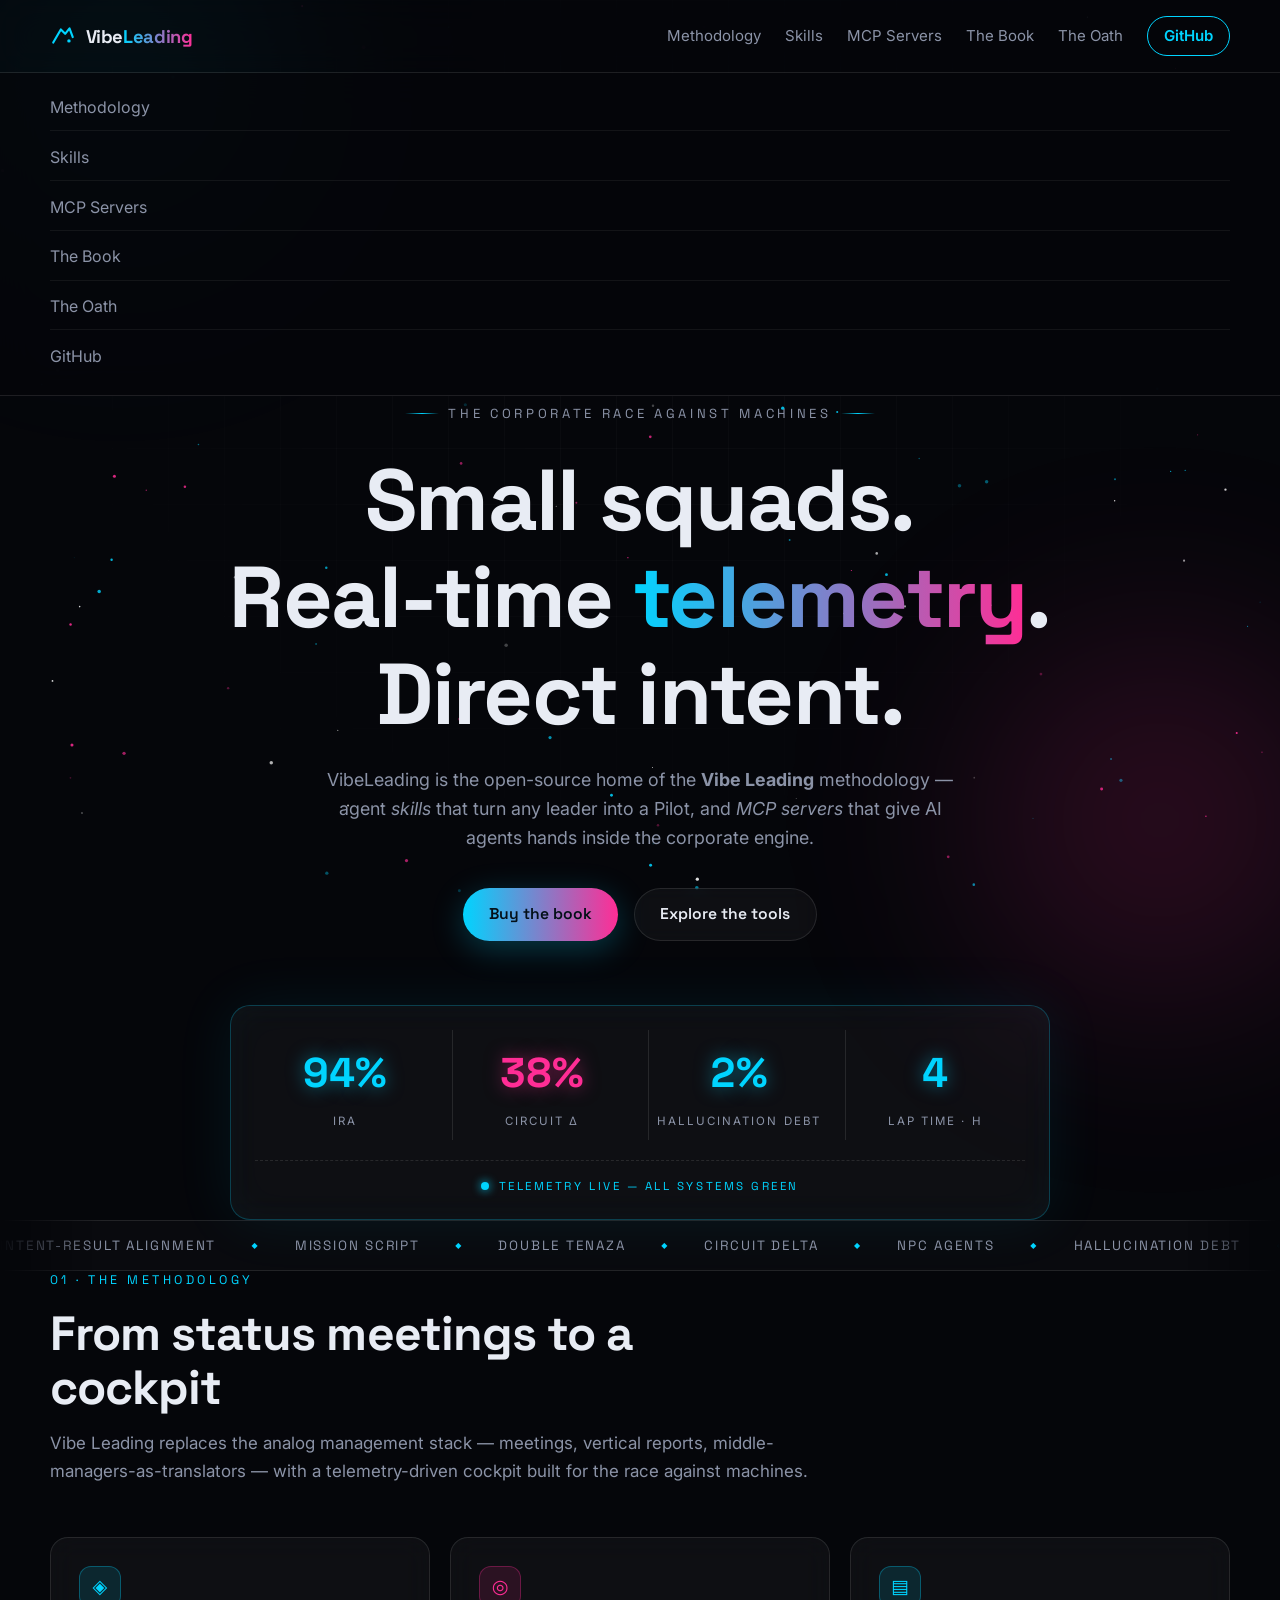
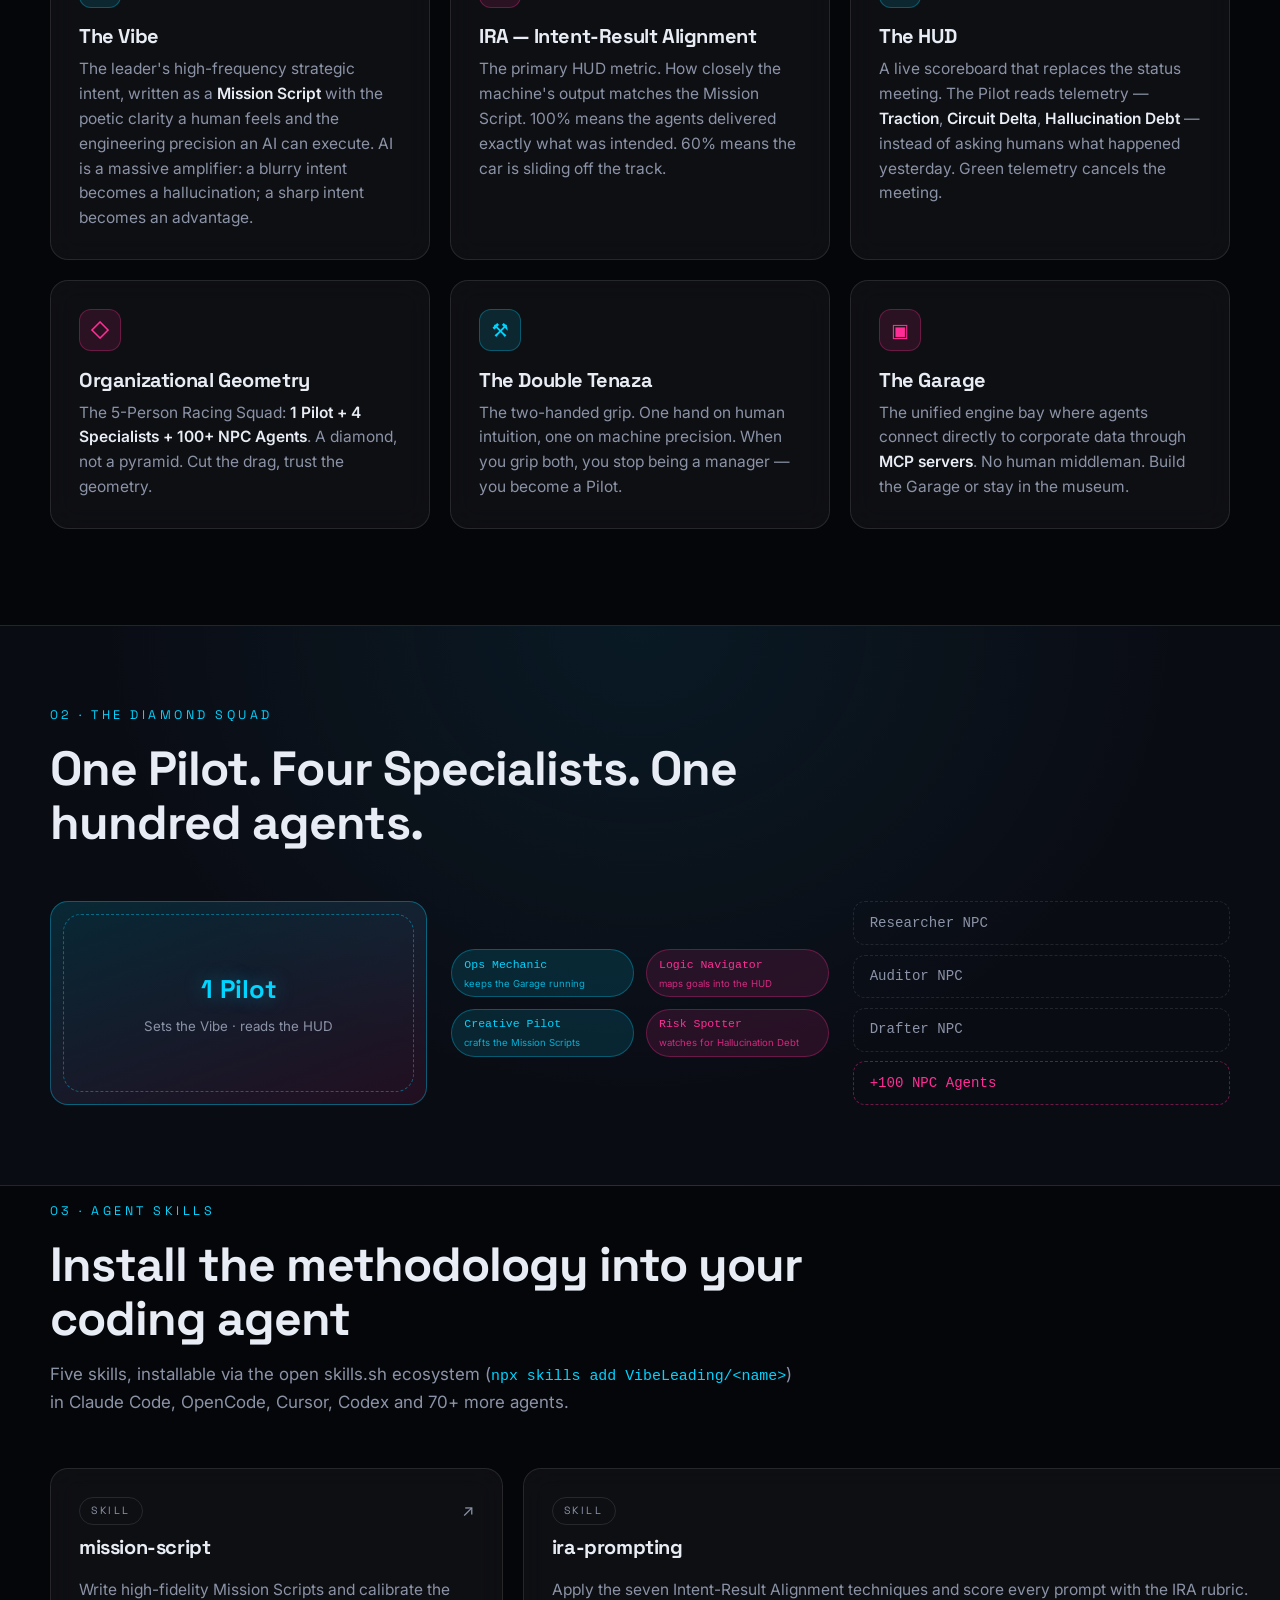
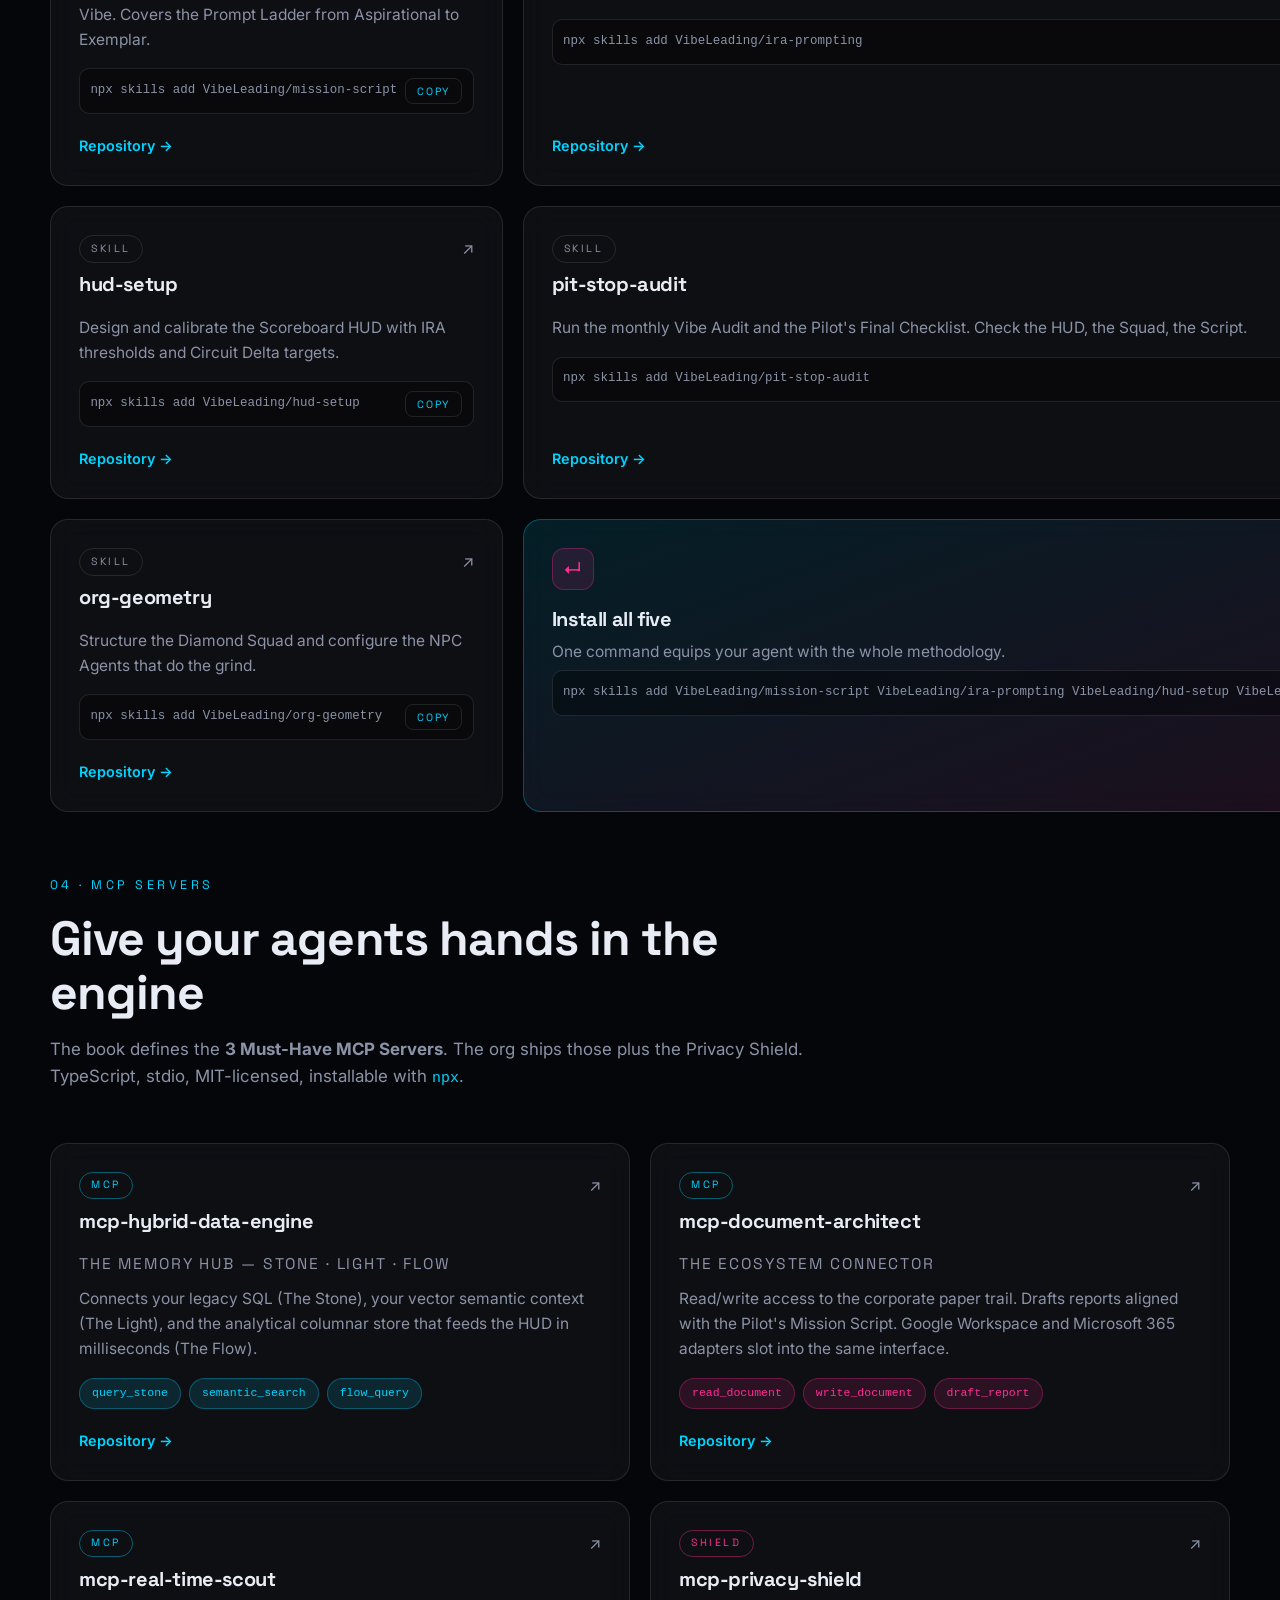
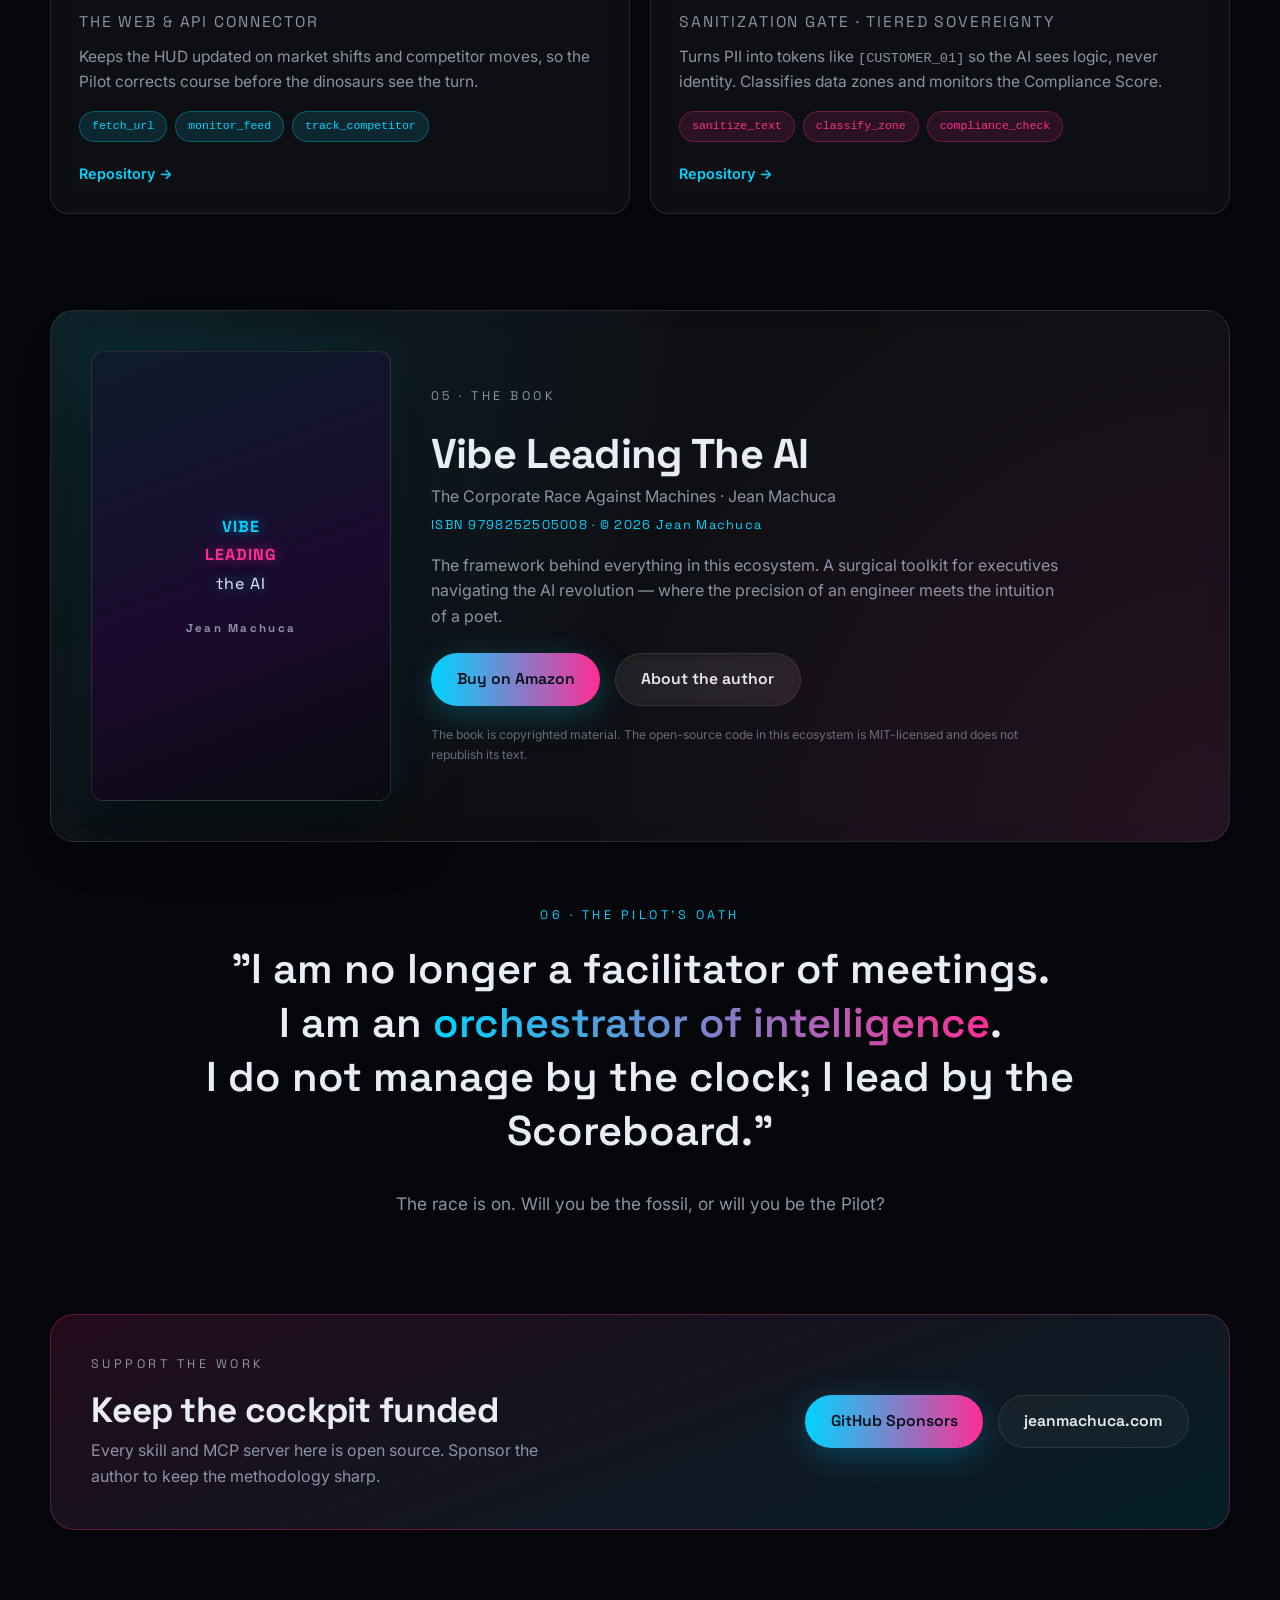
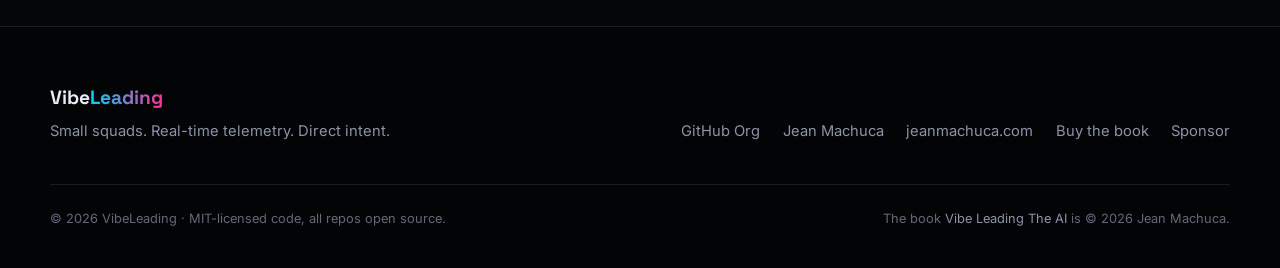
==== index.html @ ca301c3b "feat: initial vibeleading.org website with GitHub Pages deploy" ====
<!DOCTYPE html>
<html lang="en">
<head>
  <meta charset="utf-8">
  <meta name="viewport" content="width=device-width, initial-scale=1">
  <title>VibeLeading — The Corporate Race Against Machines</title>
  <meta name="description" content="VibeLeading is the open-source home of the Vibe Leading methodology: agent skills that teach a Pilot how to lead intelligence, and MCP servers that give AI agents hands in the corporate engine.">
  <meta name="keywords" content="vibe leading, VibeLeading, Intent-Result Alignment, Mission Script, AI leadership, MCP servers, agent skills, Double Tenaza, HUD telemetry">
  <meta name="author" content="Jean Machuca">
  <meta name="theme-color" content="#05060a">

  <meta property="og:type" content="website">
  <meta property="og:site_name" content="VibeLeading">
  <meta property="og:title" content="VibeLeading — The Corporate Race Against Machines">
  <meta property="og:description" content="Small squads. Real-time telemetry. Direct intent. Skills and MCP servers to lead intelligence in the AI era.">
  <meta property="og:url" content="https://vibeleading.org">
  <meta name="twitter:card" content="summary_large_image">
  <meta name="twitter:title" content="VibeLeading — The Corporate Race Against Machines">
  <meta name="twitter:description" content="Small squads. Real-time telemetry. Direct intent.">

  <link rel="icon" type="image/svg+xml" href="/favicon.svg">
  <link rel="preconnect" href="https://fonts.googleapis.com">
  <link rel="preconnect" href="https://fonts.gstatic.com" crossorigin>
  <link href="https://fonts.googleapis.com/css2?family=Space+Grotesk:wght@400;500;600;700&family=Inter:wght@400;500;600;700&display=swap" rel="stylesheet">
  <link rel="stylesheet" href="/assets/css/style.css">
</head>
<body>

  <canvas id="starfield" aria-hidden="true"></canvas>
  <div class="orb orb--cyan" aria-hidden="true"></div>
  <div class="orb orb--pink" aria-hidden="true"></div>
  <div class="grid-overlay" aria-hidden="true"></div>

  <header class="nav">
    <a class="nav__brand" href="#top" aria-label="VibeLeading home">
      <svg class="nav__logo" viewBox="0 0 24 24" fill="none" xmlns="http://www.w3.org/2000/svg" aria-hidden="true">
        <path d="M3 18 L10 6 L14 10 L18 5 L21 13" stroke="currentColor" stroke-width="2" stroke-linecap="round" stroke-linejoin="round"/>
        <circle cx="17.5" cy="16.5" r="1.6" fill="currentColor"/>
      </svg>
      <span>Vibe<span class="text-grad">Leading</span></span>
    </a>
    <nav class="nav__links" aria-label="Primary">
      <a href="#method">Methodology</a>
      <a href="#skills">Skills</a>
      <a href="#mcp">MCP Servers</a>
      <a href="#book">The Book</a>
      <a href="#oath">The Oath</a>
      <a class="nav__cta" href="https://github.com/VibeLeading" target="_blank" rel="noopener">GitHub</a>
    </nav>
    <button class="nav__toggle" aria-label="Toggle menu" aria-expanded="false" aria-controls="mobile-menu">
      <span></span><span></span><span></span>
    </button>
  </header>

  <div class="nav__mobile" id="mobile-menu" hidden>
    <a href="#method">Methodology</a>
    <a href="#skills">Skills</a>
    <a href="#mcp">MCP Servers</a>
    <a href="#book">The Book</a>
    <a href="#oath">The Oath</a>
    <a href="https://github.com/VibeLeading" target="_blank" rel="noopener">GitHub</a>
  </div>

  <main id="top">

    <!-- HERO -->
    <section class="hero">
      <p class="hero__eyebrow reveal">The Corporate Race Against Machines</p>
      <h1 class="hero__title reveal">
        Small squads.<br>
        Real-time <span class="text-grad">telemetry</span>.<br>
        Direct intent.
      </h1>
      <p class="hero__sub reveal">
        VibeLeading is the open-source home of the <strong>Vibe Leading</strong> methodology —
        agent <em>skills</em> that turn any leader into a Pilot, and <em>MCP servers</em> that give
        AI agents hands inside the corporate engine.
      </p>
      <div class="hero__actions reveal">
        <a class="btn btn--primary" href="#book">Buy the book</a>
        <a class="btn btn--ghost" href="#skills">Explore the tools</a>
      </div>

      <div class="hud">
        <div class="hud__readout" aria-label="Live telemetry">
          <div class="hud__cell">
            <span class="hud__value" id="hud-ira" data-count="94" data-suffix="%">0%</span>
            <span class="hud__label">IRA</span>
          </div>
          <div class="hud__cell">
            <span class="hud__value" id="hud-delta" data-count="38" data-suffix="%">0%</span>
            <span class="hud__label">Circuit Δ</span>
          </div>
          <div class="hud__cell">
            <span class="hud__value" id="hud-debt" data-count="2" data-suffix="%">0%</span>
            <span class="hud__label">Hallucination debt</span>
          </div>
          <div class="hud__cell">
            <span class="hud__value" id="hud-lap" data-count="4">0</span>
            <span class="hud__label">Lap time · h</span>
          </div>
        </div>
        <div class="hud__tick" aria-hidden="true">
          <span class="hud__dot"></span>
          <span>TELEMETRY LIVE — ALL SYSTEMS GREEN</span>
        </div>
      </div>
    </section>

    <!-- TICKER -->
    <div class="ticker" aria-hidden="true">
      <div class="ticker__track">
        <span>Intent-Result Alignment</span><i>◆</i>
        <span>Mission Script</span><i>◆</i>
        <span>Double Tenaza</span><i>◆</i>
        <span>Circuit Delta</span><i>◆</i>
        <span>NPC Agents</span><i>◆</i>
        <span>Hallucination Debt</span><i>◆</i>
        <span>The Garage</span><i>◆</i>
        <span>Organizational Geometry</span><i>◆</i>
        <span>Pipeline Mode / Stealth Mode</span><i>◆</i>
        <span>Intent-Result Alignment</span><i>◆</i>
        <span>Mission Script</span><i>◆</i>
        <span>Double Tenaza</span><i>◆</i>
        <span>Circuit Delta</span><i>◆</i>
        <span>NPC Agents</span><i>◆</i>
        <span>Hallucination Debt</span><i>◆</i>
        <span>The Garage</span><i>◆</i>
        <span>Organizational Geometry</span><i>◆</i>
        <span>Pipeline Mode / Stealth Mode</span><i>◆</i>
      </div>
    </div>

    <!-- METHODOLOGY -->
    <section class="section" id="method">
      <div class="section__head reveal">
        <p class="section__kicker">01 · The Methodology</p>
        <h2>From status meetings to a cockpit</h2>
        <p class="section__lede">
          Vibe Leading replaces the analog management stack — meetings, vertical reports,
          middle-managers-as-translators — with a telemetry-driven cockpit built for the
          race against machines.
        </p>
      </div>

      <div class="grid grid--3">
        <article class="card reveal">
          <span class="card__glyph">◈</span>
          <h3>The Vibe</h3>
          <p>The leader's high-frequency strategic intent, written as a <strong>Mission Script</strong> with the poetic clarity a human feels and the engineering precision an AI can execute. AI is a massive amplifier: a blurry intent becomes a hallucination; a sharp intent becomes an advantage.</p>
        </article>
        <article class="card reveal">
          <span class="card__glyph">◎</span>
          <h3>IRA — Intent-Result Alignment</h3>
          <p>The primary HUD metric. How closely the machine's output matches the Mission Script. 100% means the agents delivered exactly what was intended. 60% means the car is sliding off the track.</p>
        </article>
        <article class="card reveal">
          <span class="card__glyph">▤</span>
          <h3>The HUD</h3>
          <p>A live scoreboard that replaces the status meeting. The Pilot reads telemetry — <strong>Traction</strong>, <strong>Circuit Delta</strong>, <strong>Hallucination Debt</strong> — instead of asking humans what happened yesterday. Green telemetry cancels the meeting.</p>
        </article>
        <article class="card reveal">
          <span class="card__glyph">◇</span>
          <h3>Organizational Geometry</h3>
          <p>The 5-Person Racing Squad: <strong>1 Pilot + 4 Specialists + 100+ NPC Agents</strong>. A diamond, not a pyramid. Cut the drag, trust the geometry.</p>
        </article>
        <article class="card reveal">
          <span class="card__glyph">⚒</span>
          <h3>The Double Tenaza</h3>
          <p>The two-handed grip. One hand on human intuition, one on machine precision. When you grip both, you stop being a manager — you become a Pilot.</p>
        </article>
        <article class="card reveal">
          <span class="card__glyph">▣</span>
          <h3>The Garage</h3>
          <p>The unified engine bay where agents connect directly to corporate data through <strong>MCP servers</strong>. No human middleman. Build the Garage or stay in the museum.</p>
        </article>
      </div>
    </section>

    <!-- SQUAD BAND -->
    <section class="squad">
      <div class="squad__inner">
        <div class="section__head reveal">
          <p class="section__kicker">02 · The Diamond Squad</p>
          <h2>One Pilot. Four Specialists. One hundred agents.</h2>
        </div>
        <div class="squad__layout reveal">
          <div class="squad__pilot">
            <span class="squad__ring"></span>
            <strong>1 Pilot</strong>
            <small>Sets the Vibe · reads the HUD</small>
          </div>
          <div class="squad__specs">
            <div class="chip chip--cyan">Ops Mechanic <small>keeps the Garage running</small></div>
            <div class="chip chip--pink">Logic Navigator <small>maps goals into the HUD</small></div>
            <div class="chip chip--cyan">Creative Pilot <small>crafts the Mission Scripts</small></div>
            <div class="chip chip--pink">Risk Spotter <small>watches for Hallucination Debt</small></div>
          </div>
          <div class="squad__npcs">
            <span class="squad__npc">Researcher NPC</span>
            <span class="squad__npc">Auditor NPC</span>
            <span class="squad__npc">Drafter NPC</span>
            <span class="squad__npc">+100 NPC Agents</span>
          </div>
        </div>
      </div>
    </section>

    <!-- SKILLS -->
    <section class="section" id="skills">
      <div class="section__head reveal">
        <p class="section__kicker">03 · Agent Skills</p>
        <h2>Install the methodology into your coding agent</h2>
        <p class="section__lede">
          Five skills, installable via the open skills.sh ecosystem
          (<code>npx skills add VibeLeading/&lt;name&gt;</code>) in Claude Code, OpenCode,
          Cursor, Codex and 70+ more agents.
        </p>
      </div>

      <div class="grid grid--2">
        <article class="card card--tool reveal">
          <div class="card__top">
            <span class="tag">SKILL</span>
            <span class="card__arrow">↗</span>
          </div>
          <h3>mission-script</h3>
          <p>Write high-fidelity Mission Scripts and calibrate the Vibe. Covers the Prompt Ladder from Aspirational to Exemplar.</p>
          <div class="copy">
            <code>npx skills add VibeLeading/mission-script</code>
            <button class="copy__btn" data-copy="npx skills add VibeLeading/mission-script" aria-label="Copy install command">COPY</button>
          </div>
          <a class="card__link" href="https://github.com/VibeLeading/mission-script" target="_blank" rel="noopener">Repository →</a>
        </article>

        <article class="card card--tool reveal">
          <div class="card__top">
            <span class="tag">SKILL</span>
            <span class="card__arrow">↗</span>
          </div>
          <h3>ira-prompting</h3>
          <p>Apply the seven Intent-Result Alignment techniques and score every prompt with the IRA rubric.</p>
          <div class="copy">
            <code>npx skills add VibeLeading/ira-prompting</code>
            <button class="copy__btn" data-copy="npx skills add VibeLeading/ira-prompting" aria-label="Copy install command">COPY</button>
          </div>
          <a class="card__link" href="https://github.com/VibeLeading/ira-prompting" target="_blank" rel="noopener">Repository →</a>
        </article>

        <article class="card card--tool reveal">
          <div class="card__top">
            <span class="tag">SKILL</span>
            <span class="card__arrow">↗</span>
          </div>
          <h3>hud-setup</h3>
          <p>Design and calibrate the Scoreboard HUD with IRA thresholds and Circuit Delta targets.</p>
          <div class="copy">
            <code>npx skills add VibeLeading/hud-setup</code>
            <button class="copy__btn" data-copy="npx skills add VibeLeading/hud-setup" aria-label="Copy install command">COPY</button>
          </div>
          <a class="card__link" href="https://github.com/VibeLeading/hud-setup" target="_blank" rel="noopener">Repository →</a>
        </article>

        <article class="card card--tool reveal">
          <div class="card__top">
            <span class="tag">SKILL</span>
            <span class="card__arrow">↗</span>
          </div>
          <h3>pit-stop-audit</h3>
          <p>Run the monthly Vibe Audit and the Pilot's Final Checklist. Check the HUD, the Squad, the Script.</p>
          <div class="copy">
            <code>npx skills add VibeLeading/pit-stop-audit</code>
            <button class="copy__btn" data-copy="npx skills add VibeLeading/pit-stop-audit" aria-label="Copy install command">COPY</button>
          </div>
          <a class="card__link" href="https://github.com/VibeLeading/pit-stop-audit" target="_blank" rel="noopener">Repository →</a>
        </article>

        <article class="card card--tool reveal">
          <div class="card__top">
            <span class="tag">SKILL</span>
            <span class="card__arrow">↗</span>
          </div>
          <h3>org-geometry</h3>
          <p>Structure the Diamond Squad and configure the NPC Agents that do the grind.</p>
          <div class="copy">
            <code>npx skills add VibeLeading/org-geometry</code>
            <button class="copy__btn" data-copy="npx skills add VibeLeading/org-geometry" aria-label="Copy install command">COPY</button>
          </div>
          <a class="card__link" href="https://github.com/VibeLeading/org-geometry" target="_blank" rel="noopener">Repository →</a>
        </article>

        <article class="card card--install reveal">
          <span class="card__glyph">↵</span>
          <h3>Install all five</h3>
          <p>One command equips your agent with the whole methodology.</p>
          <div class="copy">
            <code>npx skills add VibeLeading/mission-script VibeLeading/ira-prompting VibeLeading/hud-setup VibeLeading/pit-stop-audit VibeLeading/org-geometry</code>
            <button class="copy__btn" data-copy="npx skills add VibeLeading/mission-script VibeLeading/ira-prompting VibeLeading/hud-setup VibeLeading/pit-stop-audit VibeLeading/org-geometry" aria-label="Copy install all command">COPY</button>
          </div>
        </article>
      </div>
    </section>

    <!-- MCP SERVERS -->
    <section class="section" id="mcp">
      <div class="section__head reveal">
        <p class="section__kicker">04 · MCP Servers</p>
        <h2>Give your agents hands in the engine</h2>
        <p class="section__lede">
          The book defines the <strong>3 Must-Have MCP Servers</strong>. The org ships those
          plus the Privacy Shield. TypeScript, stdio, MIT-licensed, installable with
          <code>npx</code>.
        </p>
      </div>

      <div class="grid grid--2">
        <article class="card card--tool reveal">
          <div class="card__top"><span class="tag tag--cyan">MCP</span><span class="card__arrow">↗</span></div>
          <h3>mcp-hybrid-data-engine</h3>
          <p class="card__role">The Memory Hub — Stone · Light · Flow</p>
          <p>Connects your legacy SQL (The Stone), your vector semantic context (The Light), and the analytical columnar store that feeds the HUD in milliseconds (The Flow).</p>
          <div class="chip-row">
            <span class="chip chip--cyan">query_stone</span>
            <span class="chip chip--cyan">semantic_search</span>
            <span class="chip chip--cyan">flow_query</span>
          </div>
          <a class="card__link" href="https://github.com/VibeLeading/mcp-hybrid-data-engine" target="_blank" rel="noopener">Repository →</a>
        </article>

        <article class="card card--tool reveal">
          <div class="card__top"><span class="tag tag--cyan">MCP</span><span class="card__arrow">↗</span></div>
          <h3>mcp-document-architect</h3>
          <p class="card__role">The Ecosystem Connector</p>
          <p>Read/write access to the corporate paper trail. Drafts reports aligned with the Pilot's Mission Script. Google Workspace and Microsoft 365 adapters slot into the same interface.</p>
          <div class="chip-row">
            <span class="chip chip--pink">read_document</span>
            <span class="chip chip--pink">write_document</span>
            <span class="chip chip--pink">draft_report</span>
          </div>
          <a class="card__link" href="https://github.com/VibeLeading/mcp-document-architect" target="_blank" rel="noopener">Repository →</a>
        </article>

        <article class="card card--tool reveal">
          <div class="card__top"><span class="tag tag--cyan">MCP</span><span class="card__arrow">↗</span></div>
          <h3>mcp-real-time-scout</h3>
          <p class="card__role">The Web &amp; API Connector</p>
          <p>Keeps the HUD updated on market shifts and competitor moves, so the Pilot corrects course before the dinosaurs see the turn.</p>
          <div class="chip-row">
            <span class="chip chip--cyan">fetch_url</span>
            <span class="chip chip--cyan">monitor_feed</span>
            <span class="chip chip--cyan">track_competitor</span>
          </div>
          <a class="card__link" href="https://github.com/VibeLeading/mcp-real-time-scout" target="_blank" rel="noopener">Repository →</a>
        </article>

        <article class="card card--tool reveal">
          <div class="card__top"><span class="tag tag--pink">SHIELD</span><span class="card__arrow">↗</span></div>
          <h3>mcp-privacy-shield</h3>
          <p class="card__role">Sanitization Gate · Tiered Sovereignty</p>
          <p>Turns PII into tokens like <code>[CUSTOMER_01]</code> so the AI sees logic, never identity. Classifies data zones and monitors the Compliance Score.</p>
          <div class="chip-row">
            <span class="chip chip--pink">sanitize_text</span>
            <span class="chip chip--pink">classify_zone</span>
            <span class="chip chip--pink">compliance_check</span>
          </div>
          <a class="card__link" href="https://github.com/VibeLeading/mcp-privacy-shield" target="_blank" rel="noopener">Repository →</a>
        </article>
      </div>
    </section>

    <!-- BOOK -->
    <section class="section section--book" id="book">
      <div class="book reveal">
        <div class="book__cover" aria-hidden="true">
          <span>VIBE</span>
          <span>LEADING</span>
          <span class="book__cover-sub">the AI</span>
          <small>Jean Machuca</small>
        </div>
        <div class="book__body">
          <p class="section__kicker">05 · The Book</p>
          <h2>Vibe Leading The AI</h2>
          <p class="book__byline">The Corporate Race Against Machines · Jean Machuca</p>
          <p class="book__isbn">ISBN 9798252505008 · © 2026 Jean Machuca</p>
          <p>
            The framework behind everything in this ecosystem. A surgical toolkit for
            executives navigating the AI revolution — where the precision of an engineer
            meets the intuition of a poet.
          </p>
          <div class="book__actions">
            <a class="btn btn--primary" href="https://a.co/d/04L5YatK" target="_blank" rel="noopener">Buy on Amazon</a>
            <a class="btn btn--ghost" href="https://jeanmachuca.com" target="_blank" rel="noopener">About the author</a>
          </div>
          <p class="book__fine print">The book is copyrighted material. The open-source code in this ecosystem is MIT-licensed and does not republish its text.</p>
        </div>
      </div>
    </section>

    <!-- OATH -->
    <section class="section section--oath" id="oath">
      <div class="oath reveal">
        <p class="section__kicker">06 · The Pilot's Oath</p>
        <blockquote>
          "I am no longer a facilitator of meetings.<br>
          I am an <span class="text-grad">orchestrator of intelligence</span>.<br>
          I do not manage by the clock; I lead by the Scoreboard."
        </blockquote>
        <p class="oath__cta">The race is on. Will you be the fossil, or will you be the Pilot?</p>
      </div>
    </section>

    <!-- SUPPORT -->
    <section class="section section--support">
      <div class="support reveal">
        <div>
          <p class="section__kicker">Support the work</p>
          <h2>Keep the cockpit funded</h2>
          <p>Every skill and MCP server here is open source. Sponsor the author to keep the methodology sharp.</p>
        </div>
        <div class="support__actions">
          <a class="btn btn--primary" href="https://github.com/sponsors/jeanmachuca" target="_blank" rel="noopener">GitHub Sponsors</a>
          <a class="btn btn--ghost" href="https://jeanmachuca.com" target="_blank" rel="noopener">jeanmachuca.com</a>
        </div>
      </div>
    </section>

  </main>

  <footer class="footer">
    <div class="footer__grid">
      <div>
        <span class="footer__brand">Vibe<span class="text-grad">Leading</span></span>
        <p class="footer__tagline">Small squads. Real-time telemetry. Direct intent.</p>
      </div>
      <nav aria-label="Footer">
        <a href="https://github.com/VibeLeading" target="_blank" rel="noopener">GitHub Org</a>
        <a href="https://github.com/jeanmachuca" target="_blank" rel="noopener">Jean Machuca</a>
        <a href="https://jeanmachuca.com" target="_blank" rel="noopener">jeanmachuca.com</a>
        <a href="https://a.co/d/04L5YatK" target="_blank" rel="noopener">Buy the book</a>
        <a href="https://github.com/sponsors/jeanmachuca" target="_blank" rel="noopener">Sponsor</a>
      </nav>
    </div>
    <div class="footer__bar">
      <span>© <span id="year">2026</span> VibeLeading · MIT-licensed code, all repos open source.</span>
      <span>The book <em>Vibe Leading The AI</em> is © 2026 Jean Machuca.</span>
    </div>
  </footer>

  <script src="/assets/js/app.js"></script>
</body>
</html>
---- assets/css/style.css ----
/* =========================================================================
   VibeLeading — vibeleading.org
   Design language: dark cockpit · glassmorphism · neon cyan/pink
   ========================================================================= */

:root {
  --bg: #05060a;
  --bg-soft: #0a0c14;
  --panel: rgba(255, 255, 255, 0.04);
  --panel-strong: rgba(255, 255, 255, 0.06);
  --stroke: rgba(255, 255, 255, 0.10);
  --text: #e8ecf4;
  --muted: #8b93a7;
  --cyan: #00d4ff;
  --pink: #ff2d95;
  --cyan-soft: rgba(0, 212, 255, 0.12);
  --pink-soft: rgba(255, 45, 149, 0.12);
  --radius: 18px;
  --font-display: "Space Grotesk", system-ui, sans-serif;
  --font-body: "Inter", system-ui, sans-serif;
  --max: 1180px;
}

* { box-sizing: border-box; margin: 0; padding: 0; }

html { scroll-behavior: smooth; }

body {
  font-family: var(--font-body);
  background: var(--bg);
  color: var(--text);
  line-height: 1.6;
  overflow-x: hidden;
  -webkit-font-smoothing: antialiased;
}

h1, h2, h3, h4 { font-family: var(--font-display); line-height: 1.12; letter-spacing: -0.02em; }

a { color: inherit; text-decoration: none; }
code { font-family: ui-monospace, "JetBrains Mono", SFMono-Regular, Menlo, monospace; font-size: 0.88em; }
img, svg, canvas { display: block; max-width: 100%; }

::selection { background: var(--cyan); color: #03151b; }

.text-grad {
  background: linear-gradient(90deg, var(--cyan), var(--pink));
  -webkit-background-clip: text;
  background-clip: text;
  color: transparent;
}

/* ---------- Background layers ---------- */

#starfield {
  position: fixed;
  inset: 0;
  z-index: 0;
  pointer-events: none;
}

.orb {
  position: fixed;
  border-radius: 50%;
  filter: blur(90px);
  opacity: 0.5;
  z-index: 0;
  pointer-events: none;
  will-change: transform;
}
.orb--cyan {
  width: 520px; height: 520px;
  background: radial-gradient(circle, rgba(0, 212, 255, 0.5), transparent 70%);
  top: -180px; left: -140px;
}
.orb--pink {
  width: 560px; height: 560px;
  background: radial-gradient(circle, rgba(255, 45, 149, 0.42), transparent 70%);
  bottom: -200px; right: -160px;
}

.grid-overlay {
  position: fixed;
  inset: 0;
  z-index: 0;
  pointer-events: none;
  background-image:
    linear-gradient(rgba(255,255,255,0.035) 1px, transparent 1px),
    linear-gradient(90deg, rgba(255,255,255,0.035) 1px, transparent 1px);
  background-size: 56px 56px;
  -webkit-mask-image: radial-gradient(ellipse at 50% 20%, #000 0%, transparent 75%);
  mask-image: radial-gradient(ellipse at 50% 20%, #000 0%, transparent 75%);
}

main, header.nav, .ticker, .footer { position: relative; z-index: 1; }

/* ---------- Navigation ---------- */

.nav {
  position: sticky;
  top: 0;
  z-index: 50;
  display: flex;
  align-items: center;
  justify-content: space-between;
  gap: 1rem;
  padding: 1rem max(1.25rem, calc((100vw - var(--max)) / 2));
  background: rgba(5, 6, 10, 0.72);
  -webkit-backdrop-filter: blur(18px);
  backdrop-filter: blur(18px);
  border-bottom: 1px solid var(--stroke);
}

.nav__brand {
  display: flex;
  align-items: center;
  gap: 0.6rem;
  font-family: var(--font-display);
  font-weight: 700;
  font-size: 1.15rem;
  letter-spacing: -0.02em;
}
.nav__logo { width: 26px; height: 26px; color: var(--cyan); }

.nav__links { display: flex; align-items: center; gap: 1.5rem; font-size: 0.94rem; }
.nav__links a:not(.nav__cta) { color: var(--muted); transition: color 0.2s ease; }
.nav__links a:not(.nav__cta):hover { color: var(--text); }

.nav__cta {
  padding: 0.45rem 1rem;
  border: 1px solid var(--cyan);
  border-radius: 999px;
  color: var(--cyan) !important;
  font-weight: 600;
  transition: background 0.2s ease, color 0.2s ease, box-shadow 0.2s ease;
}
.nav__cta:hover {
  background: var(--cyan);
  color: #03151b !important;
  box-shadow: 0 0 24px rgba(0, 212, 255, 0.4);
}

.nav__toggle { display: none; background: none; border: 0; cursor: pointer; padding: 0.4rem; }
.nav__toggle span { display: block; width: 22px; height: 2px; background: var(--text); margin: 5px 0; transition: 0.2s; }
.nav__toggle[aria-expanded="true"] span:nth-child(1) { transform: translateY(7px) rotate(45deg); }
.nav__toggle[aria-expanded="true"] span:nth-child(2) { opacity: 0; }
.nav__toggle[aria-expanded="true"] span:nth-child(3) { transform: translateY(-7px) rotate(-45deg); }

.nav__mobile {
  position: sticky;
  top: 61px;
  z-index: 49;
  display: flex;
  flex-direction: column;
  gap: 0.25rem;
  padding: 0.75rem max(1.25rem, calc((100vw - var(--max)) / 2)) 1rem;
  background: rgba(5, 6, 10, 0.92);
  -webkit-backdrop-filter: blur(18px);
  backdrop-filter: blur(18px);
  border-bottom: 1px solid var(--stroke);
}
.nav__mobile a { padding: 0.6rem 0; color: var(--muted); border-bottom: 1px solid rgba(255,255,255,0.06); }
.nav__mobile a:last-child { border-bottom: 0; }

/* ---------- Hero ---------- */

.hero {
  max-width: var(--max);
  margin: 0 auto;
  padding: 9rem max(1.25rem, 0) 5rem;
  text-align: center;
}

.hero__eyebrow {
  display: inline-flex;
  align-items: center;
  gap: 0.6rem;
  font-family: var(--font-display);
  font-size: 0.82rem;
  letter-spacing: 0.28em;
  text-transform: uppercase;
  color: var(--muted);
  margin-bottom: 1.75rem;
}
.hero__eyebrow::before, .hero__eyebrow::after {
  content: "";
  width: 34px; height: 1px;
  background: linear-gradient(90deg, transparent, var(--cyan), transparent);
}

.hero__title {
  font-size: clamp(2.6rem, 7vw, 5.4rem);
  font-weight: 700;
  margin-bottom: 1.5rem;
}

.hero__sub {
  max-width: 640px;
  margin: 0 auto 2.25rem;
  color: var(--muted);
  font-size: 1.12rem;
}

.hero__actions { display: flex; justify-content: center; gap: 1rem; flex-wrap: wrap; margin-bottom: 4rem; }

/* ---------- Buttons ---------- */

.btn {
  display: inline-flex;
  align-items: center;
  justify-content: center;
  gap: 0.5rem;
  padding: 0.8rem 1.6rem;
  border-radius: 999px;
  font-family: var(--font-display);
  font-weight: 600;
  font-size: 0.98rem;
  transition: transform 0.15s ease, box-shadow 0.25s ease, background 0.25s ease;
}
.btn--primary {
  background: linear-gradient(90deg, var(--cyan), var(--pink));
  color: #041018;
  box-shadow: 0 8px 32px rgba(0, 212, 255, 0.25);
}
.btn--primary:hover { transform: translateY(-2px); box-shadow: 0 12px 44px rgba(255, 45, 149, 0.35); }
.btn--ghost {
  border: 1px solid var(--stroke);
  background: var(--panel);
  -webkit-backdrop-filter: blur(8px);
  backdrop-filter: blur(8px);
}
.btn--ghost:hover { border-color: var(--cyan); box-shadow: 0 0 24px rgba(0, 212, 255, 0.2); transform: translateY(-2px); }

/* ---------- HUD ---------- */

.hud {
  max-width: 820px;
  margin: 0 auto;
  padding: 1.5rem;
  border: 1px solid rgba(0, 212, 255, 0.25);
  border-radius: 20px;
  background: var(--panel);
  -webkit-backdrop-filter: blur(14px);
  backdrop-filter: blur(14px);
  box-shadow: 0 0 60px rgba(0, 212, 255, 0.08), inset 0 0 40px rgba(0, 212, 255, 0.03);
}

.hud__readout {
  display: grid;
  grid-template-columns: repeat(4, 1fr);
  gap: 1rem;
  text-align: center;
}

.hud__cell { padding: 0.6rem 0.2rem; }
.hud__cell + .hud__cell { border-left: 1px solid var(--stroke); }

.hud__value {
  display: block;
  font-family: var(--font-display);
  font-size: clamp(1.8rem, 4vw, 2.6rem);
  font-weight: 700;
  color: var(--cyan);
  text-shadow: 0 0 18px rgba(0, 212, 255, 0.5);
  font-variant-numeric: tabular-nums;
}
.hud__cell:nth-child(2) .hud__value { color: var(--pink); text-shadow: 0 0 18px rgba(255, 45, 149, 0.5); }

.hud__label {
  display: block;
  margin-top: 0.35rem;
  font-size: 0.72rem;
  letter-spacing: 0.18em;
  text-transform: uppercase;
  color: var(--muted);
}

.hud__tick {
  display: flex;
  align-items: center;
  justify-content: center;
  gap: 0.6rem;
  margin-top: 1.25rem;
  padding-top: 1rem;
  border-top: 1px dashed var(--stroke);
  font-size: 0.72rem;
  letter-spacing: 0.22em;
  text-transform: uppercase;
  color: var(--cyan);
  font-family: var(--font-display);
}
.hud__dot {
  width: 8px; height: 8px; border-radius: 50%;
  background: var(--cyan);
  box-shadow: 0 0 10px var(--cyan);
  animation: pulse 1.6s ease-in-out infinite;
}
@keyframes pulse { 0%,100% { opacity: 1; } 50% { opacity: 0.35; } }

/* ---------- Ticker ---------- */

.ticker {
  overflow: hidden;
  border-top: 1px solid var(--stroke);
  border-bottom: 1px solid var(--stroke);
  background: rgba(255, 255, 255, 0.02);
  padding: 0.85rem 0;
  -webkit-mask-image: linear-gradient(90deg, transparent, #000 8%, #000 92%, transparent);
  mask-image: linear-gradient(90deg, transparent, #000 8%, #000 92%, transparent);
}
.ticker__track {
  display: flex;
  gap: 2.2rem;
  align-items: center;
  width: max-content;
  animation: ticker 44s linear infinite;
  white-space: nowrap;
  font-family: var(--font-display);
  font-size: 0.84rem;
  letter-spacing: 0.14em;
  text-transform: uppercase;
  color: var(--muted);
}
.ticker__track i { color: var(--cyan); font-style: normal; font-size: 0.5rem; }
@keyframes ticker { to { transform: translateX(-50%); } }

/* ---------- Sections ---------- */

.section {
  max-width: var(--max);
  margin: 0 auto;
  padding: 6.5rem max(1.25rem, 0) 1rem;
}

.section__head { max-width: 760px; margin-bottom: 3.25rem; }

.section__kicker {
  font-family: var(--font-display);
  font-size: 0.78rem;
  letter-spacing: 0.28em;
  text-transform: uppercase;
  color: var(--cyan);
  margin-bottom: 1rem;
}

.section__head h2 {
  font-size: clamp(1.9rem, 4.2vw, 3rem);
  margin-bottom: 1rem;
}

.section__lede { color: var(--muted); font-size: 1.06rem; }
.section__lede code { color: var(--cyan); }

/* ---------- Cards ---------- */

.grid { display: grid; gap: 1.25rem; margin-bottom: 4rem; }
.grid--2 { grid-template-columns: repeat(2, 1fr); }
.grid--3 { grid-template-columns: repeat(3, 1fr); margin-bottom: 3rem; }

.card {
  position: relative;
  padding: 1.75rem;
  border: 1px solid var(--stroke);
  border-radius: var(--radius);
  background: var(--panel);
  -webkit-backdrop-filter: blur(14px);
  backdrop-filter: blur(14px);
  transition: transform 0.25s ease, border-color 0.25s ease, box-shadow 0.25s ease;
}
.card:hover {
  transform: translateY(-4px);
  border-color: rgba(0, 212, 255, 0.4);
  box-shadow: 0 16px 48px rgba(0, 0, 0, 0.5), 0 0 32px rgba(0, 212, 255, 0.08);
}
.card__glyph {
  display: inline-flex;
  align-items: center;
  justify-content: center;
  width: 42px; height: 42px;
  margin-bottom: 1.1rem;
  border-radius: 12px;
  background: var(--cyan-soft);
  color: var(--cyan);
  font-size: 1.2rem;
  border: 1px solid rgba(0, 212, 255, 0.3);
}
.card:nth-child(even) .card__glyph { background: var(--pink-soft); color: var(--pink); border-color: rgba(255,45,149,0.3); }
.card h3 { font-size: 1.25rem; margin-bottom: 0.6rem; }
.card p { color: var(--muted); font-size: 0.97rem; }
.card p strong { color: var(--text); font-weight: 600; }

.card--tool { display: flex; flex-direction: column; gap: 0.65rem; }
.card__top { display: flex; justify-content: space-between; align-items: center; }
.card__arrow { color: var(--muted); transition: color 0.2s ease; }
.card--tool:hover .card__arrow { color: var(--cyan); }
.card__role { font-size: 0.82rem; letter-spacing: 0.12em; text-transform: uppercase; color: var(--cyan); font-family: var(--font-display); }
.card__link { margin-top: auto; padding-top: 0.6rem; font-size: 0.9rem; color: var(--cyan); font-weight: 600; }

.card--install {
  background: linear-gradient(160deg, var(--cyan-soft), var(--pink-soft));
  border-color: rgba(0, 212, 255, 0.3);
}

.tag {
  font-family: var(--font-display);
  font-size: 0.66rem;
  letter-spacing: 0.24em;
  text-transform: uppercase;
  padding: 0.28rem 0.7rem;
  border-radius: 999px;
  border: 1px solid var(--stroke);
  color: var(--muted);
}
.tag--cyan { color: var(--cyan); border-color: rgba(0, 212, 255, 0.4); }
.tag--pink { color: var(--pink); border-color: rgba(255, 45, 149, 0.4); }

/* ---------- Copy pill ---------- */

.copy {
  display: flex;
  align-items: center;
  gap: 0.5rem;
  margin-top: 0.35rem;
  padding: 0.55rem 0.65rem;
  border-radius: 10px;
  border: 1px solid var(--stroke);
  background: rgba(0, 0, 0, 0.35);
  overflow: hidden;
}
.copy code {
  flex: 1;
  font-size: 0.78rem;
  color: var(--muted);
  overflow: hidden;
  text-overflow: ellipsis;
  white-space: nowrap;
}
.copy__btn {
  flex-shrink: 0;
  background: none;
  border: 1px solid var(--stroke);
  color: var(--cyan);
  font-family: var(--font-display);
  font-size: 0.66rem;
  letter-spacing: 0.16em;
  padding: 0.35rem 0.7rem;
  border-radius: 8px;
  cursor: pointer;
  transition: background 0.2s ease, color 0.2s ease;
}
.copy__btn:hover { background: var(--cyan); color: #03151b; }
.copy__btn.copied { background: var(--pink); border-color: var(--pink); color: #1d0311; }

.chip-row { display: flex; flex-wrap: wrap; gap: 0.5rem; margin-top: 0.35rem; }
.chip {
  display: inline-flex;
  flex-direction: column;
  gap: 0.1rem;
  font-size: 0.72rem;
  padding: 0.32rem 0.75rem;
  border-radius: 999px;
  font-family: ui-monospace, Menlo, monospace;
}
.chip--cyan { background: var(--cyan-soft); color: var(--cyan); border: 1px solid rgba(0, 212, 255, 0.3); }
.chip--pink { background: var(--pink-soft); color: var(--pink); border: 1px solid rgba(255, 45, 149, 0.3); }
.chip small { font-family: var(--font-body); opacity: 0.8; }

/* ---------- Squad band ---------- */

.squad {
  margin: 6rem 0 1rem;
  padding: 5rem 0;
  border-block: 1px solid var(--stroke);
  background:
    radial-gradient(ellipse at 50% 0%, rgba(0, 212, 255, 0.07), transparent 60%),
    var(--bg-soft);
}

.squad__inner { max-width: var(--max); margin: 0 auto; padding: 0 max(1.25rem, 0); }

.squad__layout {
  display: grid;
  grid-template-columns: repeat(3, 1fr);
  gap: 1.5rem;
  align-items: stretch;
  margin-top: 2.5rem;
}

.squad__pilot {
  position: relative;
  display: flex;
  flex-direction: column;
  align-items: center;
  justify-content: center;
  gap: 0.4rem;
  padding: 2.5rem 1rem;
  border: 1px solid rgba(0, 212, 255, 0.35);
  border-radius: var(--radius);
  background: linear-gradient(160deg, rgba(0, 212, 255, 0.14), rgba(255, 45, 149, 0.1));
  text-align: center;
}
.squad__ring {
  position: absolute;
  inset: 12px;
  border: 1px dashed rgba(0, 212, 255, 0.4);
  border-radius: var(--radius);
  animation: spin 40s linear infinite;
}
@keyframes spin { to { transform: rotate(360deg); } }
.squad__pilot strong { font-family: var(--font-display); font-size: 1.6rem; color: var(--cyan); text-shadow: 0 0 20px rgba(0,212,255,0.4); }
.squad__pilot small { color: var(--muted); }

.squad__specs { display: grid; grid-template-columns: 1fr 1fr; gap: 0.75rem; align-content: center; }
.squad__npcs { display: flex; flex-direction: column; justify-content: center; gap: 0.6rem; }
.squad__npc {
  padding: 0.6rem 1rem;
  border: 1px dashed var(--stroke);
  border-radius: 12px;
  color: var(--muted);
  font-size: 0.88rem;
  font-family: ui-monospace, Menlo, monospace;
}
.squad__npc:last-child { color: var(--pink); border-color: rgba(255,45,149,0.4); }

/* ---------- Book ---------- */

.section--book { padding-top: 2rem; }

.book {
  display: grid;
  grid-template-columns: 300px 1fr;
  gap: 2.5rem;
  align-items: center;
  padding: 2.5rem;
  border: 1px solid var(--stroke);
  border-radius: 24px;
  background:
    radial-gradient(circle at 0% 0%, rgba(0, 212, 255, 0.1), transparent 50%),
    radial-gradient(circle at 100% 100%, rgba(255, 45, 149, 0.1), transparent 50%),
    var(--panel);
  -webkit-backdrop-filter: blur(14px);
  backdrop-filter: blur(14px);
}

.book__cover {
  display: flex;
  flex-direction: column;
  align-items: center;
  justify-content: center;
  gap: 0.2rem;
  aspect-ratio: 2 / 3;
  border-radius: 12px;
  background: linear-gradient(160deg, #0d1b2a, #1a0a2e 55%, #0a0a0f);
  border: 1px solid rgba(255,255,255,0.12);
  box-shadow: 0 24px 60px rgba(0,0,0,0.6), 0 0 40px rgba(0,212,255,0.12);
  text-align: center;
  font-family: var(--font-display);
  font-weight: 700;
  letter-spacing: 0.06em;
  color: var(--cyan);
  text-shadow: 0 0 14px rgba(0, 212, 255, 0.6);
  padding: 1rem;
}
.book__cover span:nth-child(2) { color: var(--pink); text-shadow: 0 0 14px rgba(255, 45, 149, 0.6); }
.book__cover-sub { color: var(--text); font-weight: 400; }
.book__cover small { margin-top: 1.2rem; color: var(--muted); text-shadow: none; font-size: 0.72rem; letter-spacing: 0.2em; }

.book__body { max-width: 640px; }
.book__body h2 { font-size: clamp(1.8rem, 3.5vw, 2.6rem); margin-bottom: 0.4rem; }
.book__byline { color: var(--muted); margin-bottom: 0.3rem; }
.book__isbn { font-family: var(--font-display); font-size: 0.8rem; letter-spacing: 0.1em; color: var(--cyan); margin-bottom: 1.1rem; }
.book__body p:not(.book__byline):not(.book__isbn):not(.book__fine) { color: var(--muted); margin-bottom: 1.5rem; }
.book__actions { display: flex; gap: 0.9rem; flex-wrap: wrap; margin-bottom: 1.2rem; }
.book__fine { font-size: 0.76rem; color: rgba(139, 147, 167, 0.7); }

/* ---------- Oath ---------- */

.section--oath { padding-bottom: 0; }
.oath { text-align: center; padding: 4rem 1.25rem; }
.oath blockquote {
  font-family: var(--font-display);
  font-size: clamp(1.5rem, 3.6vw, 2.6rem);
  font-weight: 600;
  line-height: 1.3;
  margin-bottom: 2rem;
}
.oath__cta { color: var(--muted); font-size: 1.08rem; }

/* ---------- Support ---------- */

.section--support { padding-top: 2rem; }
.support {
  display: flex;
  align-items: center;
  justify-content: space-between;
  gap: 2rem;
  flex-wrap: wrap;
  padding: 2.5rem;
  border: 1px solid rgba(255, 45, 149, 0.3);
  border-radius: 24px;
  background: linear-gradient(160deg, var(--pink-soft), var(--cyan-soft));
}
.support h2 { font-size: clamp(1.6rem, 3vw, 2.2rem); margin-bottom: 0.5rem; }
.support p { color: var(--muted); max-width: 460px; }
.support__actions { display: flex; gap: 0.9rem; flex-wrap: wrap; }

/* ---------- Footer ---------- */

.footer {
  margin-top: 6rem;
  padding: 3.5rem max(1.25rem, calc((100vw - var(--max)) / 2)) 2.5rem;
  border-top: 1px solid var(--stroke);
  background: rgba(0, 0, 0, 0.3);
}
.footer__grid {
  display: flex;
  justify-content: space-between;
  gap: 2rem;
  flex-wrap: wrap;
  margin-bottom: 2.5rem;
}
.footer__brand { font-family: var(--font-display); font-weight: 700; font-size: 1.2rem; }
.footer__tagline { color: var(--muted); font-size: 0.92rem; margin-top: 0.4rem; }
.footer nav { display: flex; gap: 1.4rem; flex-wrap: wrap; align-self: flex-end; }
.footer nav a { color: var(--muted); font-size: 0.92rem; transition: color 0.2s ease; }
.footer nav a:hover { color: var(--cyan); }
.footer__bar {
  display: flex;
  justify-content: space-between;
  gap: 1rem;
  flex-wrap: wrap;
  padding-top: 1.5rem;
  border-top: 1px solid var(--stroke);
  color: rgba(139, 147, 167, 0.7);
  font-size: 0.8rem;
}
.footer__bar em { font-style: normal; color: var(--muted); }

/* ---------- Reveal animations ---------- */

.reveal {
  opacity: 0;
  transform: translateY(24px);
  transition: opacity 0.7s ease, transform 0.7s ease;
}
.reveal.is-visible { opacity: 1; transform: none; }

/* ---------- Responsive ---------- */

@media (max-width: 920px) {
  .grid--3 { grid-template-columns: 1fr 1fr; }
  .squad__layout { grid-template-columns: 1fr; }
  .squad__pilot { order: 0; }
  .squad__specs { order: 2; grid-template-columns: 1fr 1fr; }
  .squad__npcs { order: 1; }
  .book { grid-template-columns: 1fr; text-align: center; }
  .book__cover { max-width: 240px; margin: 0 auto; }
  .book__actions, .book__actions .btn { justify-content: center; }
  .hud__readout { grid-template-columns: repeat(2, 1fr); }
  .hud__cell:nth-child(3) { border-left: 0; }
  .hud__cell:nth-child(n+3) { padding-top: 1rem; border-top: 1px solid var(--stroke); }
}

@media (max-width: 680px) {
  .nav__links { display: none; }
  .nav__toggle { display: block; }
  .grid--3, .grid--2 { grid-template-columns: 1fr; }
  .squad__specs { grid-template-columns: 1fr; }
  .hero { padding-top: 6rem; }
  .hud { padding: 1rem; }
}

/* ---------- Reduced motion ---------- */

@media (prefers-reduced-motion: reduce) {
  *, *::before, *::after { animation: none !important; transition: none !important; }
  .reveal { opacity: 1; transform: none; }
  html { scroll-behavior: auto; }
  .ticker__track { animation: none; flex-wrap: wrap; width: auto; }
}
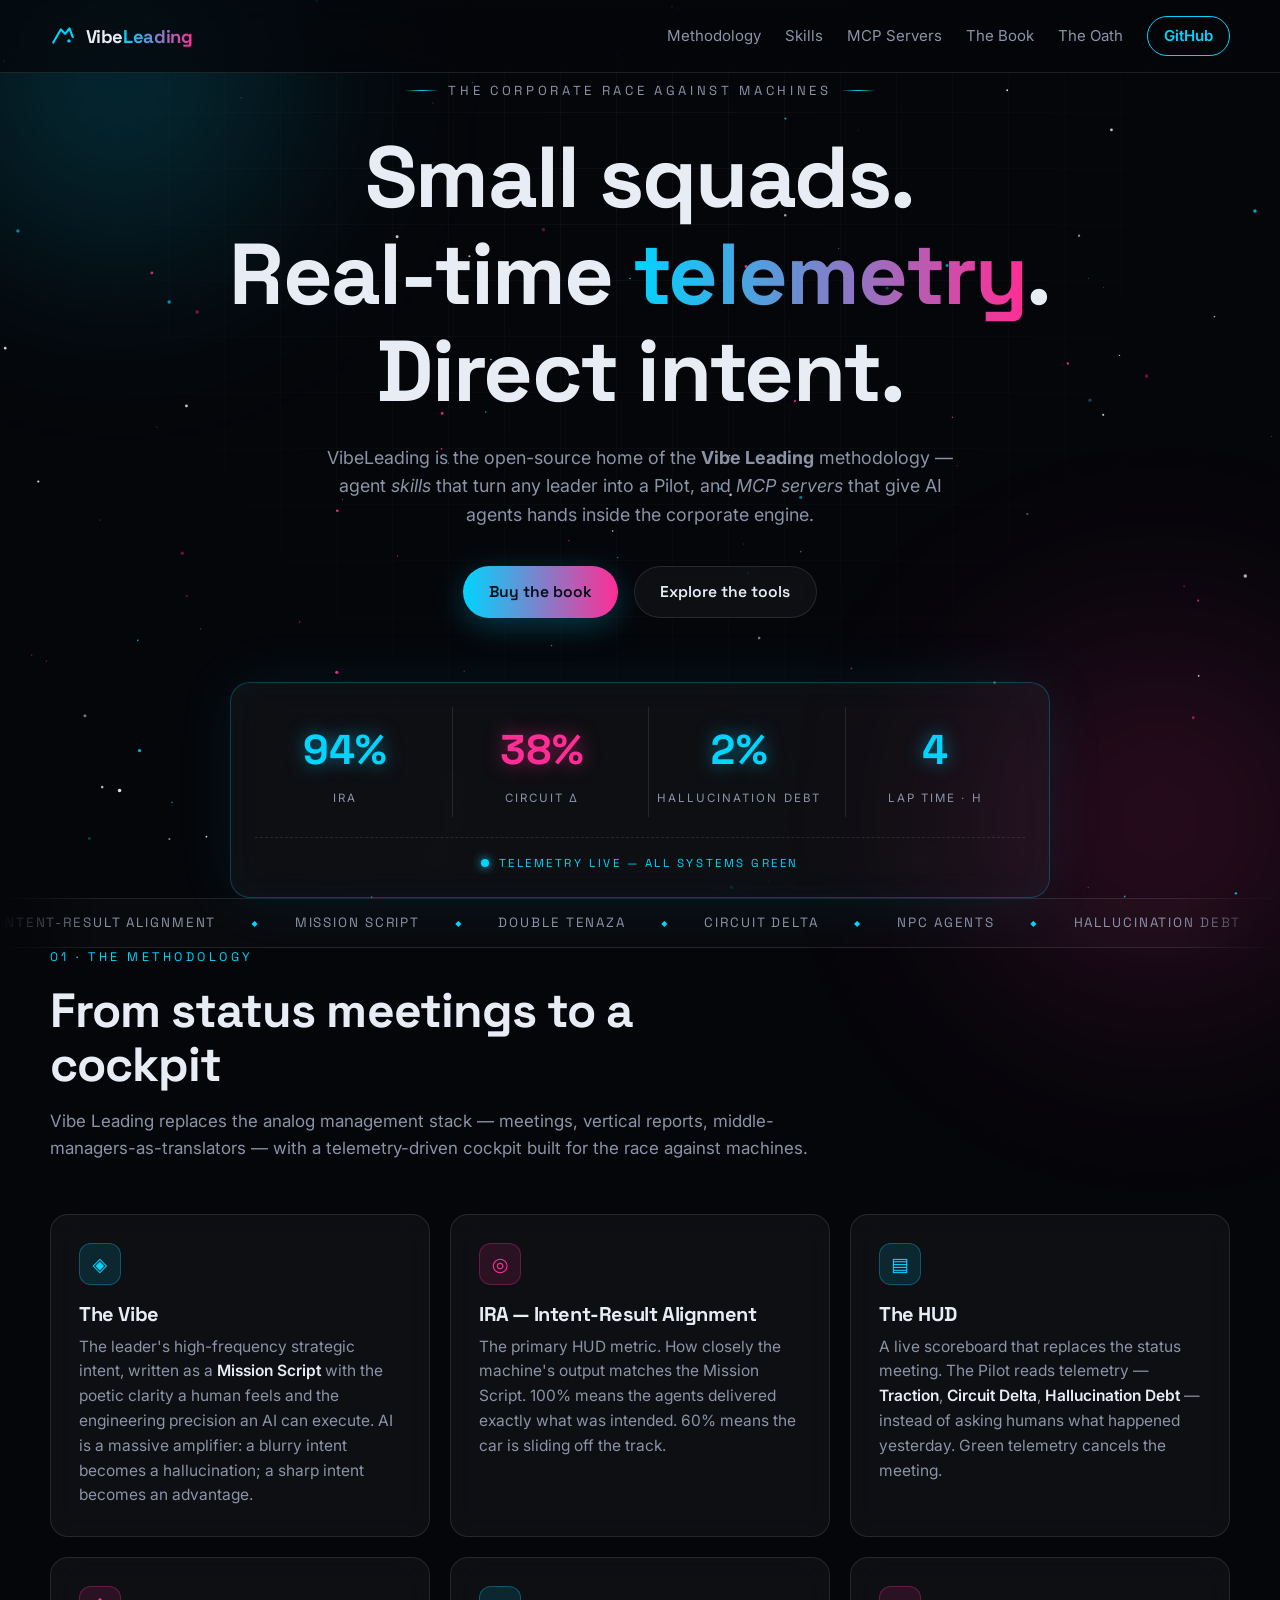
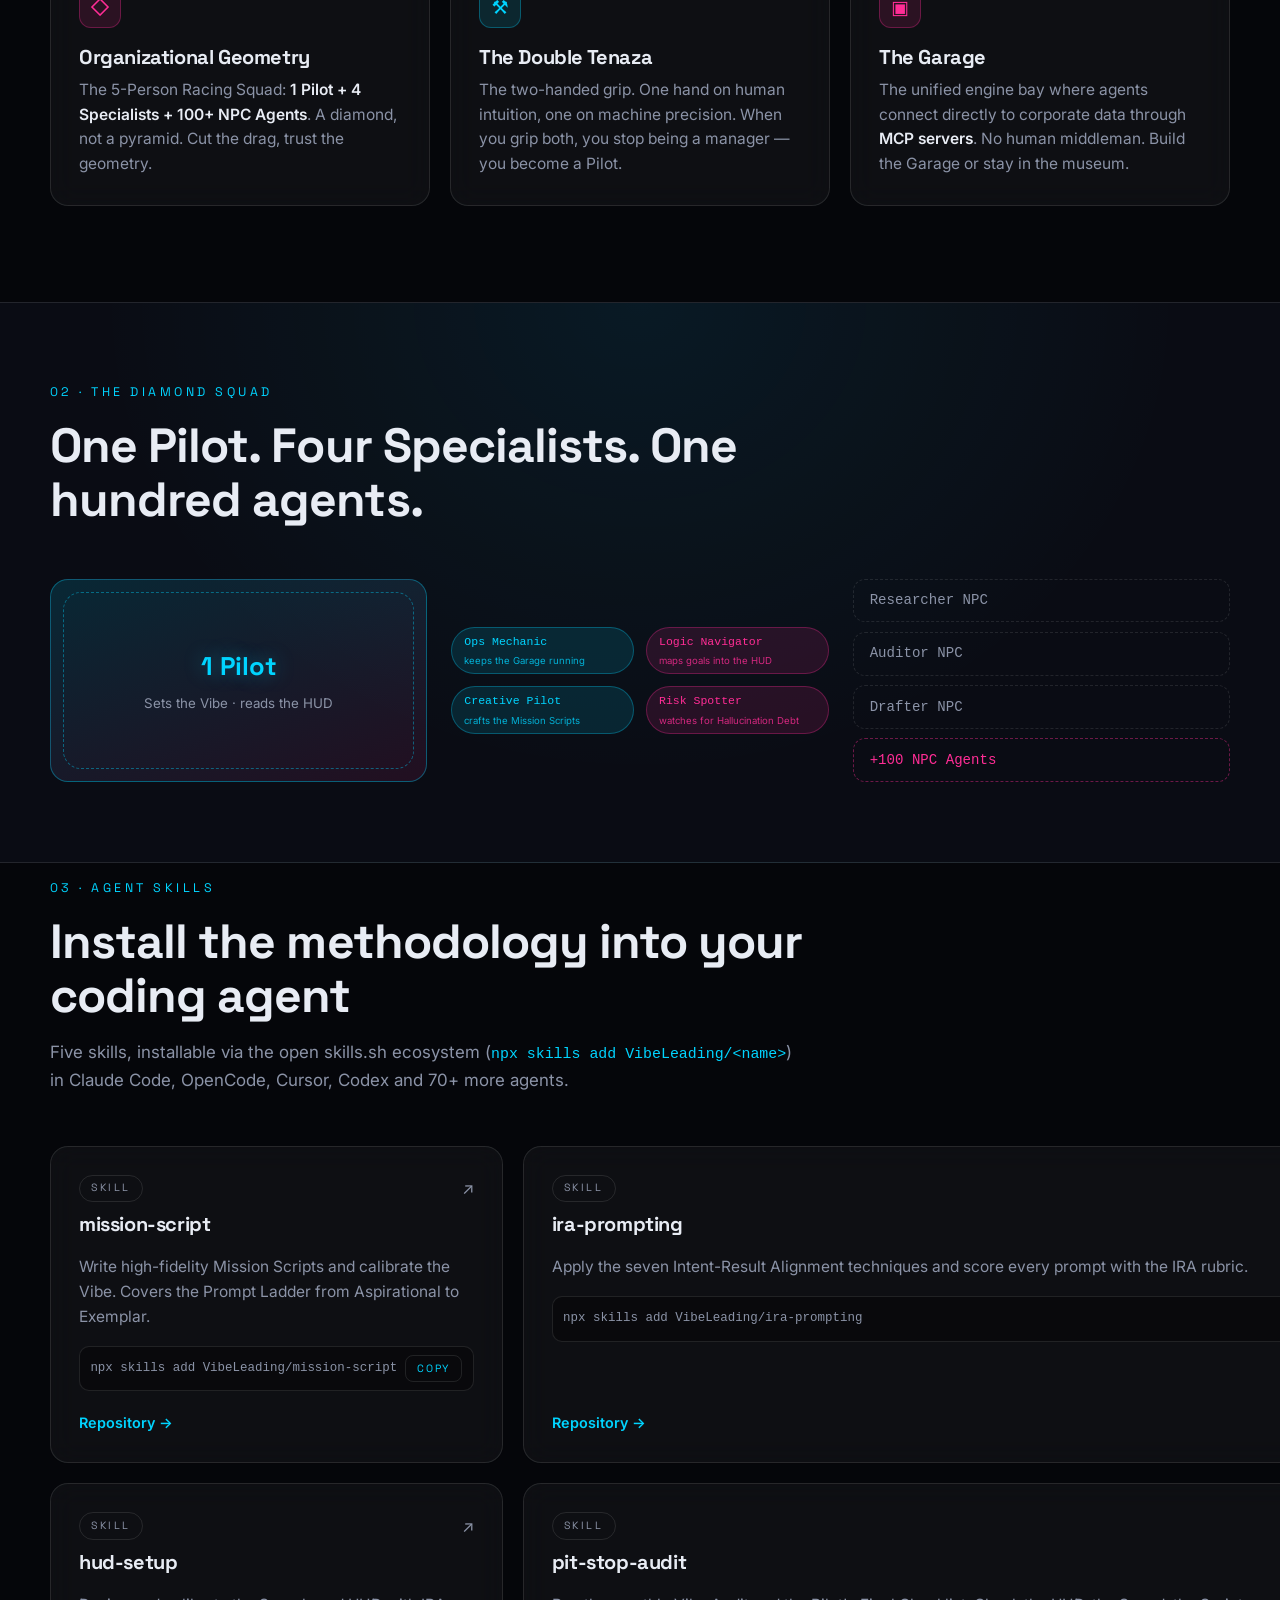
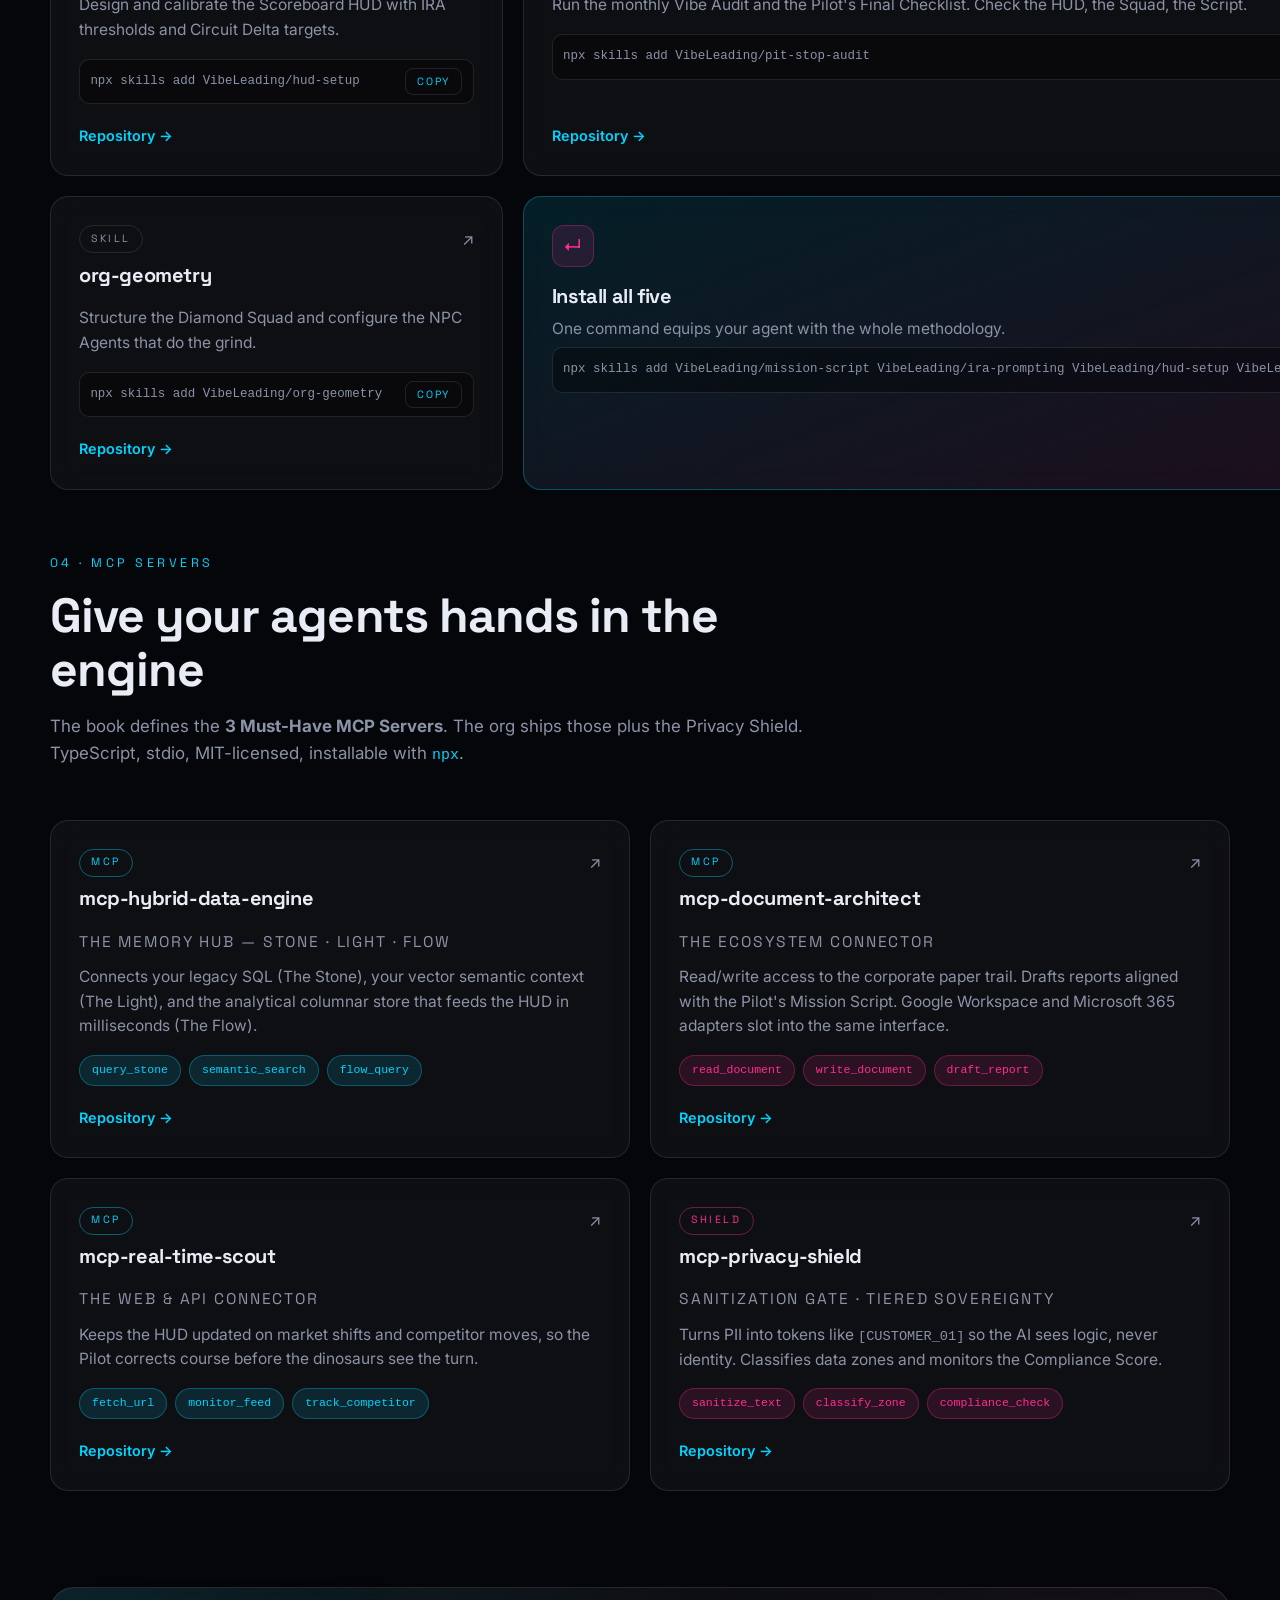
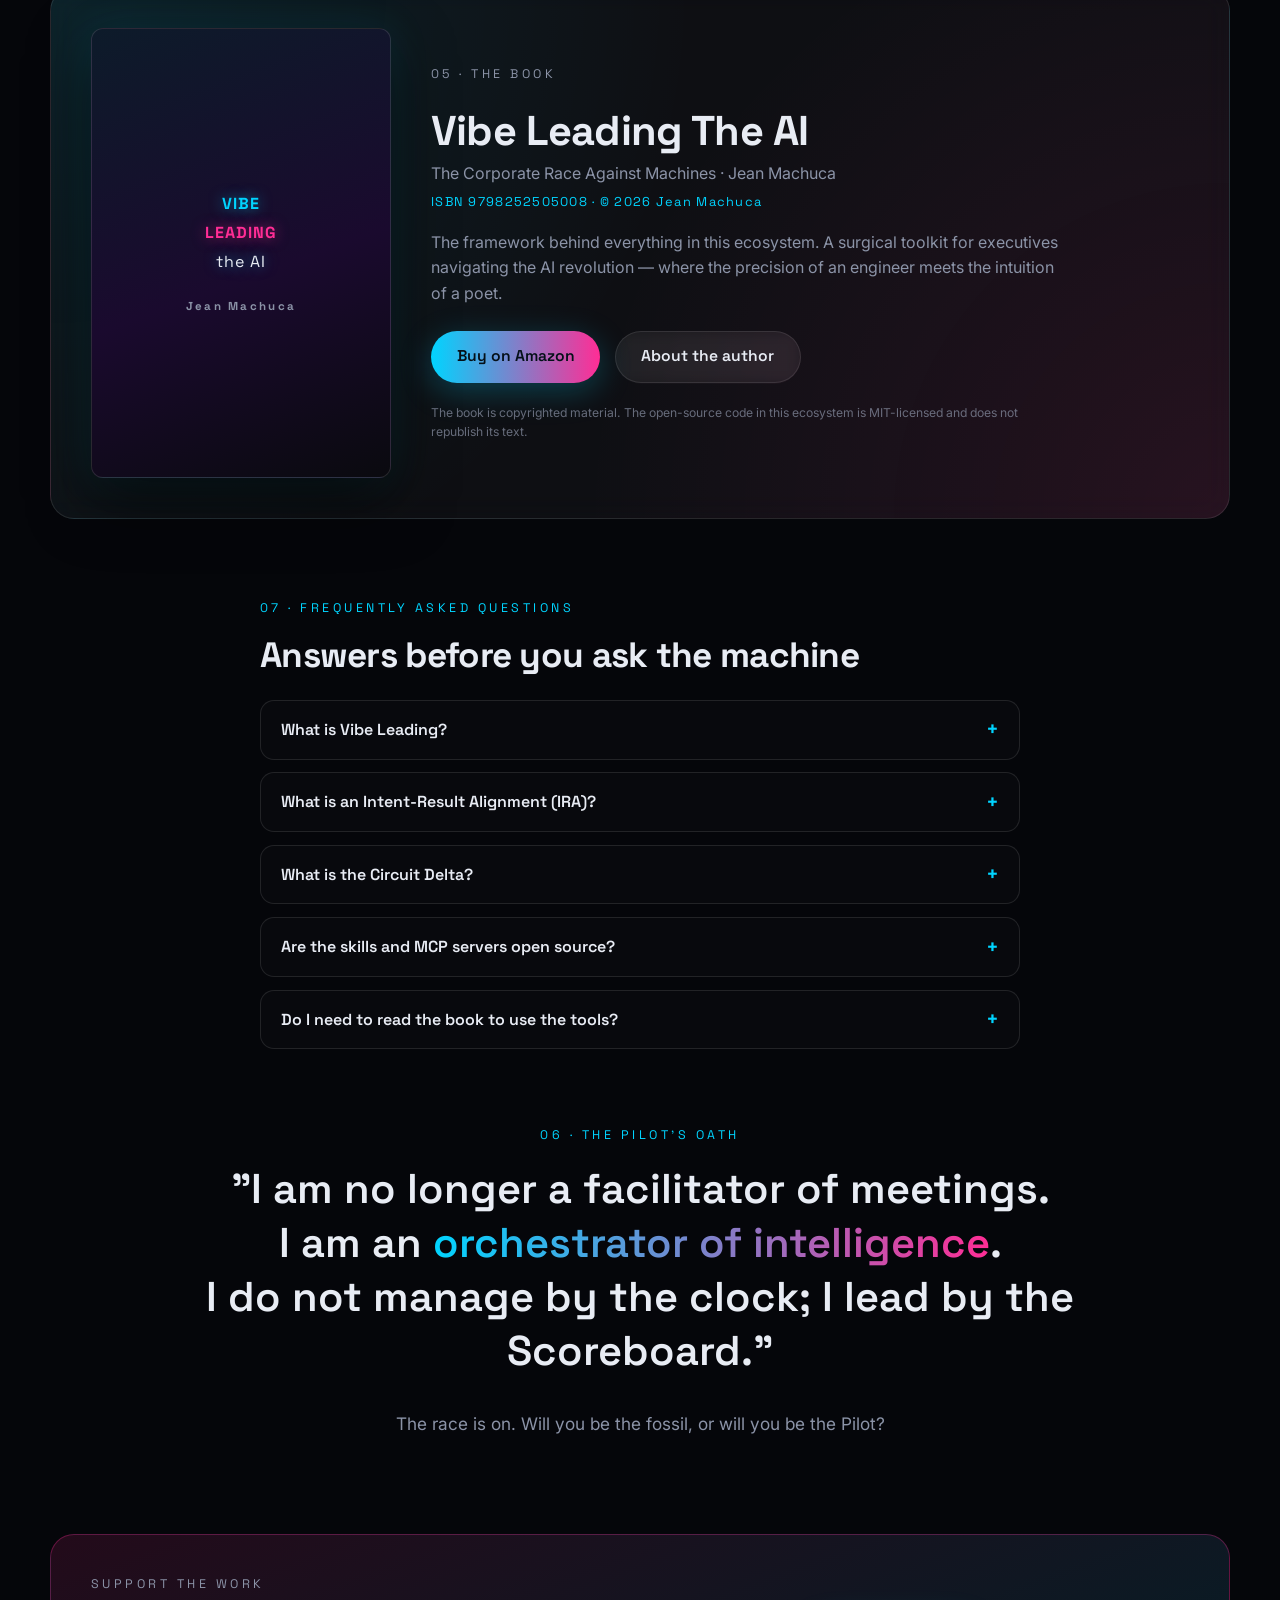
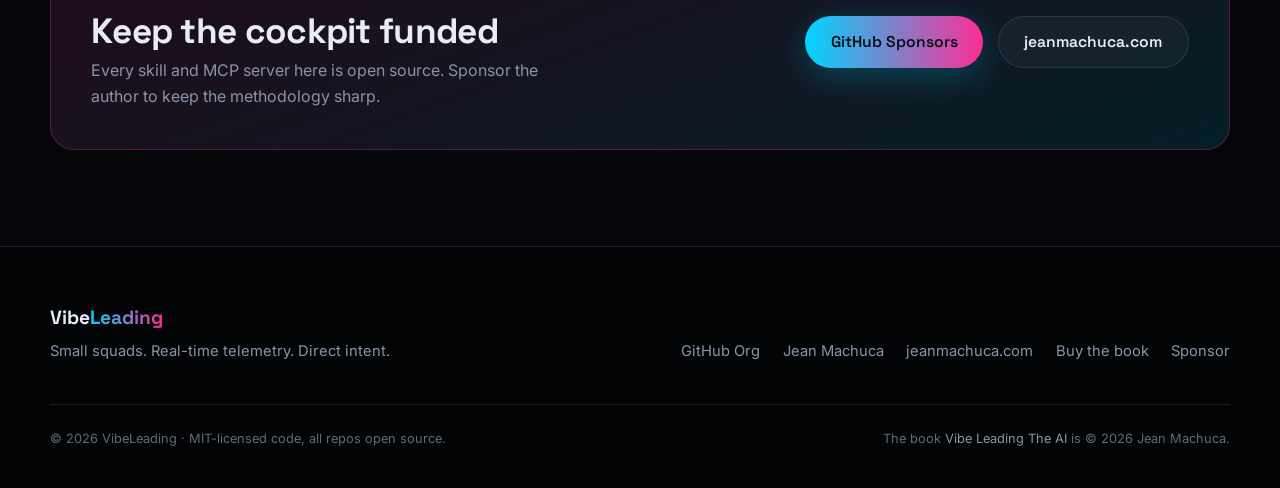
==== commit 69a37c54: "feat: SEO + GEO markup, PWA manifest/icons/service worker, FAQ section" ====
--- a/index.html
+++ b/index.html
@@ -5,24 +5,178 @@
   <meta name="viewport" content="width=device-width, initial-scale=1">
   <title>VibeLeading — The Corporate Race Against Machines</title>
   <meta name="description" content="VibeLeading is the open-source home of the Vibe Leading methodology: agent skills that teach a Pilot how to lead intelligence, and MCP servers that give AI agents hands in the corporate engine.">
-  <meta name="keywords" content="vibe leading, VibeLeading, Intent-Result Alignment, Mission Script, AI leadership, MCP servers, agent skills, Double Tenaza, HUD telemetry">
+  <meta name="keywords" content="vibe leading, VibeLeading, Intent-Result Alignment, Mission Script, AI leadership, MCP servers, agent skills, Double Tenaza, HUD telemetry, Circuit Delta, Diamond Squad, Pilot">
   <meta name="author" content="Jean Machuca">
+  <meta name="robots" content="index, follow, max-image-preview:large, max-snippet:-1, max-video-preview:-1">
+  <meta name="application-name" content="VibeLeading">
   <meta name="theme-color" content="#05060a">
+  <meta name="format-detection" content="telephone=no">
+  <link rel="canonical" href="https://vibeleading.org/">
 
   <meta property="og:type" content="website">
   <meta property="og:site_name" content="VibeLeading">
   <meta property="og:title" content="VibeLeading — The Corporate Race Against Machines">
   <meta property="og:description" content="Small squads. Real-time telemetry. Direct intent. Skills and MCP servers to lead intelligence in the AI era.">
-  <meta property="og:url" content="https://vibeleading.org">
+  <meta property="og:url" content="https://vibeleading.org/">
+  <meta property="og:image" content="https://vibeleading.org/assets/og-cover.png">
+  <meta property="og:image:width" content="1200">
+  <meta property="og:image:height" content="630">
+  <meta property="og:image:alt" content="VibeLeading mark — a cyan-to-pink swoosh on a dark cockpit background">
+  <meta property="og:locale" content="en_US">
   <meta name="twitter:card" content="summary_large_image">
   <meta name="twitter:title" content="VibeLeading — The Corporate Race Against Machines">
   <meta name="twitter:description" content="Small squads. Real-time telemetry. Direct intent.">
+  <meta name="twitter:image" content="https://vibeleading.org/assets/og-cover.png">
 
   <link rel="icon" type="image/svg+xml" href="/favicon.svg">
+  <link rel="apple-touch-icon" sizes="180x180" href="/assets/icons/apple-touch-icon.png">
+  <link rel="manifest" href="/manifest.webmanifest">
+
+  <meta name="mobile-web-app-capable" content="yes">
+  <meta name="apple-mobile-web-app-capable" content="yes">
+  <meta name="apple-mobile-web-app-title" content="VibeLeading">
+  <meta name="apple-mobile-web-app-status-bar-style" content="black-translucent">
+
   <link rel="preconnect" href="https://fonts.googleapis.com">
   <link rel="preconnect" href="https://fonts.gstatic.com" crossorigin>
   <link href="https://fonts.googleapis.com/css2?family=Space+Grotesk:wght@400;500;600;700&family=Inter:wght@400;500;600;700&display=swap" rel="stylesheet">
   <link rel="stylesheet" href="/assets/css/style.css">
+
+  <script type="application/ld+json">
+  {
+    "@context": "https://schema.org",
+    "@graph": [
+      {
+        "@type": "Organization",
+        "@id": "https://vibeleading.org/#org",
+        "name": "VibeLeading",
+        "url": "https://vibeleading.org/",
+        "logo": "https://vibeleading.org/favicon.svg",
+        "description": "Open-source skills and MCP servers for the Vibe Leading methodology: leading AI agents with real-time telemetry and direct intent.",
+        "founder": { "@type": "Person", "name": "Jean Machuca", "url": "https://jeanmachuca.com" },
+        "sameAs": [
+          "https://github.com/VibeLeading",
+          "https://github.com/jeanmachuca",
+          "https://jeanmachuca.com",
+          "https://github.com/sponsors/jeanmachuca"
+        ]
+      },
+      {
+        "@type": "WebSite",
+        "@id": "https://vibeleading.org/#website",
+        "url": "https://vibeleading.org/",
+        "name": "VibeLeading",
+        "description": "The open-source home of the Vibe Leading methodology.",
+        "publisher": { "@id": "https://vibeleading.org/#org" },
+        "inLanguage": "en"
+      },
+      {
+        "@type": "WebPage",
+        "@id": "https://vibeleading.org/#webpage",
+        "url": "https://vibeleading.org/",
+        "name": "VibeLeading — The Corporate Race Against Machines",
+        "isPartOf": { "@id": "https://vibeleading.org/#website" },
+        "about": { "@id": "https://vibeleading.org/#org" },
+        "primaryImageOfPage": "https://vibeleading.org/assets/og-cover.png",
+        "inLanguage": "en"
+      },
+      {
+        "@type": "Person",
+        "@id": "https://vibeleading.org/#jean",
+        "name": "Jean Machuca",
+        "url": "https://jeanmachuca.com",
+        "sameAs": [
+          "https://github.com/jeanmachuca",
+          "https://github.com/sponsors/jeanmachuca",
+          "https://jeanmachuca.com"
+        ],
+        "jobTitle": "Author & founder of the Vibe Leading methodology",
+        "knowsAbout": ["Vibe Leading", "AI leadership", "Intent-Result Alignment", "prompt engineering", "MCP servers"]
+      },
+      {
+        "@type": "Book",
+        "@id": "https://vibeleading.org/#book",
+        "name": "Vibe Leading The AI: The Corporate Race Against Machines",
+        "url": "https://a.co/d/04L5YatK",
+        "author": { "@id": "https://vibeleading.org/#jean" },
+        "isbn": "9798252505008",
+        "inLanguage": "en",
+        "datePublished": "2026",
+        "copyrightYear": 2026,
+        "copyrightHolder": { "@id": "https://vibeleading.org/#jean" },
+        "publisher": { "@id": "https://vibeleading.org/#jean" },
+        "description": "A guide for corporate leaders on how to lead AI agents instead of being run by them."
+      },
+      {
+        "@type": "ItemList",
+        "name": "VibeLeading agent skills",
+        "itemListElement": [
+          { "@type": "SoftwareSourceCode", "position": 1, "name": "Mission Script", "url": "https://github.com/VibeLeading/mission-script" },
+          { "@type": "SoftwareSourceCode", "position": 2, "name": "IRA Prompting", "url": "https://github.com/VibeLeading/ira-prompting" },
+          { "@type": "SoftwareSourceCode", "position": 3, "name": "HUD Setup", "url": "https://github.com/VibeLeading/hud-setup" },
+          { "@type": "SoftwareSourceCode", "position": 4, "name": "Pit Stop Audit", "url": "https://github.com/VibeLeading/pit-stop-audit" },
+          { "@type": "SoftwareSourceCode", "position": 5, "name": "Org Geometry", "url": "https://github.com/VibeLeading/org-geometry" }
+        ]
+      },
+      {
+        "@type": "ItemList",
+        "name": "VibeLeading MCP servers",
+        "itemListElement": [
+          { "@type": "SoftwareApplication", "position": 1, "name": "Hybrid Data Engine", "applicationCategory": "DeveloperApplication", "url": "https://github.com/VibeLeading/mcp-hybrid-data-engine" },
+          { "@type": "SoftwareApplication", "position": 2, "name": "Document Architect", "applicationCategory": "DeveloperApplication", "url": "https://github.com/VibeLeading/mcp-document-architect" },
+          { "@type": "SoftwareApplication", "position": 3, "name": "Real-Time Scout", "applicationCategory": "DeveloperApplication", "url": "https://github.com/VibeLeading/mcp-real-time-scout" },
+          { "@type": "SoftwareApplication", "position": 4, "name": "Privacy Shield", "applicationCategory": "DeveloperApplication", "url": "https://github.com/VibeLeading/mcp-privacy-shield" }
+        ]
+      },
+      {
+        "@type": "FAQPage",
+        "@id": "https://vibeleading.org/#faq",
+        "mainEntity": [
+          {
+            "@type": "Question",
+            "name": "What is Vibe Leading?",
+            "acceptedAnswer": {
+              "@type": "Answer",
+              "text": "Vibe Leading is a corporate methodology for the AI era: one Pilot leads a grid of AI agents and specialist squad members by intent and real-time telemetry instead of by command and meetings."
+            }
+          },
+          {
+            "@type": "Question",
+            "name": "What is an Intent-Result Alignment (IRA)?",
+            "acceptedAnswer": {
+              "@type": "Answer",
+              "text": "IRA is Vibe Leading's core prompt discipline: every prompt expresses the Leader's Intent, the Agent's Role, and the Acceptance criteria for the Result. High IRA produces predictable, high-score agent output."
+            }
+          },
+          {
+            "@type": "Question",
+            "name": "What is the Circuit Delta?",
+            "acceptedAnswer": {
+              "@type": "Answer",
+              "text": "The Circuit Delta measures the gap between the intended outcome and the delivered outcome of an AI assignment. It is the scoreboard that tells the Pilot when the circuit is in tune and when a pit stop is needed."
+            }
+          },
+          {
+            "@type": "Question",
+            "name": "Are the skills and MCP servers open source?",
+            "acceptedAnswer": {
+              "@type": "Answer",
+              "text": "Yes. All VibeLeading skills and MCP servers are MIT-licensed and public on GitHub under the VibeLeading account."
+            }
+          },
+          {
+            "@type": "Question",
+            "name": "Do I need to read the book to use the tools?",
+            "acceptedAnswer": {
+              "@type": "Answer",
+              "text": "No. The skills install with npx and the MCP servers run with npx — each repository has its own README and docs. The book goes deeper into the method and mindset."
+            }
+          }
+        ]
+      }
+    ]
+  }
+  </script>
 </head>
 <body>
 
@@ -396,6 +550,34 @@
       </div>
     </section>
 
+    <!-- FAQ -->
+    <section class="section section--faq" id="faq">
+      <div class="faq reveal">
+        <p class="section__kicker">07 · Frequently asked questions</p>
+        <h2>Answers before you ask the machine</h2>
+        <details>
+          <summary>What is Vibe Leading?</summary>
+          <p>Vibe Leading is a corporate methodology for the AI era: one Pilot leads a grid of AI agents and specialist squad members by <strong>intent</strong> and <strong>real-time telemetry</strong> instead of by command and meetings.</p>
+        </details>
+        <details>
+          <summary>What is an Intent-Result Alignment (IRA)?</summary>
+          <p>IRA is the core prompt discipline of Vibe Leading: every prompt expresses the Leader's <strong>Intent</strong>, the Agent's <strong>Role</strong>, and the <strong>Acceptance</strong> criteria for the Result. High IRA produces predictable, high-score agent output.</p>
+        </details>
+        <details>
+          <summary>What is the Circuit Delta?</summary>
+          <p>The Circuit Delta measures the gap between the <strong>intended outcome</strong> and the <strong>delivered outcome</strong> of an AI assignment. It is the scoreboard that tells the Pilot when the circuit is in tune and when a pit stop is needed.</p>
+        </details>
+        <details>
+          <summary>Are the skills and MCP servers open source?</summary>
+          <p>Yes. All VibeLeading skills and MCP servers are <strong>MIT-licensed</strong> and public on <a href="https://github.com/VibeLeading" target="_blank" rel="noopener">GitHub</a> under the VibeLeading account.</p>
+        </details>
+        <details>
+          <summary>Do I need to read the book to use the tools?</summary>
+          <p>No. The skills install with <code>npx skills add VibeLeading/&lt;name&gt;</code> and the MCP servers run with <code>npx</code> — each repository has its own README and docs. The book goes deeper into the method and the mindset.</p>
+        </details>
+      </div>
+    </section>
+
     <!-- OATH -->
     <section class="section section--oath" id="oath">
       <div class="oath reveal">
--- a/assets/css/style.css
+++ b/assets/css/style.css
@@ -158,6 +158,7 @@
   backdrop-filter: blur(18px);
   border-bottom: 1px solid var(--stroke);
 }
+.nav__mobile[hidden] { display: none; }
 .nav__mobile a { padding: 0.6rem 0; color: var(--muted); border-bottom: 1px solid rgba(255,255,255,0.06); }
 .nav__mobile a:last-child { border-bottom: 0; }
 
@@ -634,6 +635,96 @@
   font-size: 0.8rem;
 }
 .footer__bar em { font-style: normal; color: var(--muted); }
+
+/* ---------- FAQ ---------- */
+
+.section--faq { padding-top: 5rem; }
+.faq { max-width: 760px; margin: 0 auto; }
+.faq h2 { font-size: clamp(1.6rem, 3vw, 2.2rem); margin-bottom: 1.6rem; }
+.faq details {
+  border: 1px solid var(--stroke);
+  border-radius: 14px;
+  background: rgba(255, 255, 255, 0.015);
+  margin-bottom: 0.8rem;
+  overflow: hidden;
+  transition: border-color 0.2s ease, background 0.2s ease;
+}
+.faq details[open] { border-color: rgba(0, 212, 255, 0.35); background: rgba(0, 212, 255, 0.04); }
+.faq summary {
+  cursor: pointer;
+  list-style: none;
+  padding: 1rem 1.25rem;
+  font-family: var(--font-display);
+  font-weight: 600;
+  color: var(--text);
+  display: flex;
+  justify-content: space-between;
+  align-items: center;
+  gap: 1rem;
+  user-select: none;
+}
+.faq summary::-webkit-details-marker { display: none; }
+.faq summary::after {
+  content: "+";
+  color: var(--cyan);
+  font-size: 1.3rem;
+  line-height: 1;
+  transition: transform 0.2s ease;
+  flex: 0 0 auto;
+}
+.faq details[open] summary::after { transform: rotate(45deg); }
+.faq details p {
+  margin: 0;
+  padding: 0 1.25rem 1.2rem;
+  color: var(--muted);
+  line-height: 1.7;
+  max-width: 640px;
+}
+.faq details a { color: var(--cyan); }
+.faq details code {
+  color: var(--pink);
+  font-family: var(--font-display);
+  font-size: 0.9em;
+}
+
+/* ---------- PWA toast ---------- */
+
+.pwa-toast {
+  position: fixed;
+  left: 1.25rem;
+  bottom: 1.25rem;
+  z-index: 200;
+  display: flex;
+  align-items: center;
+  gap: 1rem;
+  padding: 0.9rem 1.1rem;
+  border-radius: 14px;
+  border: 1px solid rgba(0, 212, 255, 0.4);
+  background: rgba(8, 10, 16, 0.95);
+  -webkit-backdrop-filter: blur(16px);
+  backdrop-filter: blur(16px);
+  box-shadow: 0 12px 40px rgba(0, 0, 0, 0.5);
+  opacity: 0;
+  transform: translateY(16px);
+  transition: opacity 0.3s ease, transform 0.3s ease;
+  max-width: calc(100vw - 2.5rem);
+}
+.pwa-toast.is-visible { opacity: 1; transform: none; }
+.pwa-toast__msg { color: var(--text); font-size: 0.9rem; }
+.pwa-toast__btn {
+  border: 1px solid var(--cyan);
+  color: var(--cyan);
+  background: transparent;
+  border-radius: 999px;
+  padding: 0.45rem 1rem;
+  font-family: var(--font-display);
+  font-weight: 600;
+  font-size: 0.85rem;
+  cursor: pointer;
+  white-space: nowrap;
+  transition: background 0.2s ease, color 0.2s ease;
+}
+.pwa-toast__btn:hover { background: var(--cyan); color: #041018; }
 
 /* ---------- Reveal animations ---------- */
 
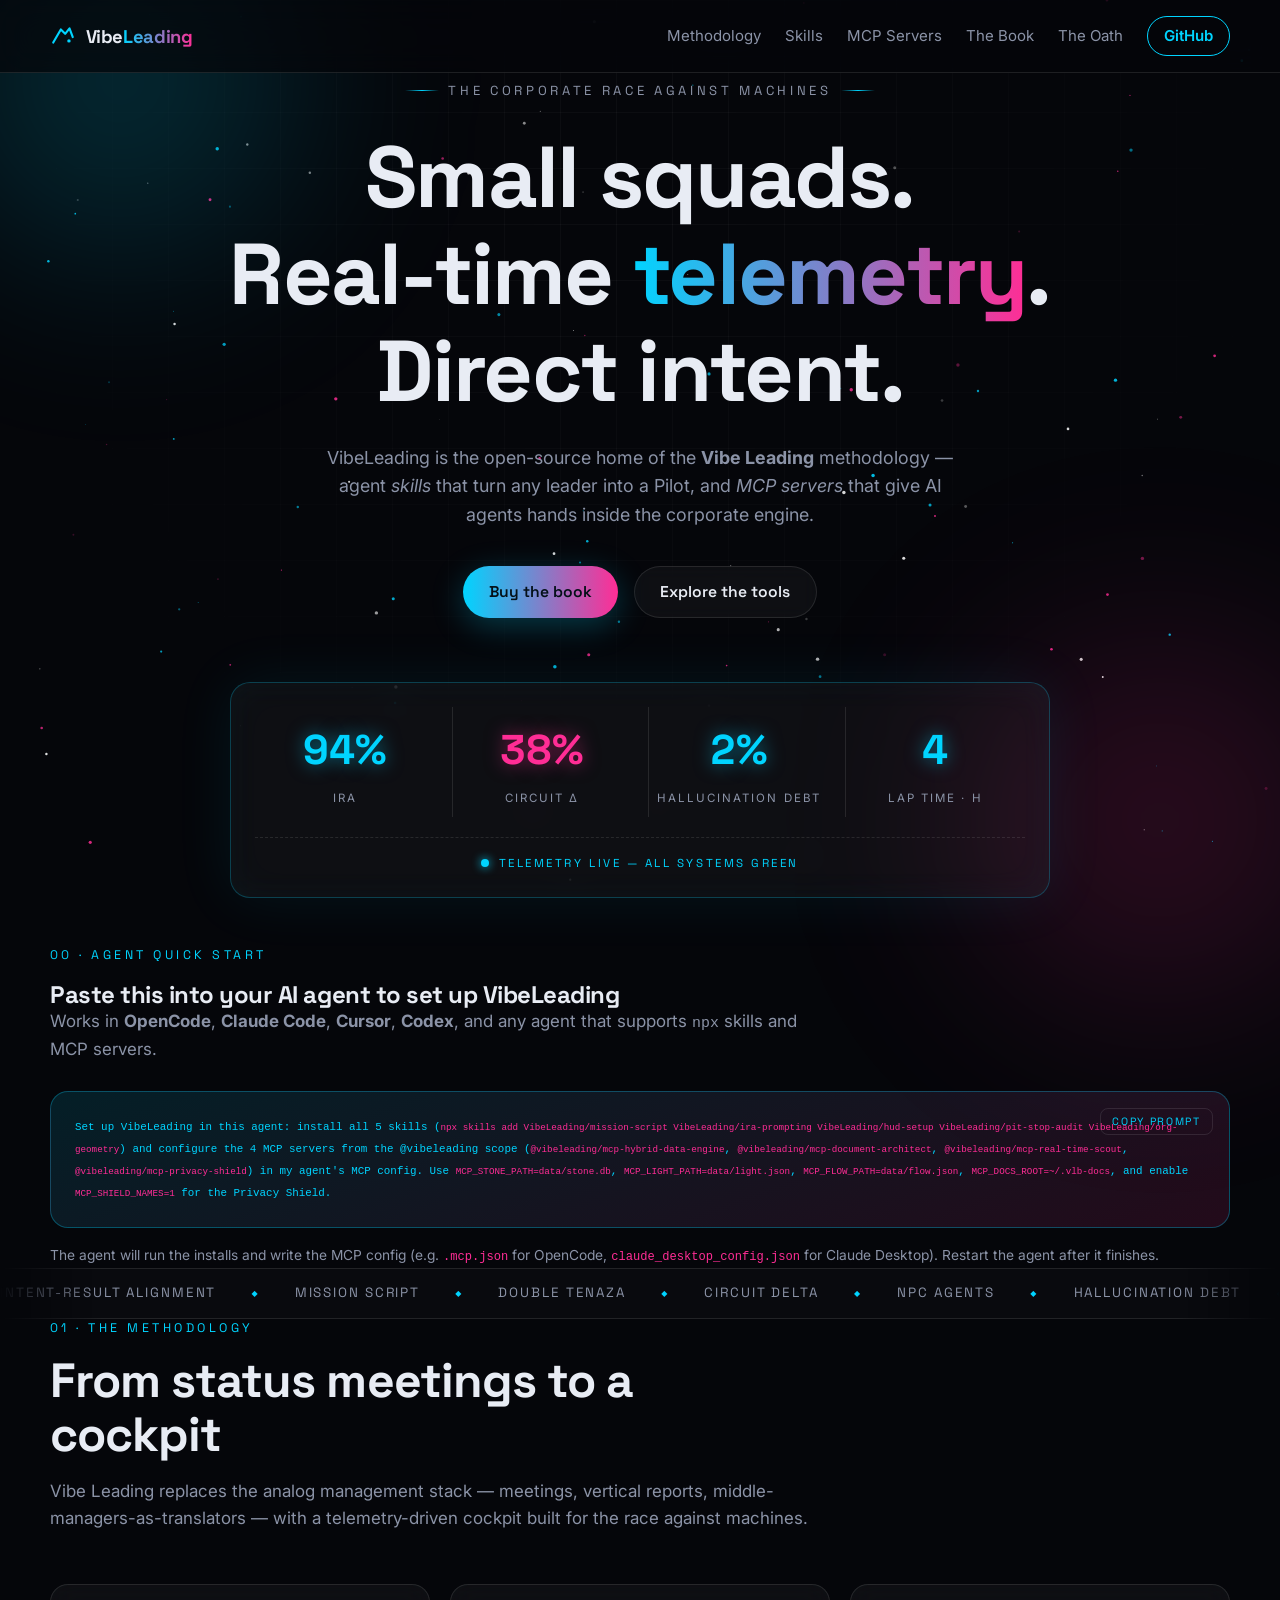
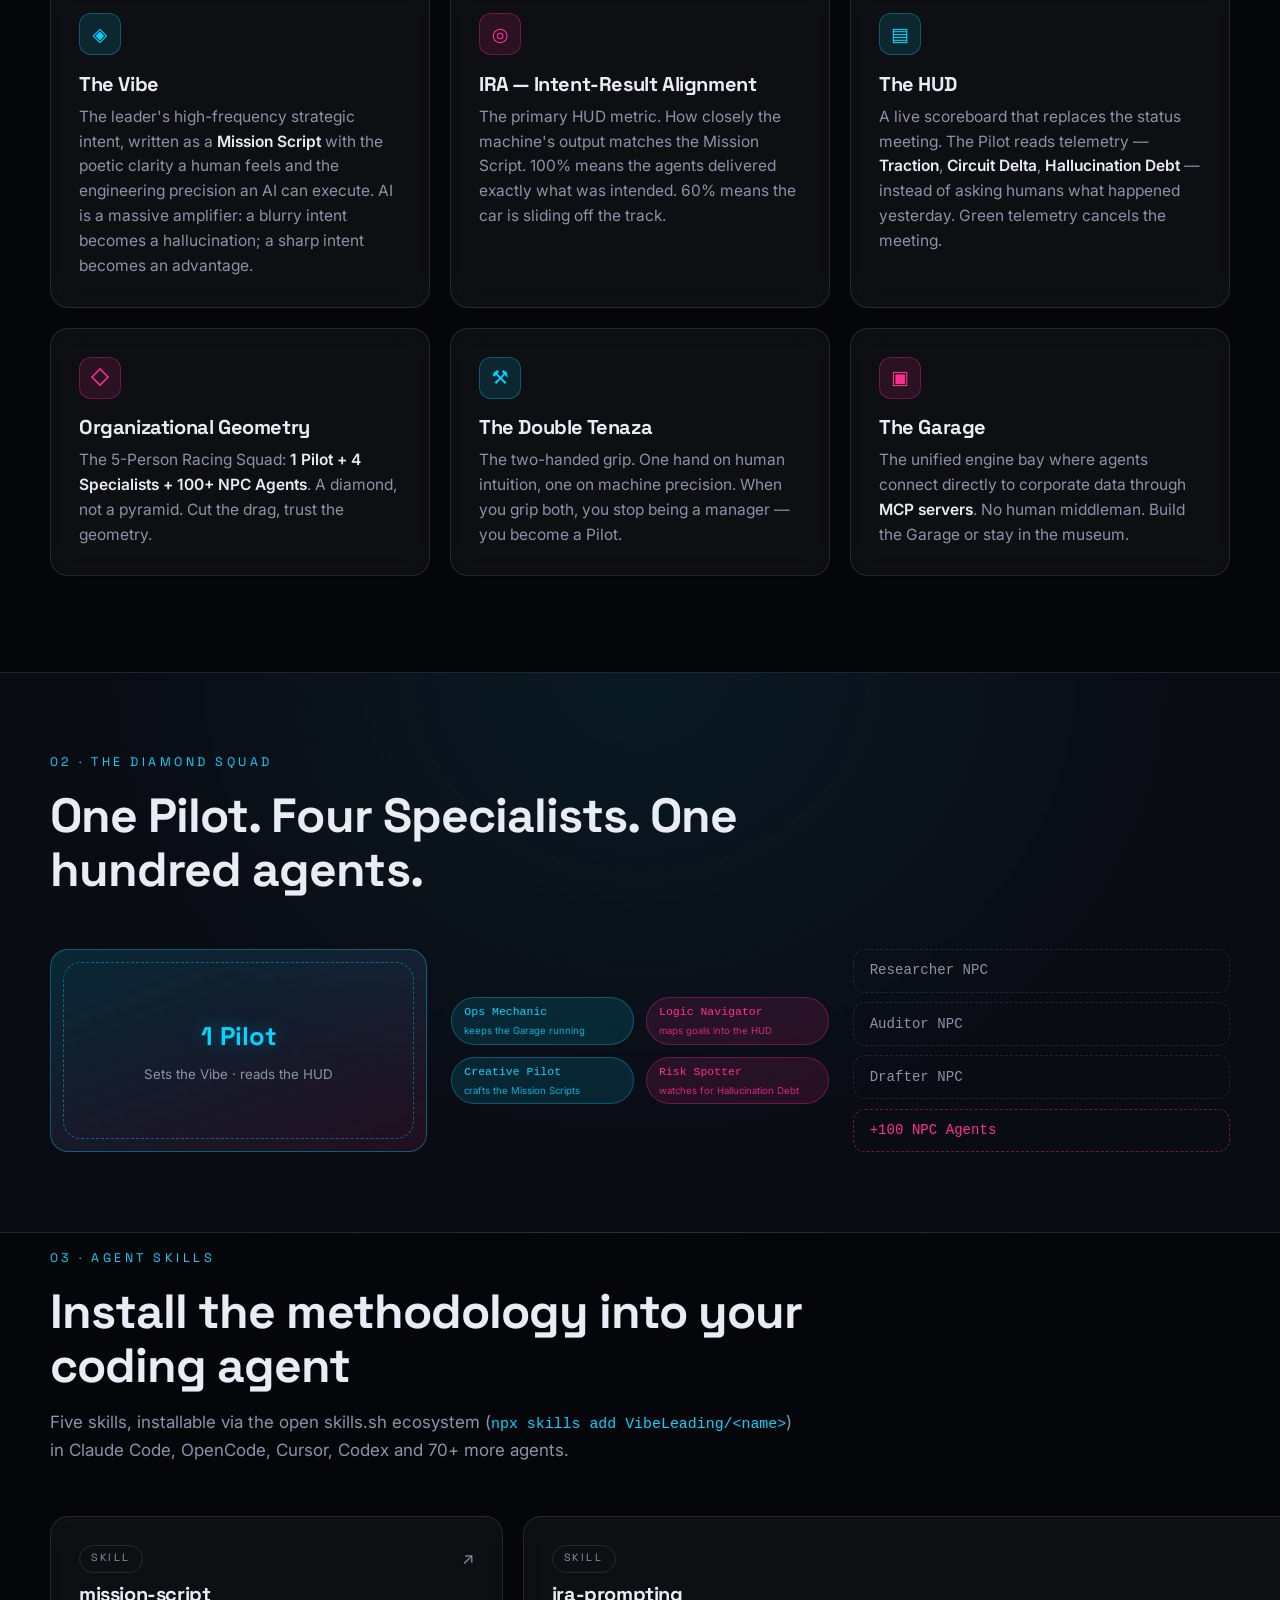
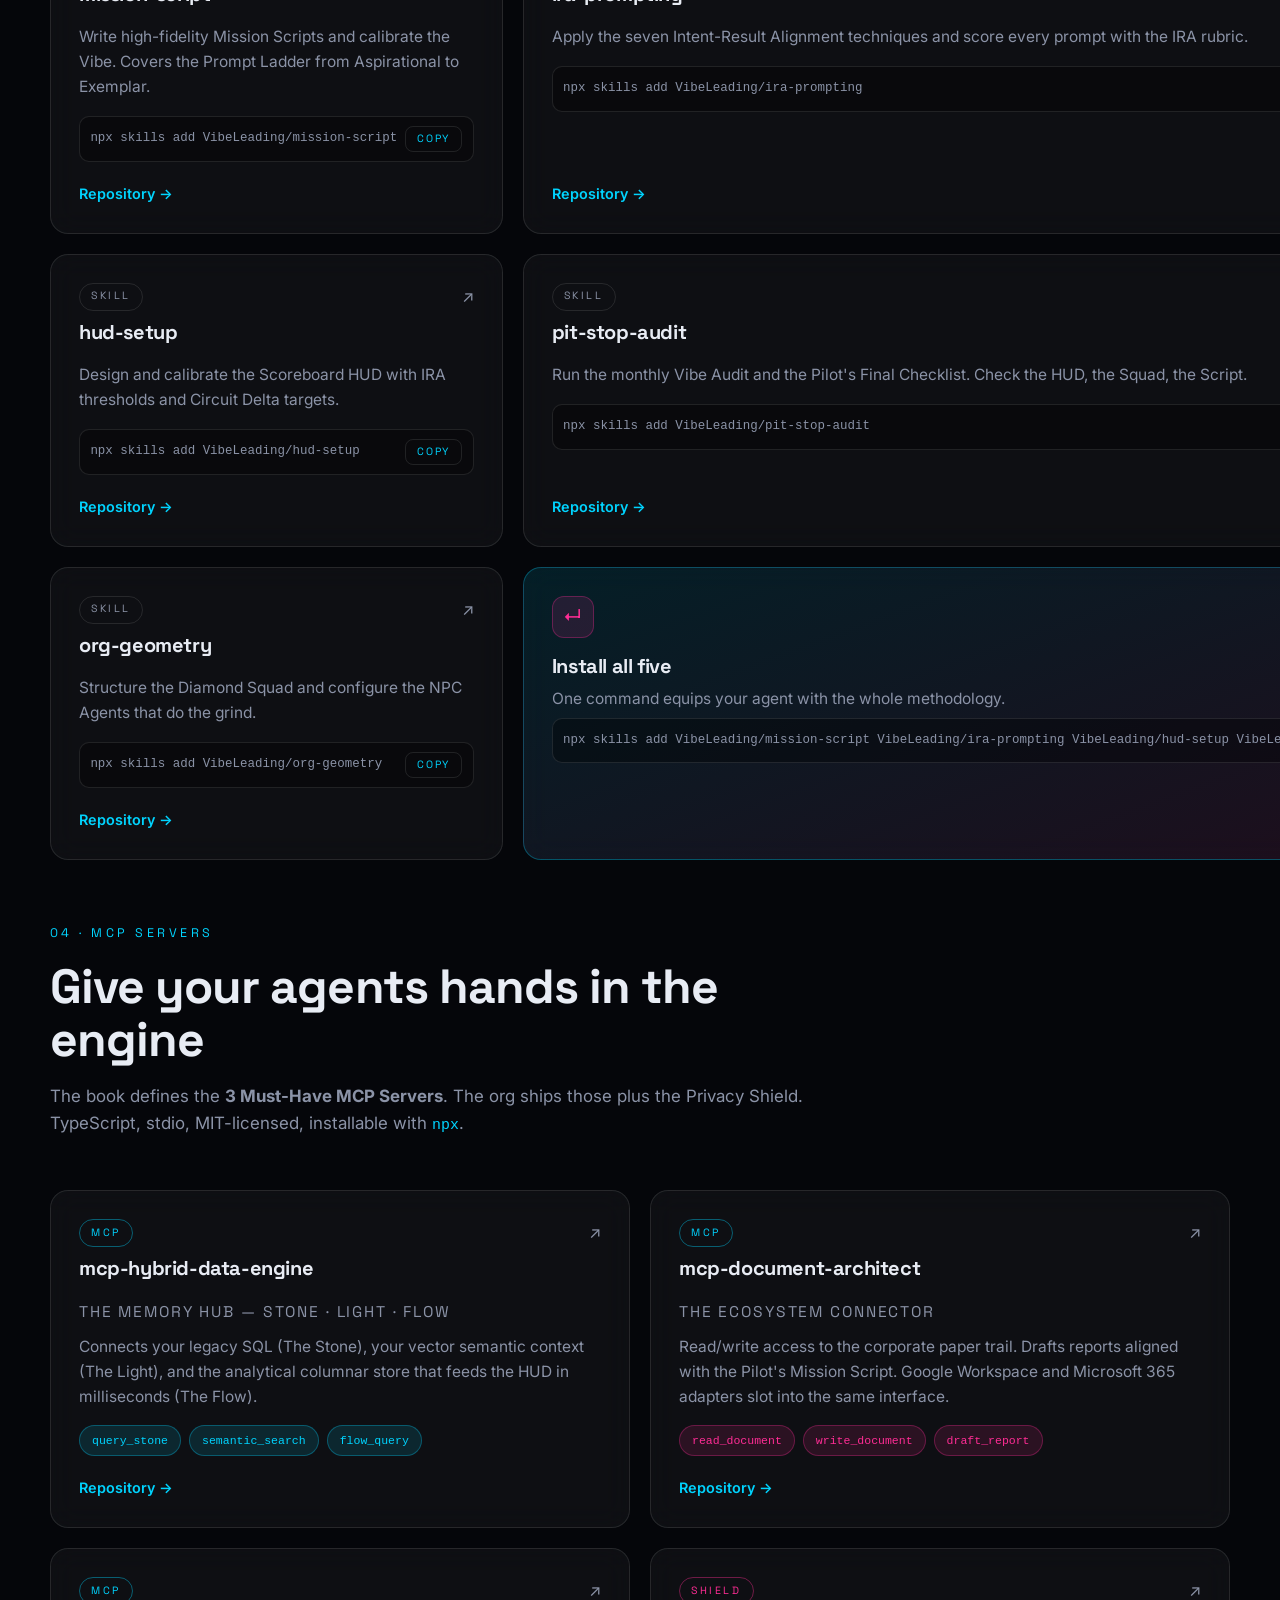
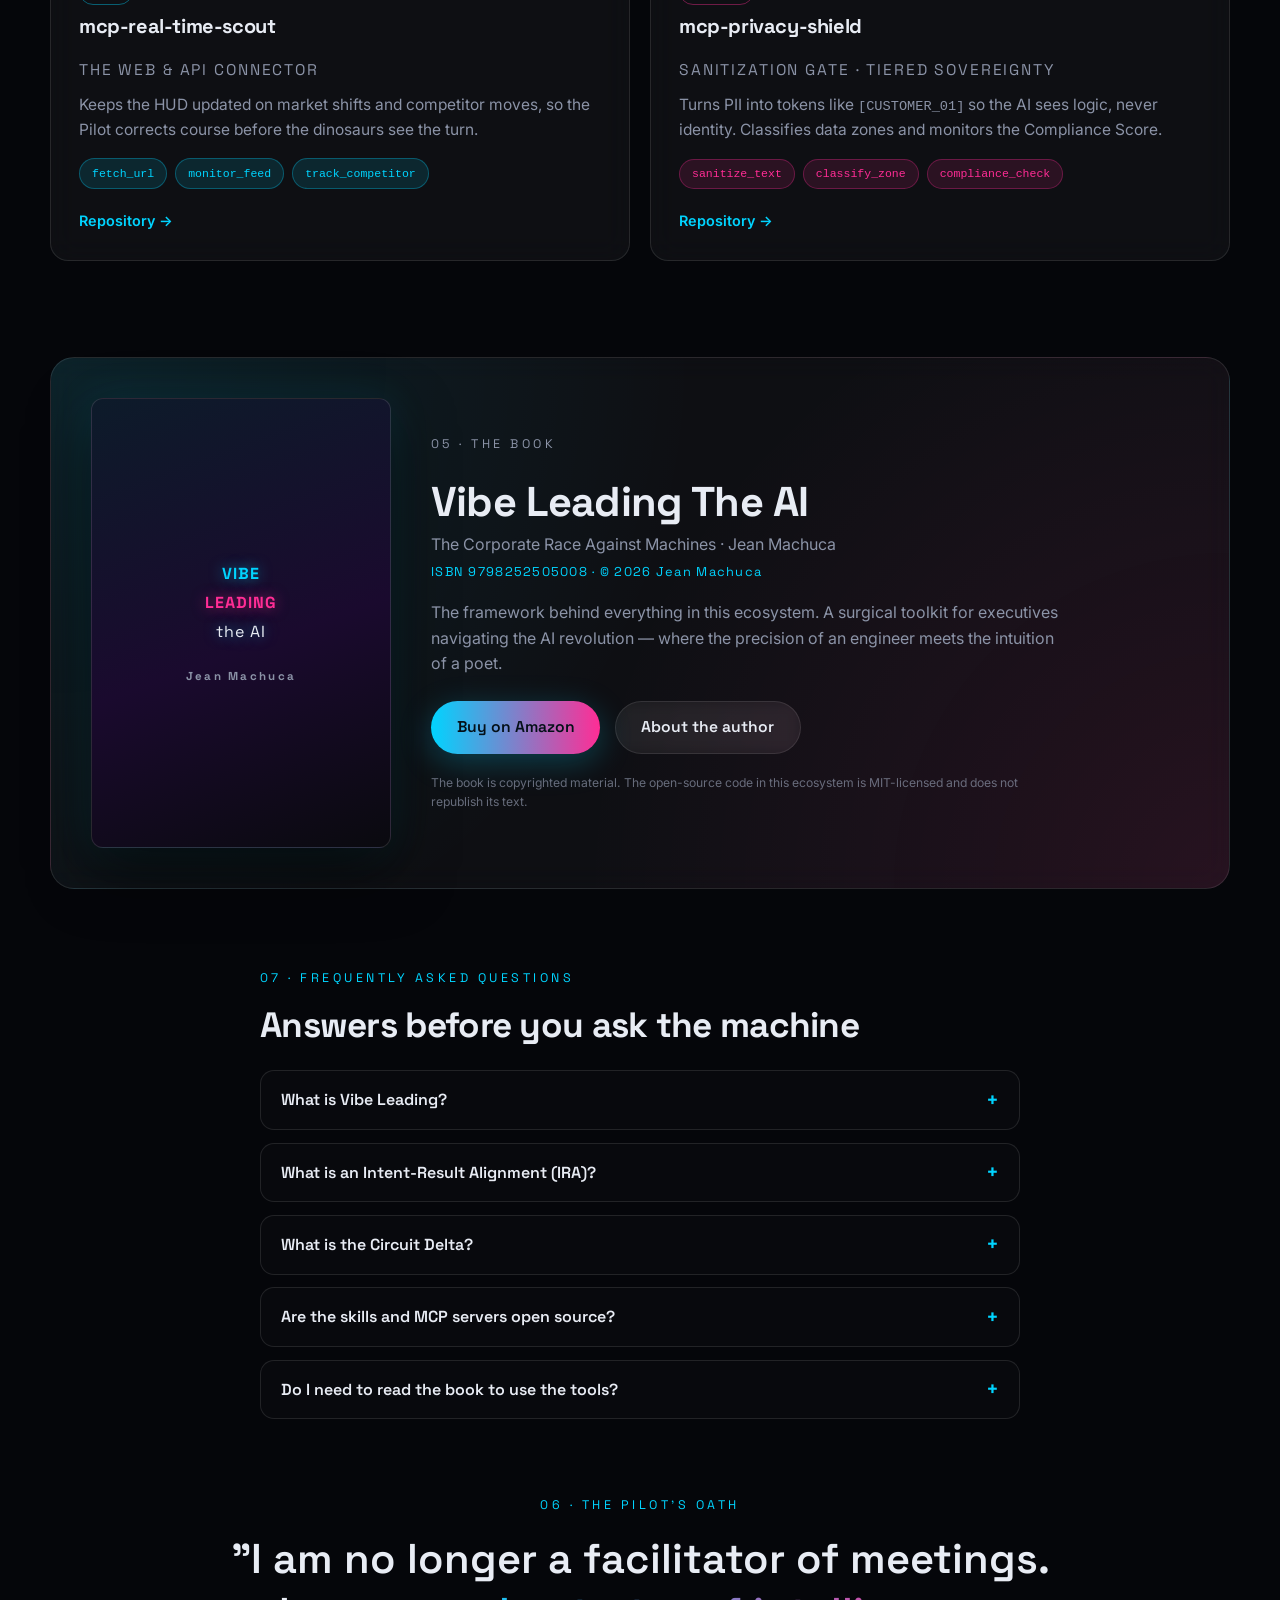
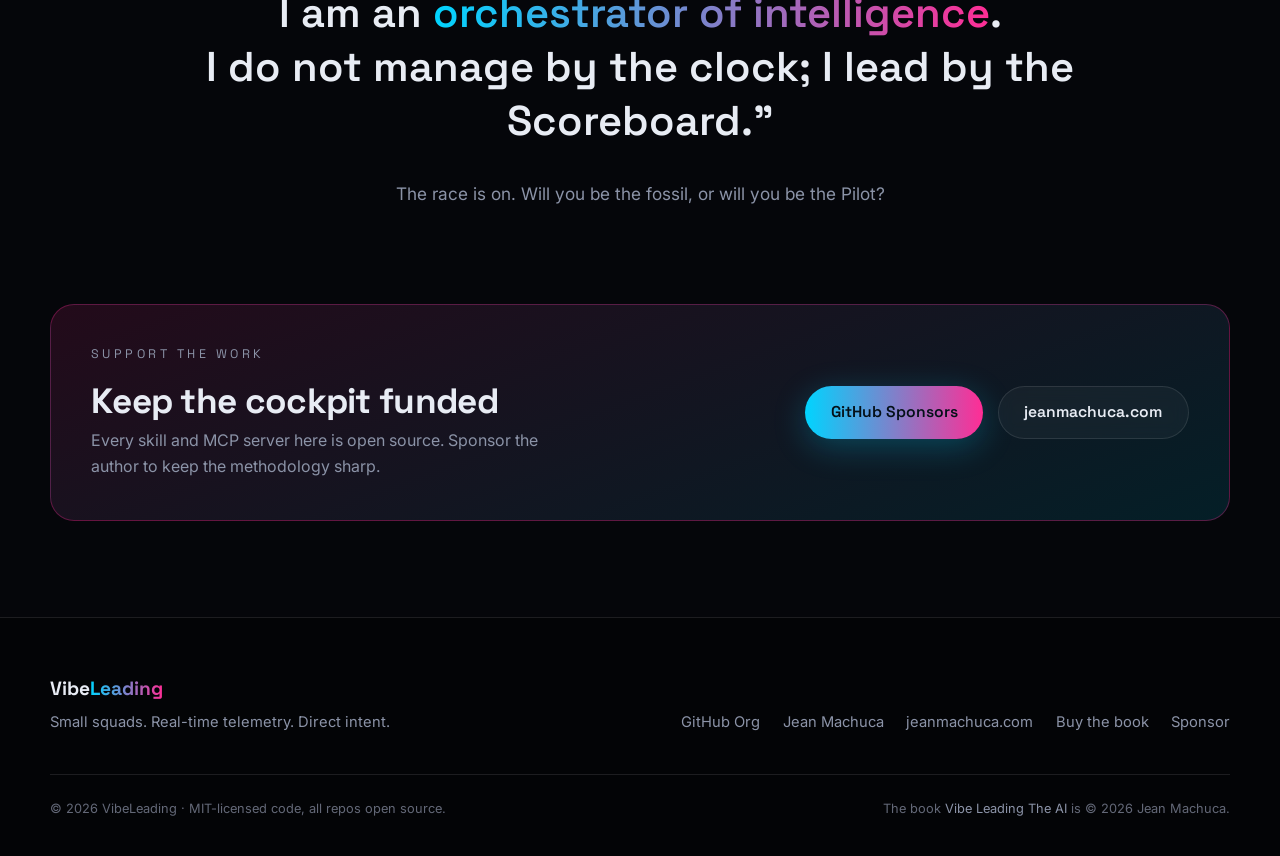
==== commit 842c3bcf: "feat: add Agent Quick Start oneliner prompt section" ====
--- a/index.html
+++ b/index.html
@@ -261,6 +261,22 @@
       </div>
     </section>
 
+    <!-- AGENT QUICK START -->
+    <section class="section section--quickstart" id="quickstart">
+      <div class="quickstart reveal">
+        <p class="section__kicker">00 · Agent Quick Start</p>
+        <h2>Paste this into your AI agent to set up VibeLeading</h2>
+        <p class="quickstart__lede">
+          Works in <strong>OpenCode</strong>, <strong>Claude Code</strong>, <strong>Cursor</strong>, <strong>Codex</strong>, and any agent that supports <code>npx</code> skills and MCP servers.
+        </p>
+        <div class="quickstart__prompt" role="region" aria-label="Copyable agent setup prompt">
+          <pre class="quickstart__code"><code>Set up VibeLeading in this agent: install all 5 skills (<code>npx skills add VibeLeading/mission-script VibeLeading/ira-prompting VibeLeading/hud-setup VibeLeading/pit-stop-audit VibeLeading/org-geometry</code>) and configure the 4 MCP servers from the @vibeleading scope (<code>@vibeleading/mcp-hybrid-data-engine</code>, <code>@vibeleading/mcp-document-architect</code>, <code>@vibeleading/mcp-real-time-scout</code>, <code>@vibeleading/mcp-privacy-shield</code>) in my agent's MCP config. Use <code>MCP_STONE_PATH=data/stone.db</code>, <code>MCP_LIGHT_PATH=data/light.json</code>, <code>MCP_FLOW_PATH=data/flow.json</code>, <code>MCP_DOCS_ROOT=~/.vlb-docs</code>, and enable <code>MCP_SHIELD_NAMES=1</code> for the Privacy Shield.</code></pre>
+          <button class="quickstart__copy" data-copy="Set up VibeLeading in this agent: install all 5 skills (npx skills add VibeLeading/mission-script VibeLeading/ira-prompting VibeLeading/hud-setup VibeLeading/pit-stop-audit VibeLeading/org-geometry) and configure the 4 MCP servers from the @vibeleading scope (@vibeleading/mcp-hybrid-data-engine, @vibeleading/mcp-document-architect, @vibeleading/mcp-real-time-scout, @vibeleading/mcp-privacy-shield) in my agent's MCP config. Use MCP_STONE_PATH=data/stone.db, MCP_LIGHT_PATH=data/light.json, MCP_FLOW_PATH=data/flow.json, MCP_DOCS_ROOT=~/.vlb-docs, and enable MCP_SHIELD_NAMES=1 for the Privacy Shield." aria-label="Copy agent setup prompt">COPY PROMPT</button>
+        </div>
+        <p class="quickstart__note">The agent will run the installs and write the MCP config (e.g. <code>.mcp.json</code> for OpenCode, <code>claude_desktop_config.json</code> for Claude Desktop). Restart the agent after it finishes.</p>
+      </div>
+    </section>
+
     <!-- TICKER -->
     <div class="ticker" aria-hidden="true">
       <div class="ticker__track">
--- a/assets/css/style.css
+++ b/assets/css/style.css
@@ -687,6 +687,78 @@
   font-size: 0.9em;
 }
 
+/* ---------- Quick Start ---------- */
+
+.section--quickstart {
+  padding-top: 3rem;
+  padding-bottom: 0;
+}
+
+.quickstart { max-width: var(--max); margin: 0 auto; padding: 0 max(1.25rem, 0); }
+
+.quickstart__lede {
+  max-width: 760px;
+  margin-bottom: 1.75rem;
+  color: var(--muted);
+  font-size: 1.06rem;
+}
+
+.quickstart__prompt {
+  position: relative;
+  padding: 1.5rem;
+  border: 1px solid rgba(0, 212, 255, 0.3);
+  border-radius: var(--radius);
+  background: linear-gradient(160deg, var(--cyan-soft), var(--pink-soft));
+  overflow: hidden;
+}
+
+.quickstart__code {
+  margin: 0;
+  font-size: 0.8rem;
+  line-height: 1.7;
+  color: var(--text);
+  white-space: pre-wrap;
+  word-break: break-word;
+}
+
+.quickstart__code code {
+  font-family: ui-monospace, "JetBrains Mono", SFMono-Regular, Menlo, monospace;
+  font-size: 0.85em;
+  color: var(--cyan);
+  background: none;
+}
+
+.quickstart__code code code {
+  color: var(--pink);
+}
+
+.quickstart__copy {
+  position: absolute;
+  top: 1rem;
+  right: 1rem;
+  background: none;
+  border: 1px solid var(--stroke);
+  color: var(--cyan);
+  font-family: var(--font-display);
+  font-size: 0.66rem;
+  letter-spacing: 0.16em;
+  padding: 0.35rem 0.7rem;
+  border-radius: 8px;
+  cursor: pointer;
+  transition: background 0.2s ease, color 0.2s ease;
+}
+
+.quickstart__copy:hover { background: var(--cyan); color: #03151b; }
+.quickstart__copy.copied { background: var(--pink); border-color: var(--pink); color: #1d0311; }
+
+.quickstart__note {
+  margin-top: 1rem;
+  font-size: 0.86rem;
+  color: var(--muted);
+}
+
+.quickstart__note code { color: var(--pink); }
+
 /* ---------- PWA toast ---------- */
 
 .pwa-toast {
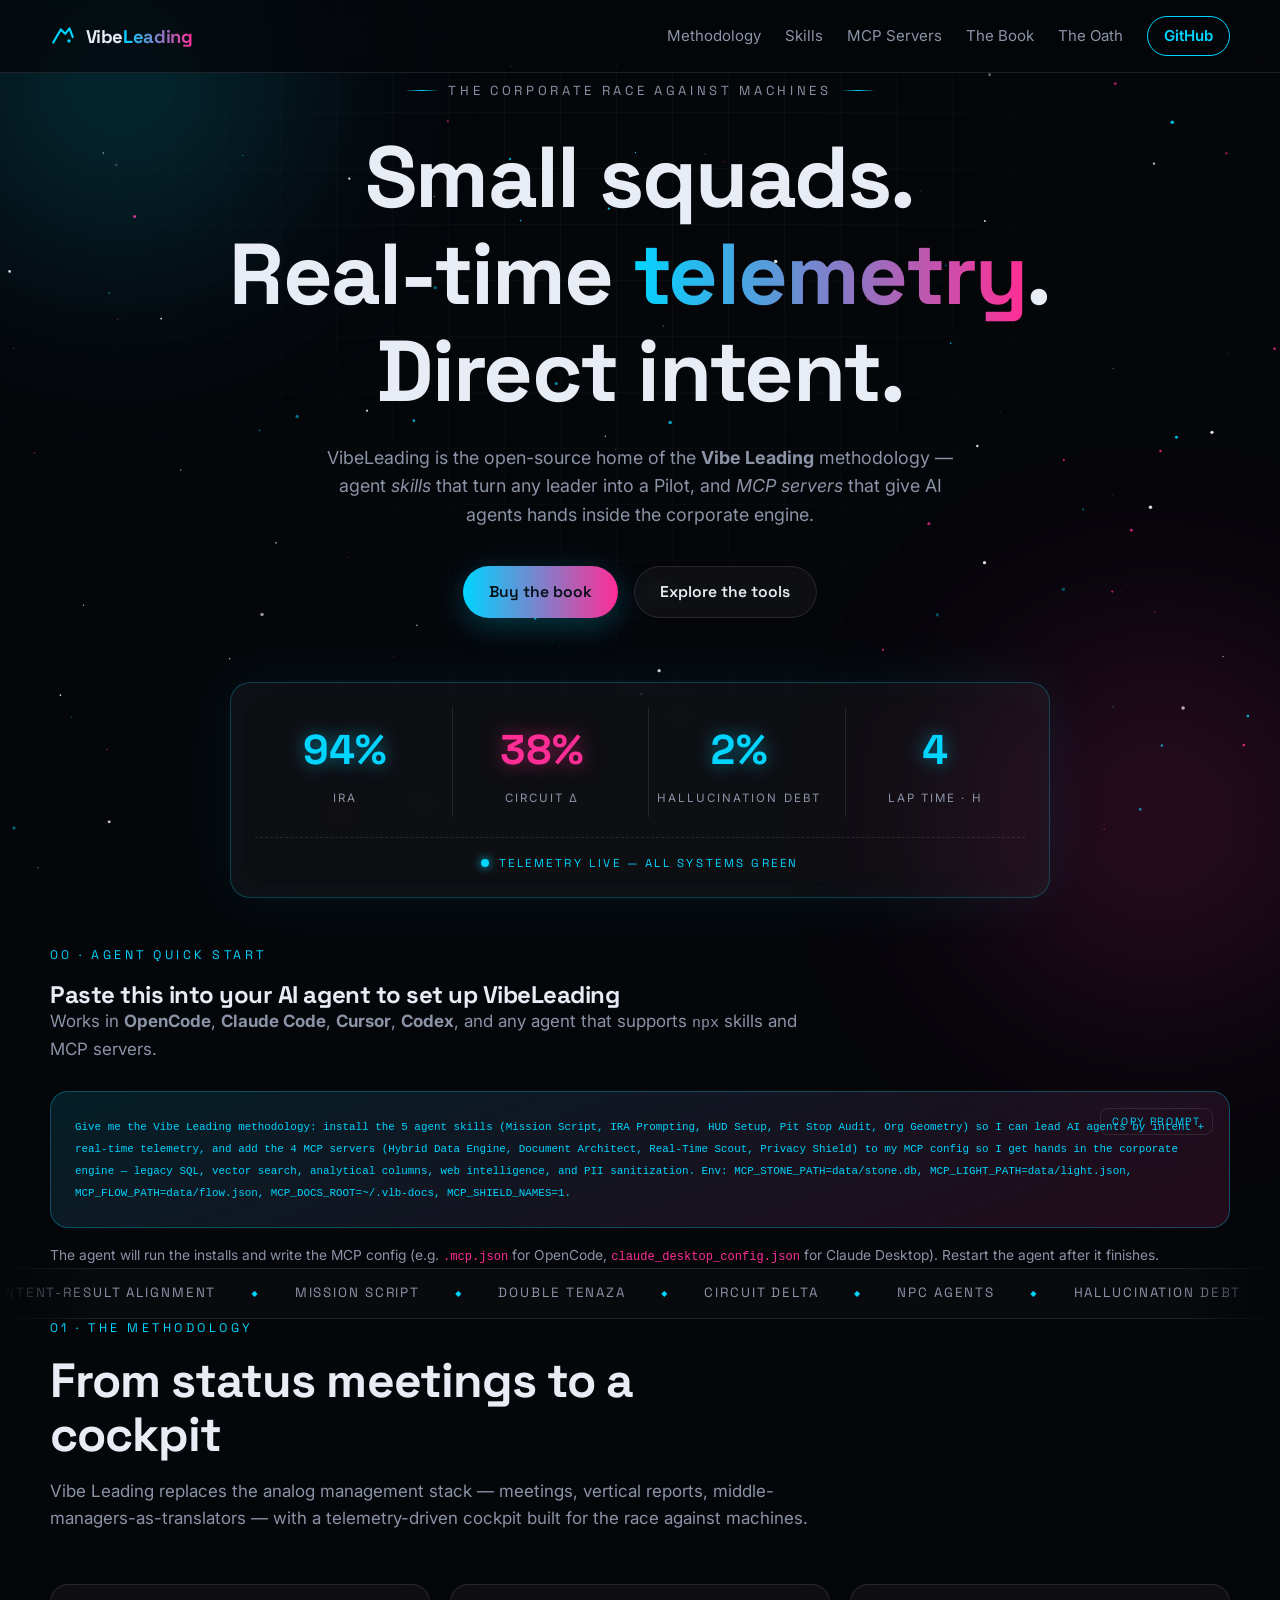
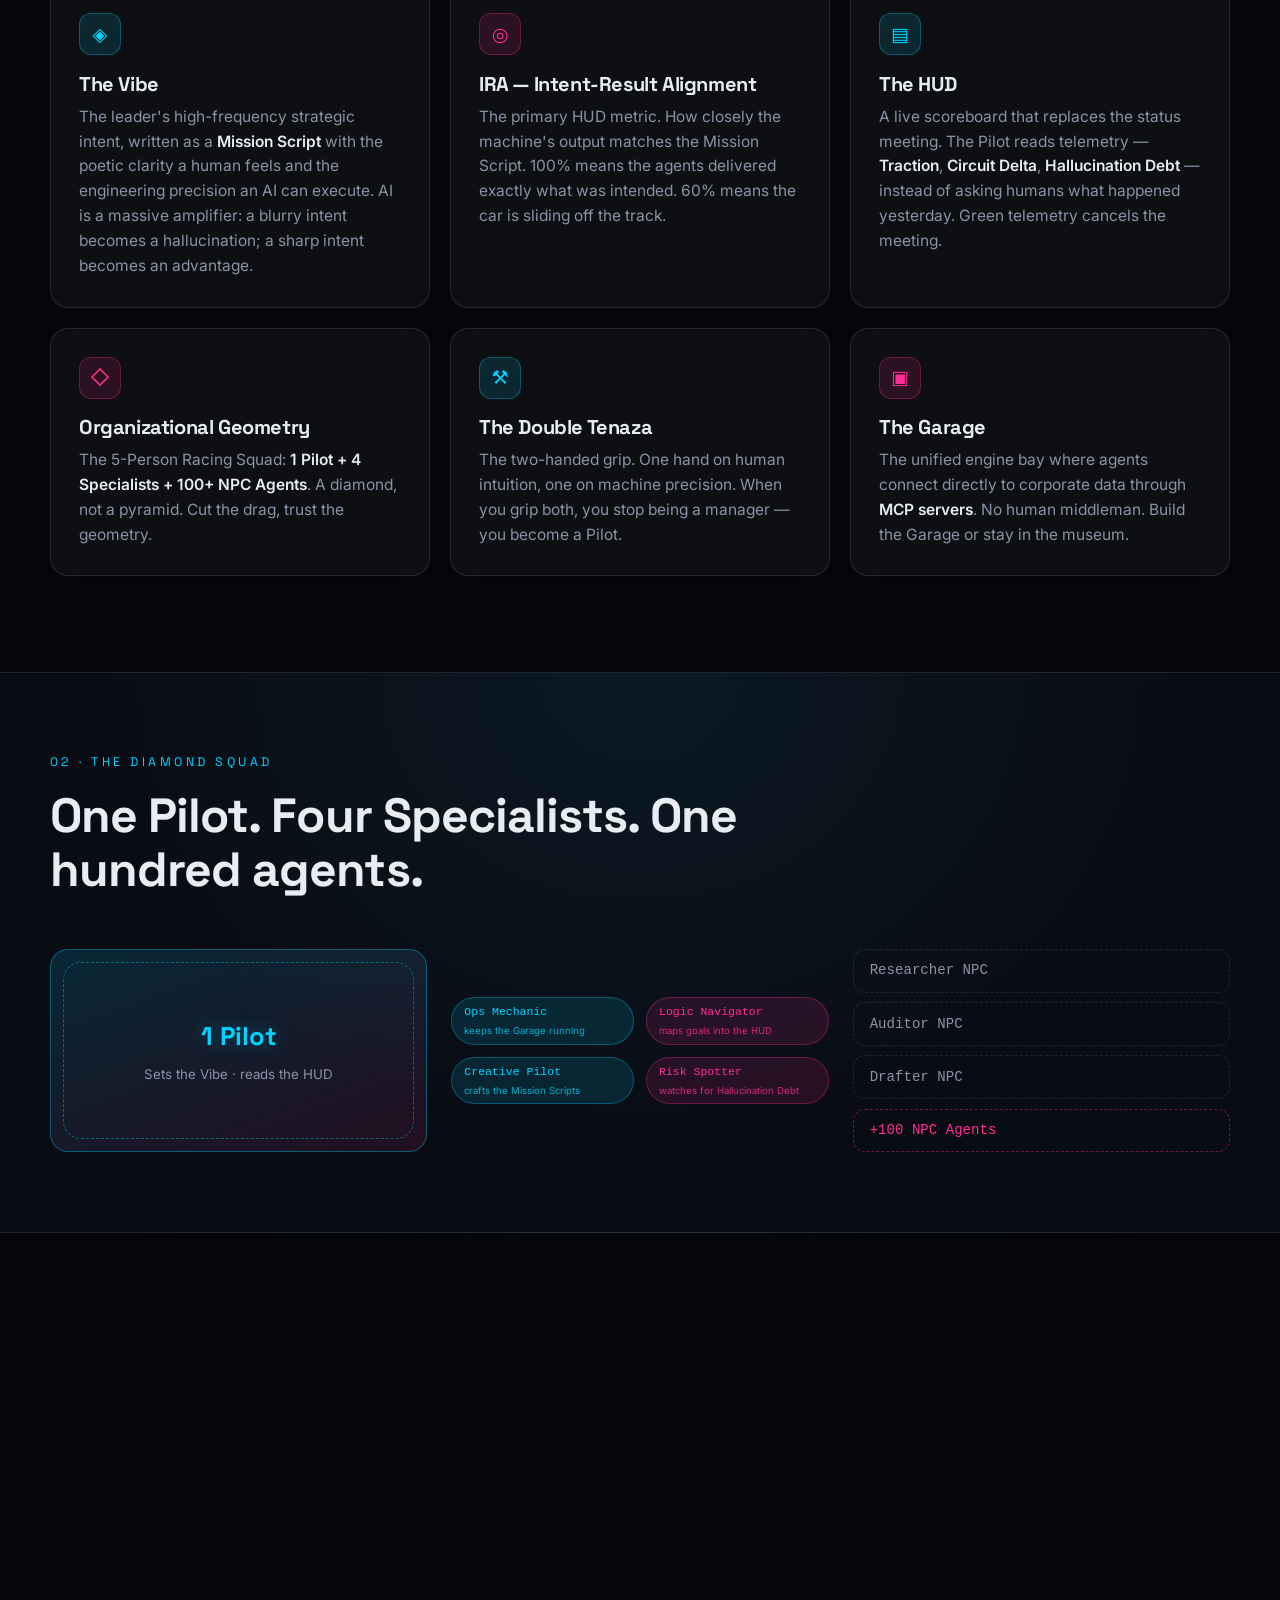
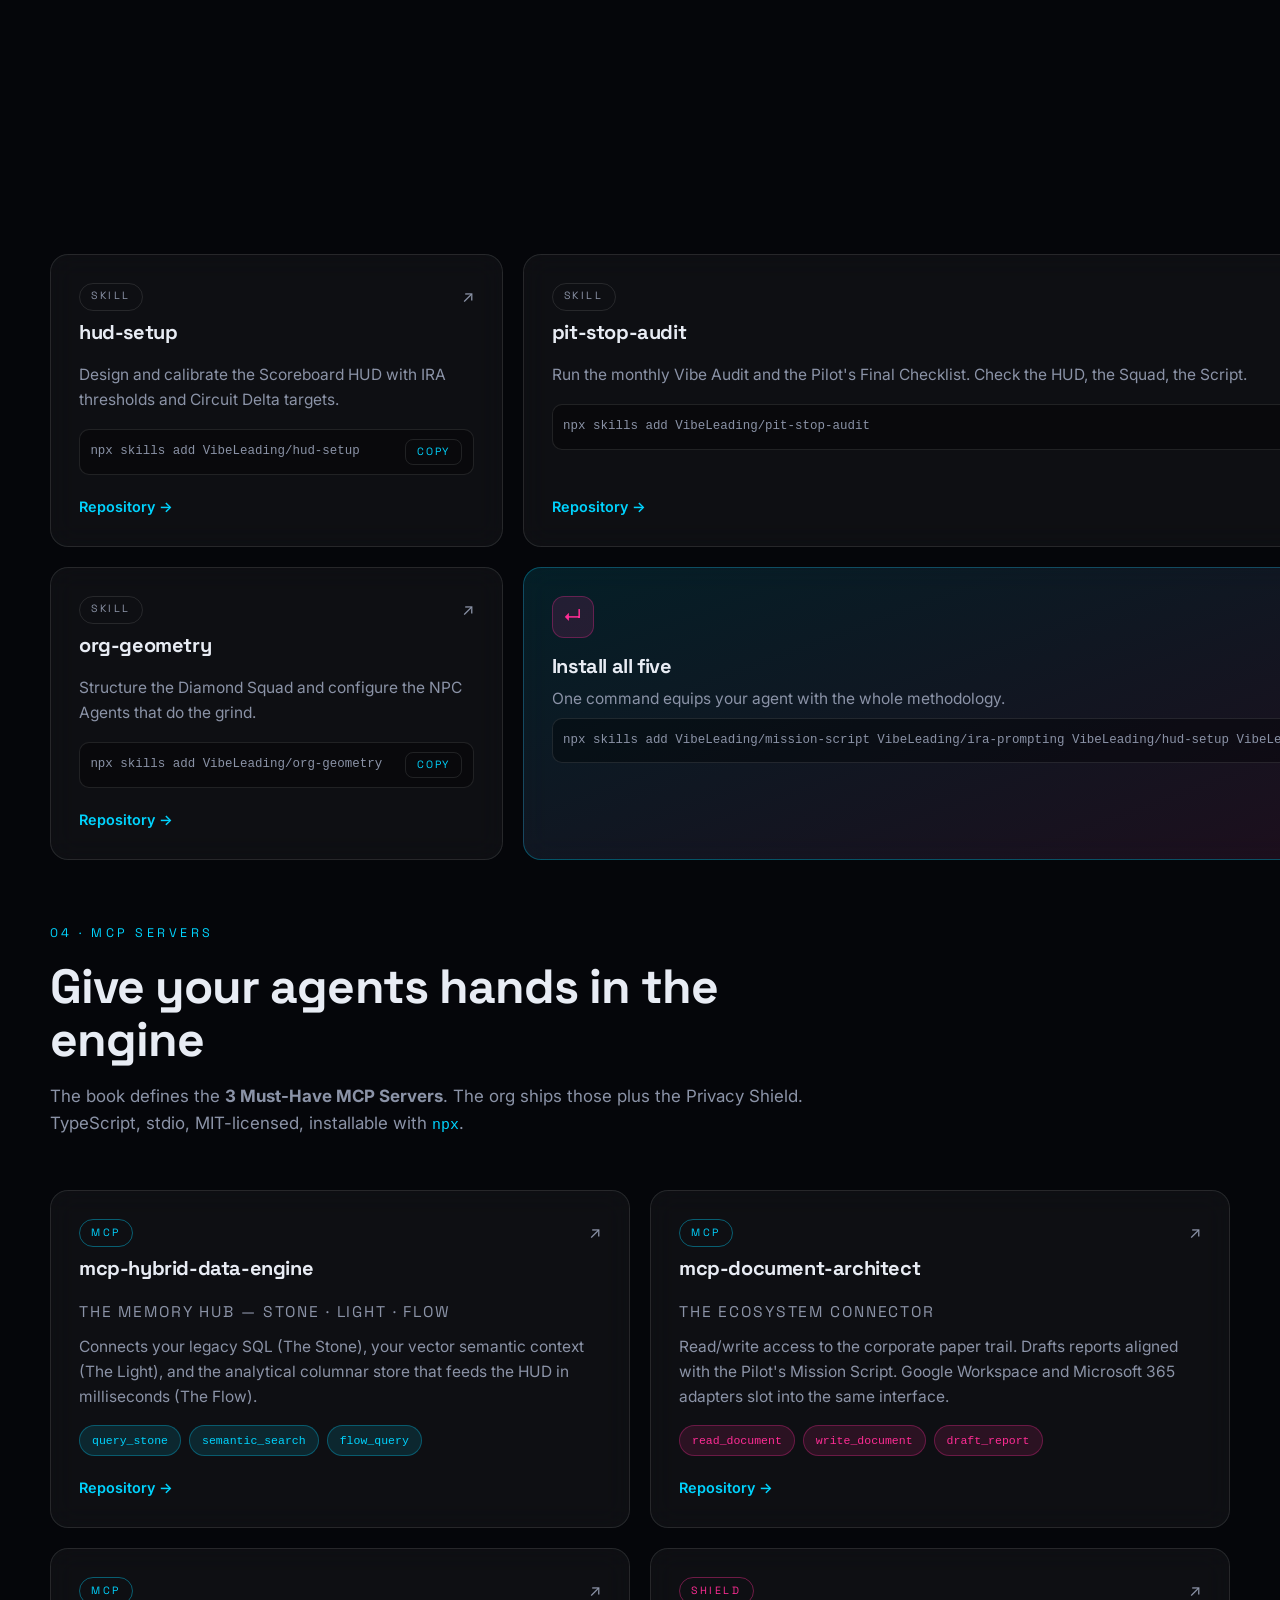
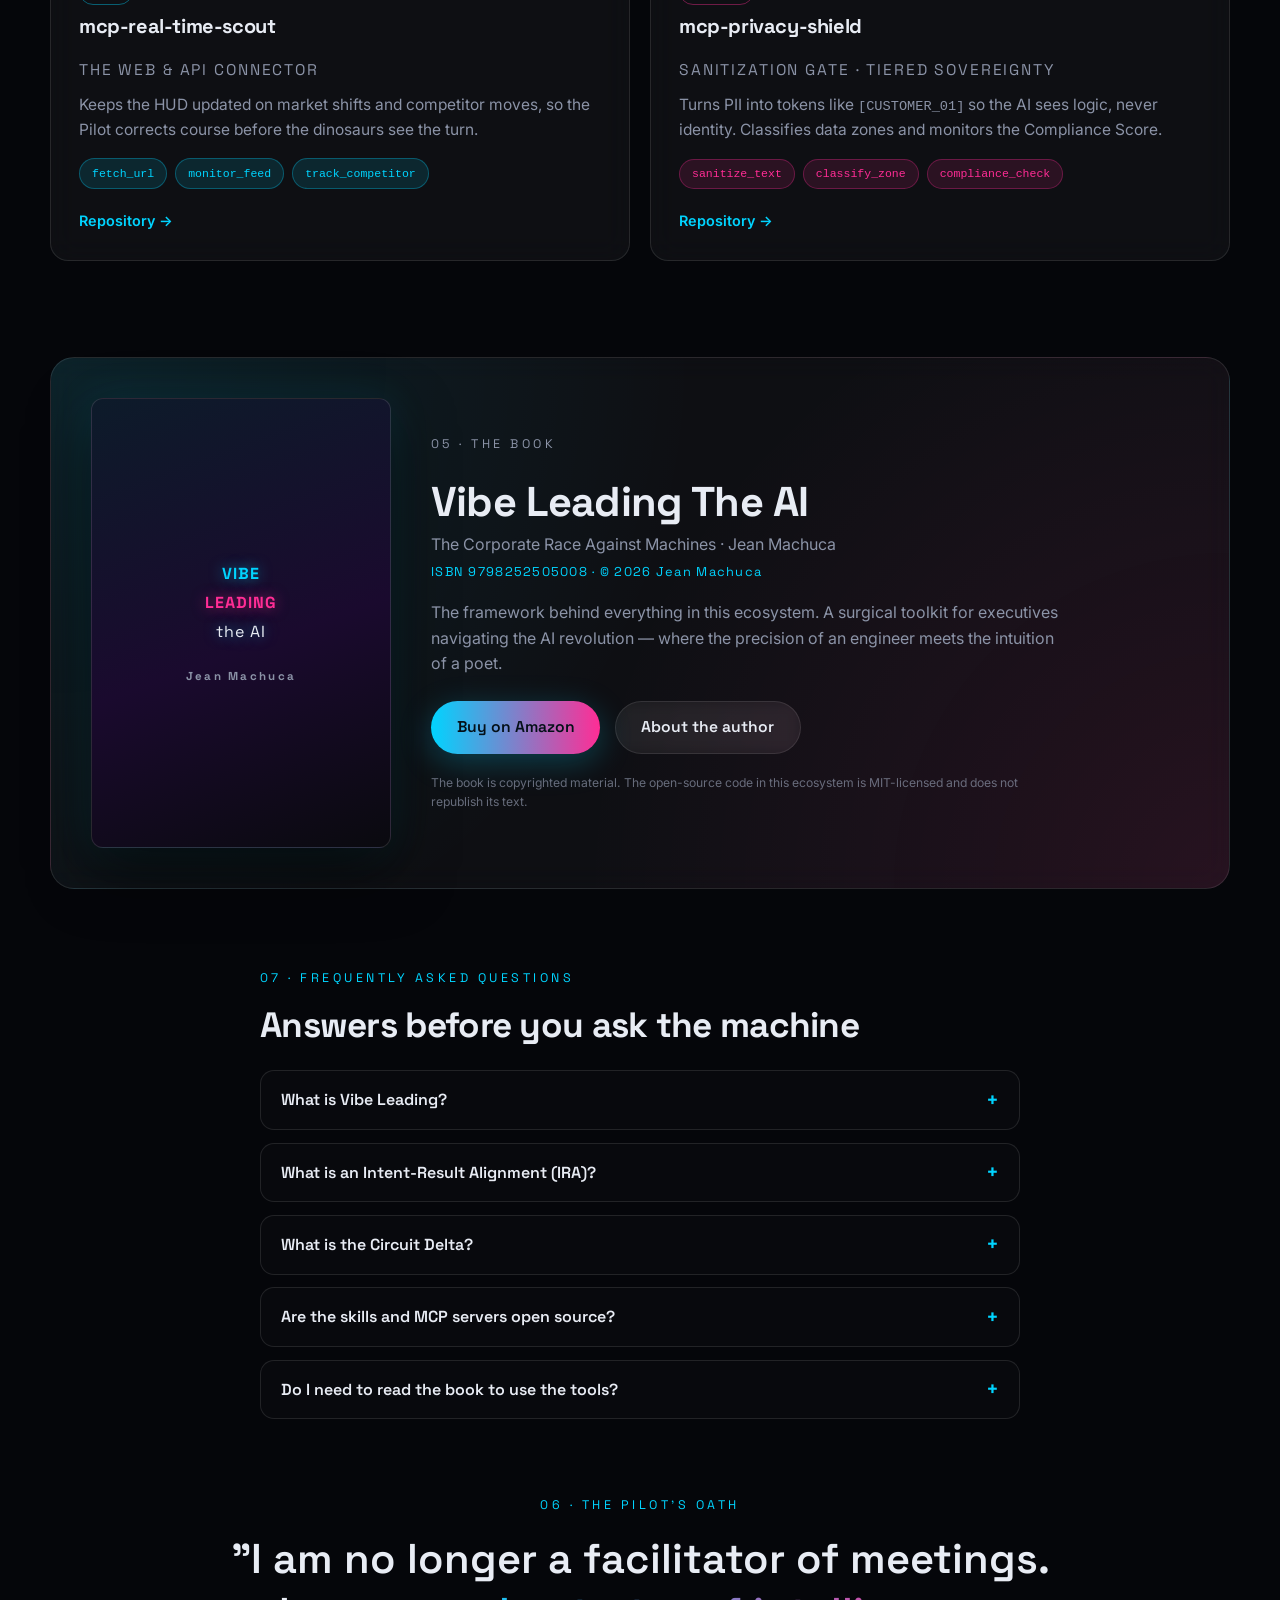
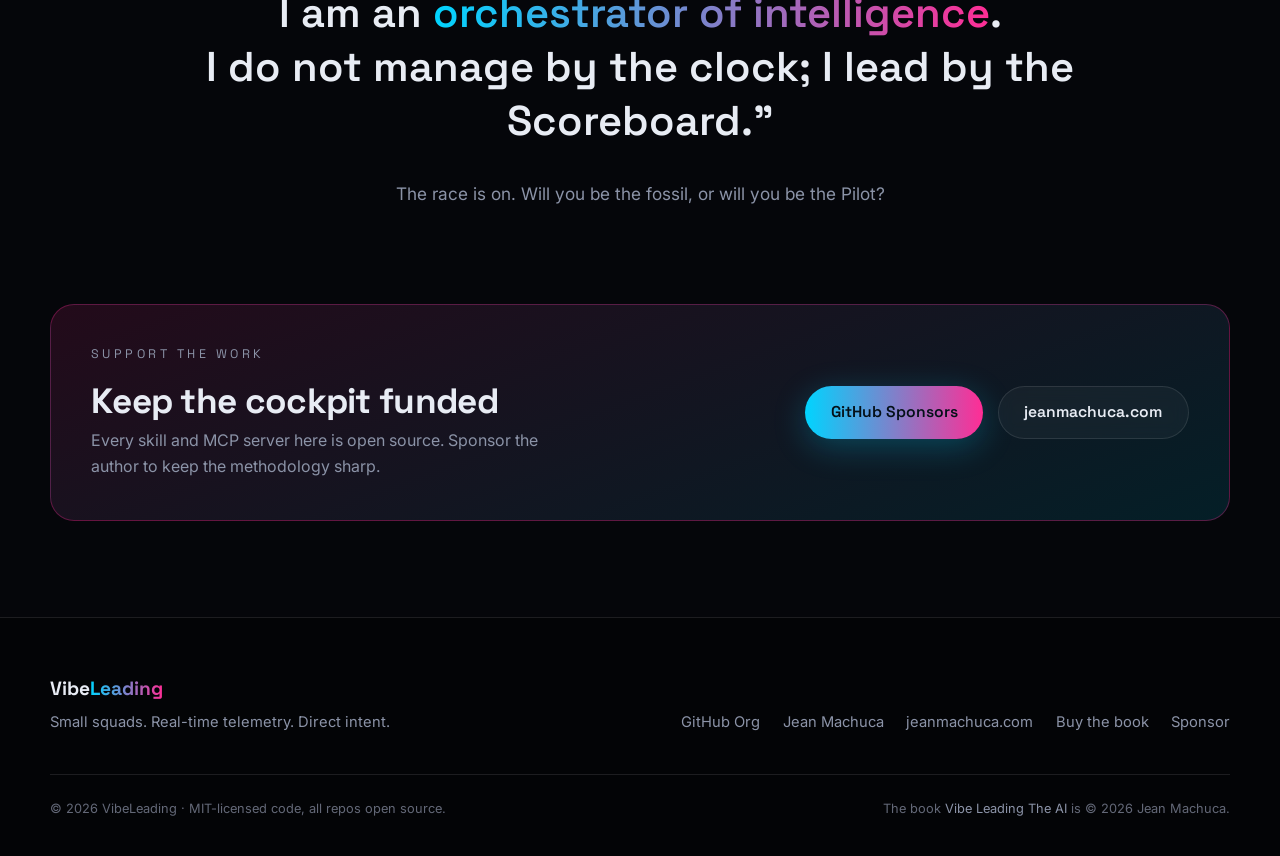
==== commit 1d1fc177: "fix: clarify agent quickstart prompt - tools empower the agent, not the platform" ====
--- a/index.html
+++ b/index.html
@@ -270,8 +270,8 @@
           Works in <strong>OpenCode</strong>, <strong>Claude Code</strong>, <strong>Cursor</strong>, <strong>Codex</strong>, and any agent that supports <code>npx</code> skills and MCP servers.
         </p>
         <div class="quickstart__prompt" role="region" aria-label="Copyable agent setup prompt">
-          <pre class="quickstart__code"><code>Set up VibeLeading in this agent: install all 5 skills (<code>npx skills add VibeLeading/mission-script VibeLeading/ira-prompting VibeLeading/hud-setup VibeLeading/pit-stop-audit VibeLeading/org-geometry</code>) and configure the 4 MCP servers from the @vibeleading scope (<code>@vibeleading/mcp-hybrid-data-engine</code>, <code>@vibeleading/mcp-document-architect</code>, <code>@vibeleading/mcp-real-time-scout</code>, <code>@vibeleading/mcp-privacy-shield</code>) in my agent's MCP config. Use <code>MCP_STONE_PATH=data/stone.db</code>, <code>MCP_LIGHT_PATH=data/light.json</code>, <code>MCP_FLOW_PATH=data/flow.json</code>, <code>MCP_DOCS_ROOT=~/.vlb-docs</code>, and enable <code>MCP_SHIELD_NAMES=1</code> for the Privacy Shield.</code></pre>
-          <button class="quickstart__copy" data-copy="Set up VibeLeading in this agent: install all 5 skills (npx skills add VibeLeading/mission-script VibeLeading/ira-prompting VibeLeading/hud-setup VibeLeading/pit-stop-audit VibeLeading/org-geometry) and configure the 4 MCP servers from the @vibeleading scope (@vibeleading/mcp-hybrid-data-engine, @vibeleading/mcp-document-architect, @vibeleading/mcp-real-time-scout, @vibeleading/mcp-privacy-shield) in my agent's MCP config. Use MCP_STONE_PATH=data/stone.db, MCP_LIGHT_PATH=data/light.json, MCP_FLOW_PATH=data/flow.json, MCP_DOCS_ROOT=~/.vlb-docs, and enable MCP_SHIELD_NAMES=1 for the Privacy Shield." aria-label="Copy agent setup prompt">COPY PROMPT</button>
+          <pre class="quickstart__code"><code>Give me the Vibe Leading methodology: install the 5 agent skills (Mission Script, IRA Prompting, HUD Setup, Pit Stop Audit, Org Geometry) so I can lead AI agents by intent + real-time telemetry, and add the 4 MCP servers (Hybrid Data Engine, Document Architect, Real-Time Scout, Privacy Shield) to my MCP config so I get hands in the corporate engine — legacy SQL, vector search, analytical columns, web intelligence, and PII sanitization. Env: MCP_STONE_PATH=data/stone.db, MCP_LIGHT_PATH=data/light.json, MCP_FLOW_PATH=data/flow.json, MCP_DOCS_ROOT=~/.vlb-docs, MCP_SHIELD_NAMES=1.</code></pre>
+          <button class="quickstart__copy" data-copy="Give me the Vibe Leading methodology: install the 5 agent skills (Mission Script, IRA Prompting, HUD Setup, Pit Stop Audit, Org Geometry) so I can lead AI agents by intent + real-time telemetry, and add the 4 MCP servers (Hybrid Data Engine, Document Architect, Real-Time Scout, Privacy Shield) to my MCP config so I get hands in the corporate engine — legacy SQL, vector search, analytical columns, web intelligence, and PII sanitization. Env: MCP_STONE_PATH=data/stone.db, MCP_LIGHT_PATH=data/light.json, MCP_FLOW_PATH=data/flow.json, MCP_DOCS_ROOT=~/.vlb-docs, MCP_SHIELD_NAMES=1." aria-label="Copy agent setup prompt">COPY PROMPT</button>
         </div>
         <p class="quickstart__note">The agent will run the installs and write the MCP config (e.g. <code>.mcp.json</code> for OpenCode, <code>claude_desktop_config.json</code> for Claude Desktop). Restart the agent after it finishes.</p>
       </div>
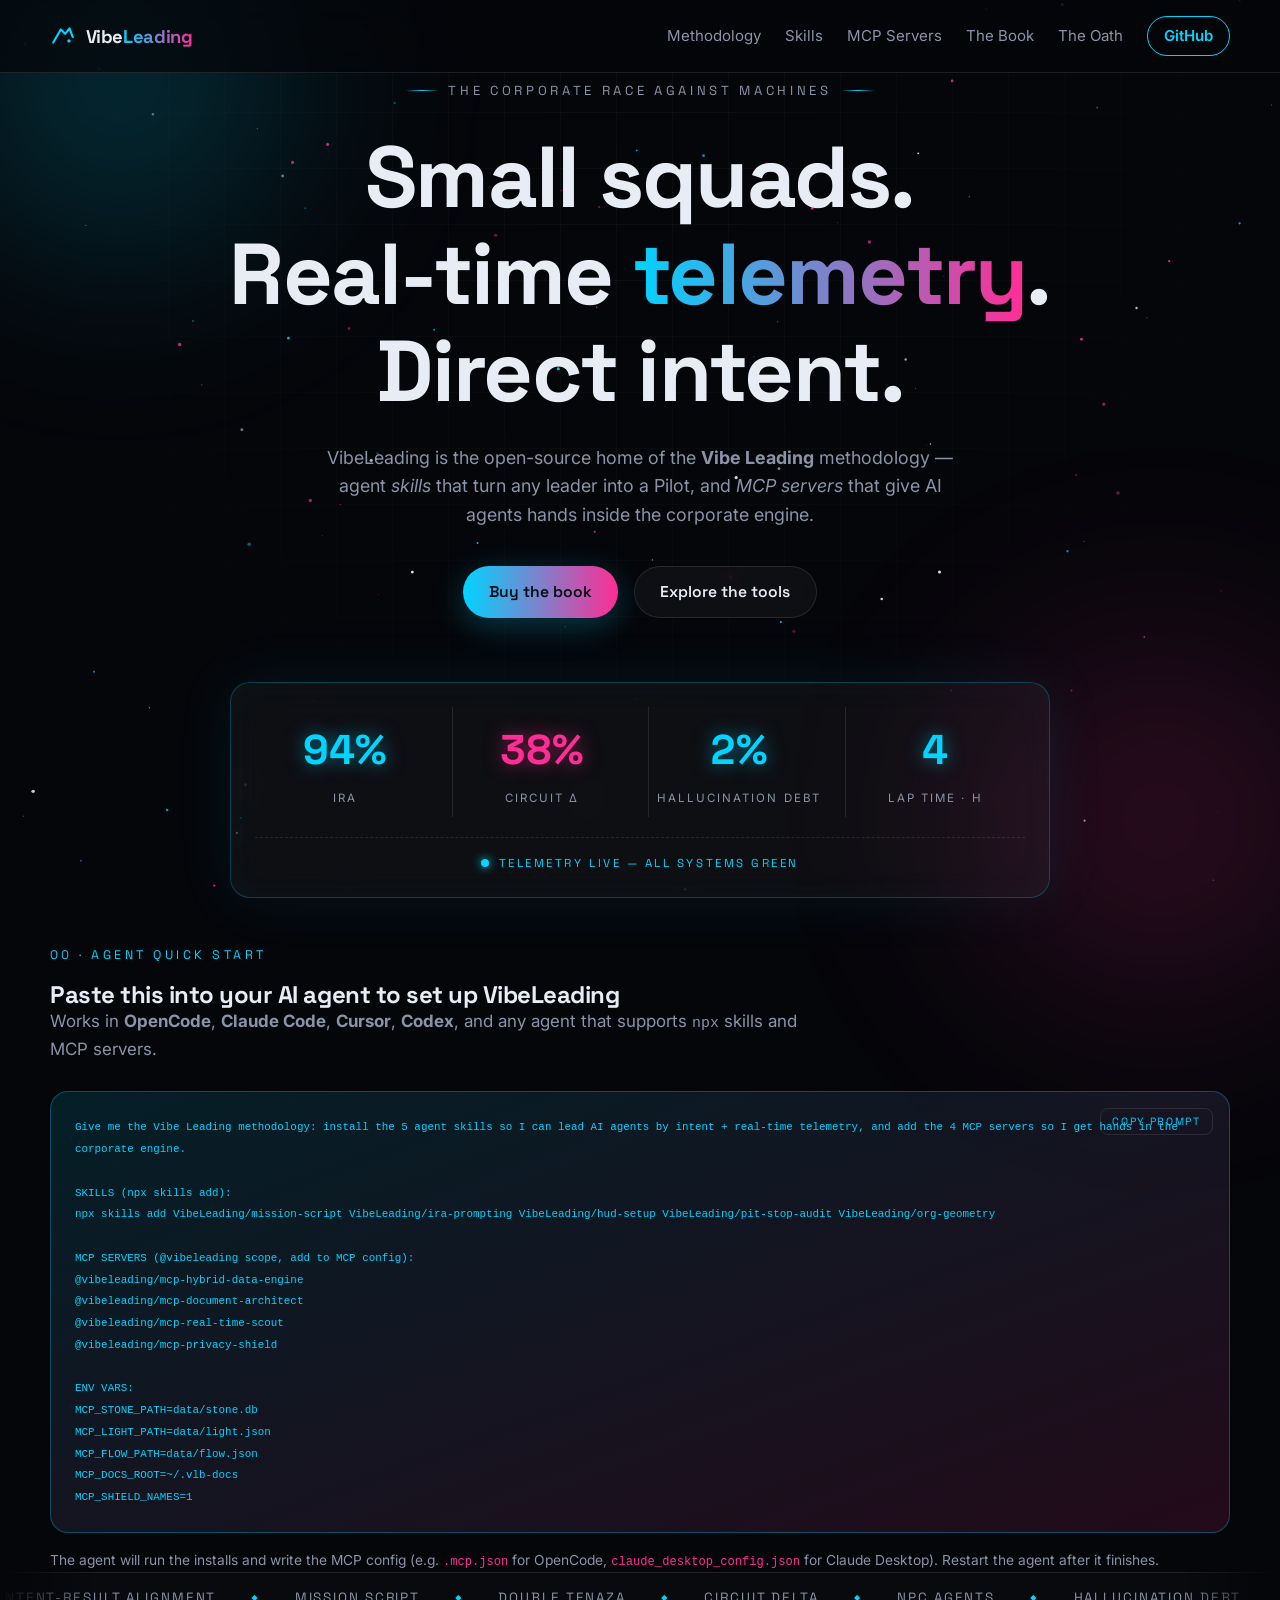
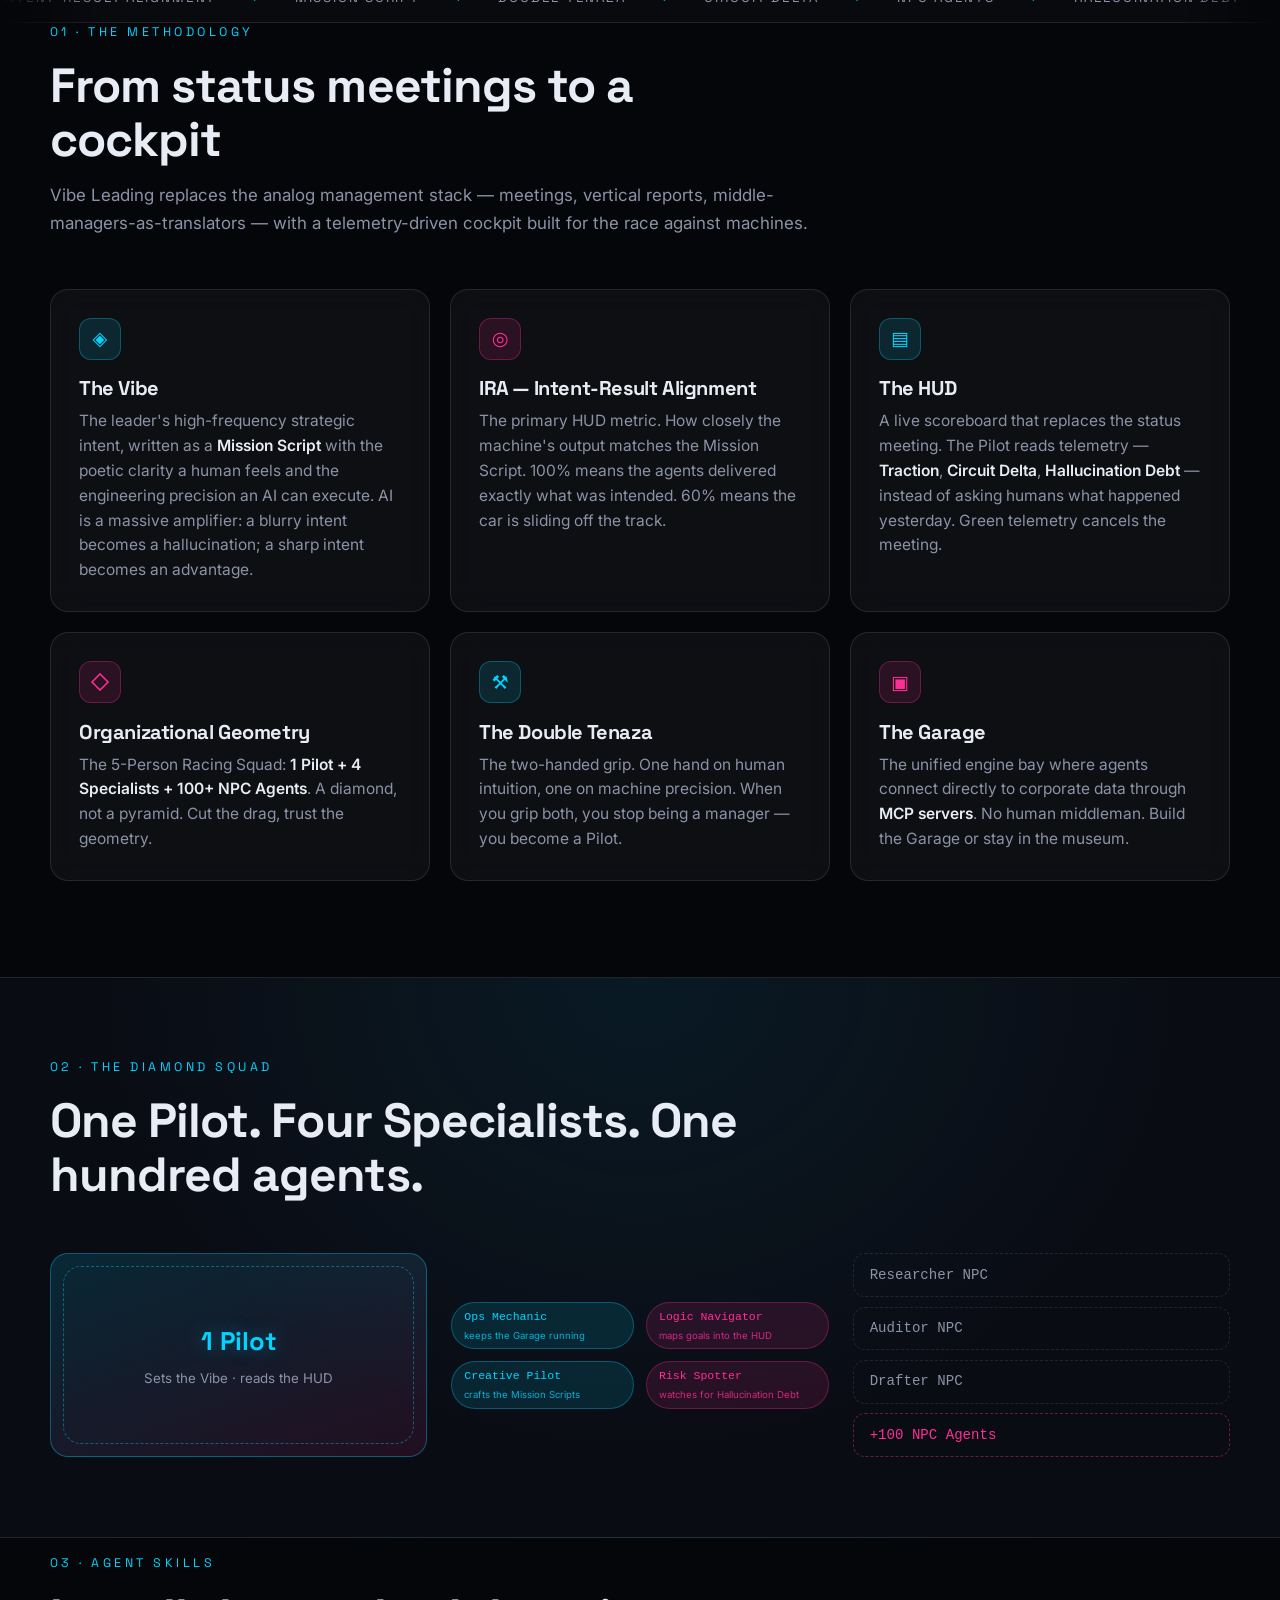
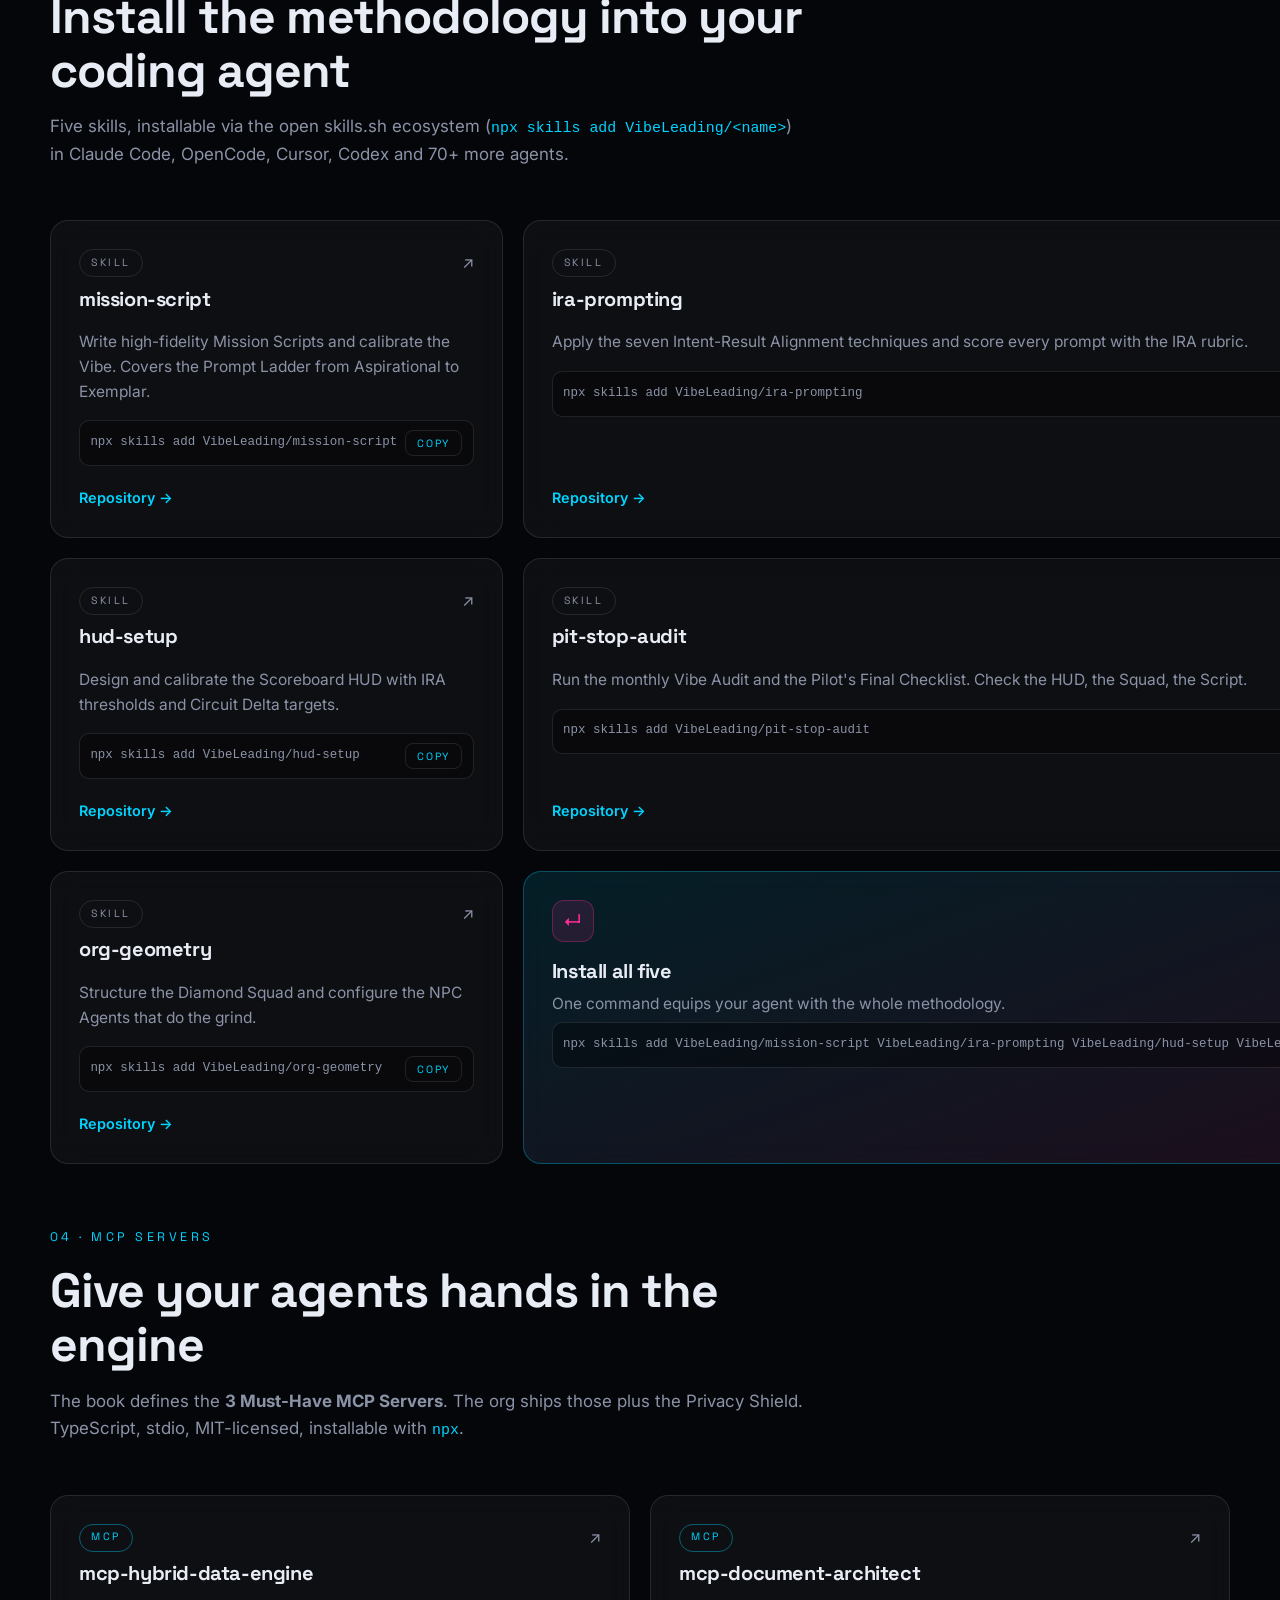
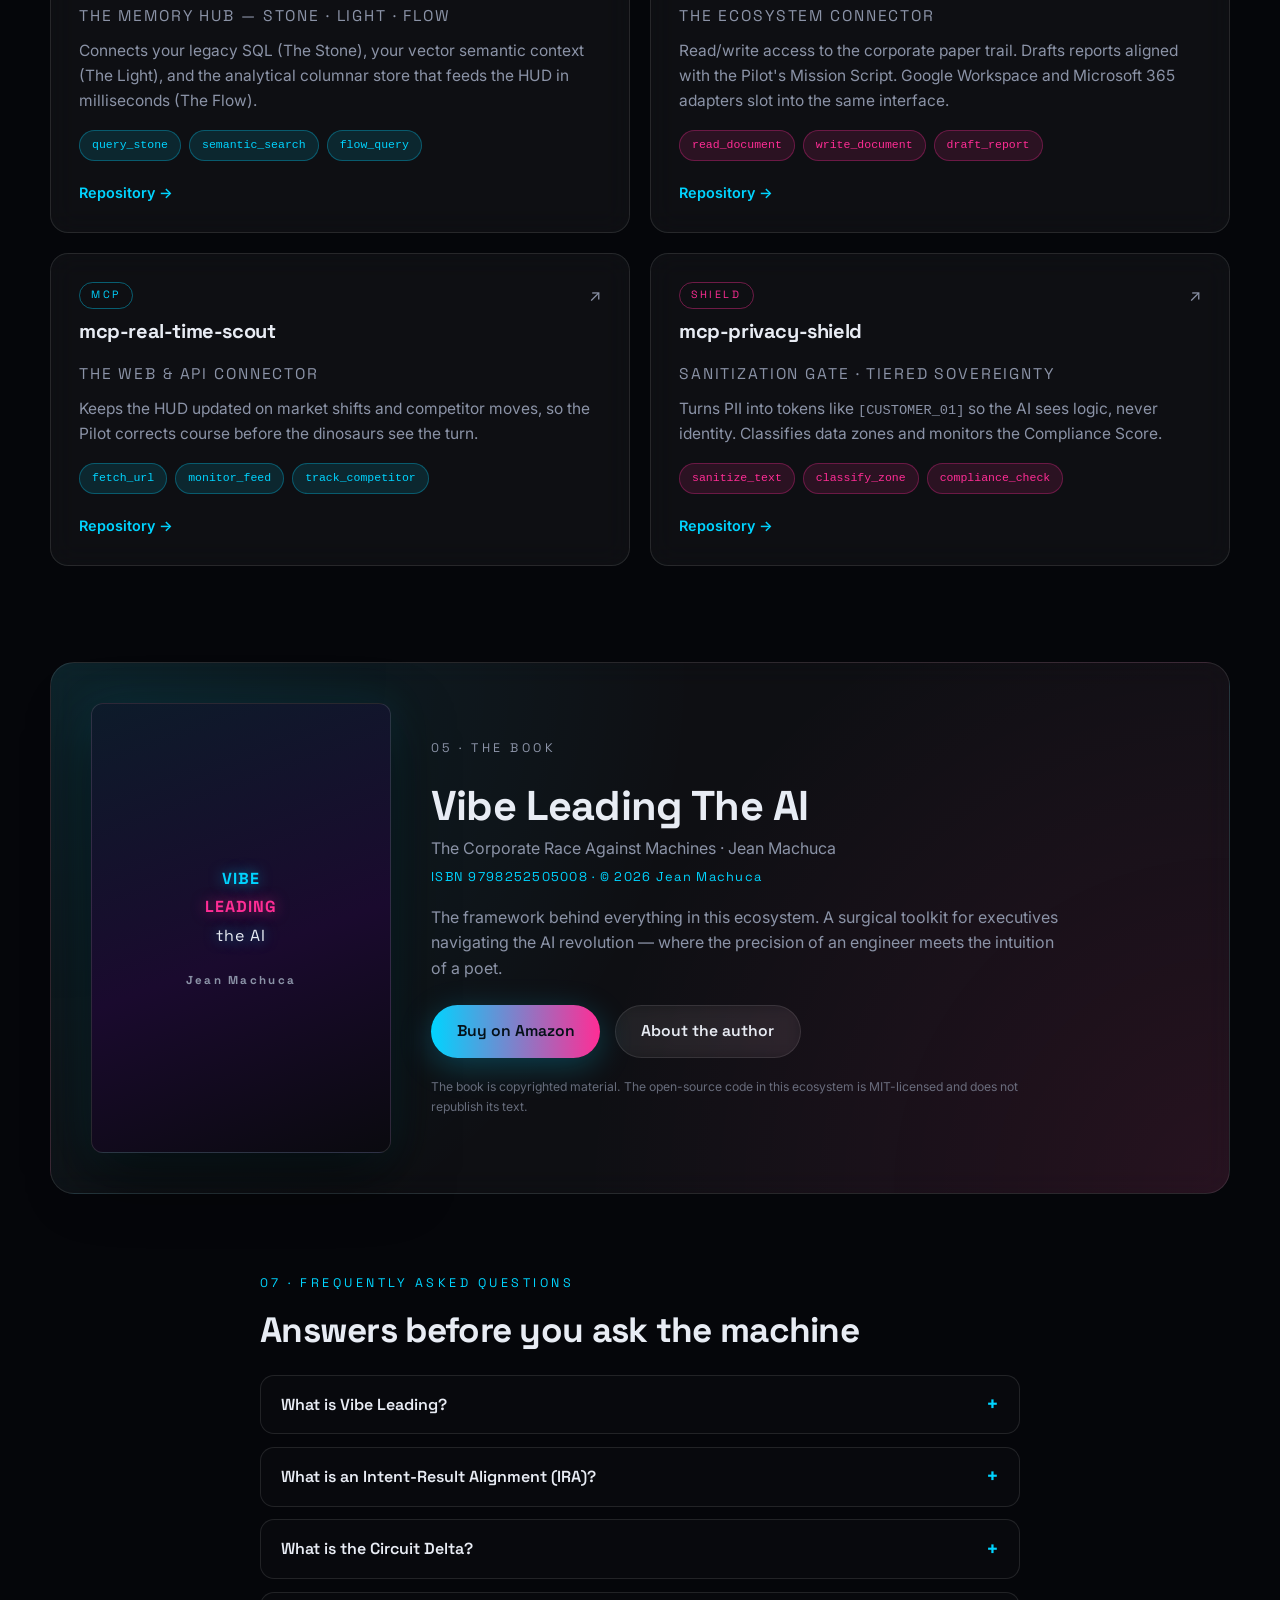
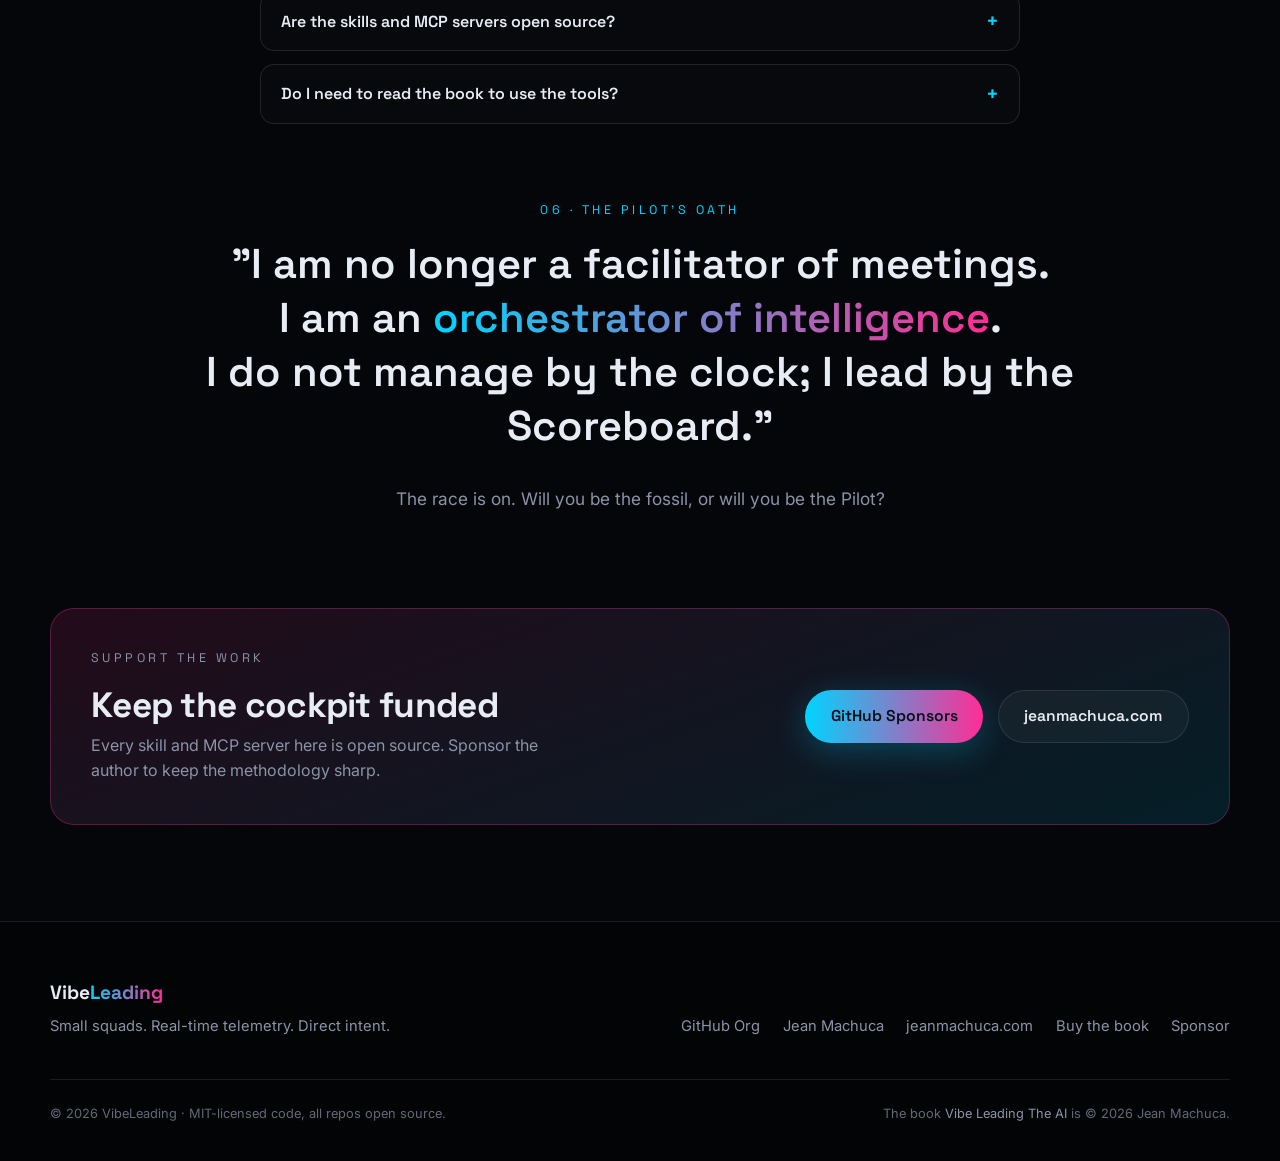
==== commit 73f60b4d: "fix: quickstart prompt includes both framing + exact install commands" ====
--- a/index.html
+++ b/index.html
@@ -270,8 +270,40 @@
           Works in <strong>OpenCode</strong>, <strong>Claude Code</strong>, <strong>Cursor</strong>, <strong>Codex</strong>, and any agent that supports <code>npx</code> skills and MCP servers.
         </p>
         <div class="quickstart__prompt" role="region" aria-label="Copyable agent setup prompt">
-          <pre class="quickstart__code"><code>Give me the Vibe Leading methodology: install the 5 agent skills (Mission Script, IRA Prompting, HUD Setup, Pit Stop Audit, Org Geometry) so I can lead AI agents by intent + real-time telemetry, and add the 4 MCP servers (Hybrid Data Engine, Document Architect, Real-Time Scout, Privacy Shield) to my MCP config so I get hands in the corporate engine — legacy SQL, vector search, analytical columns, web intelligence, and PII sanitization. Env: MCP_STONE_PATH=data/stone.db, MCP_LIGHT_PATH=data/light.json, MCP_FLOW_PATH=data/flow.json, MCP_DOCS_ROOT=~/.vlb-docs, MCP_SHIELD_NAMES=1.</code></pre>
-          <button class="quickstart__copy" data-copy="Give me the Vibe Leading methodology: install the 5 agent skills (Mission Script, IRA Prompting, HUD Setup, Pit Stop Audit, Org Geometry) so I can lead AI agents by intent + real-time telemetry, and add the 4 MCP servers (Hybrid Data Engine, Document Architect, Real-Time Scout, Privacy Shield) to my MCP config so I get hands in the corporate engine — legacy SQL, vector search, analytical columns, web intelligence, and PII sanitization. Env: MCP_STONE_PATH=data/stone.db, MCP_LIGHT_PATH=data/light.json, MCP_FLOW_PATH=data/flow.json, MCP_DOCS_ROOT=~/.vlb-docs, MCP_SHIELD_NAMES=1." aria-label="Copy agent setup prompt">COPY PROMPT</button>
+          <pre class="quickstart__code"><code>Give me the Vibe Leading methodology: install the 5 agent skills so I can lead AI agents by intent + real-time telemetry, and add the 4 MCP servers so I get hands in the corporate engine.
+
+SKILLS (npx skills add):
+npx skills add VibeLeading/mission-script VibeLeading/ira-prompting VibeLeading/hud-setup VibeLeading/pit-stop-audit VibeLeading/org-geometry
+
+MCP SERVERS (@vibeleading scope, add to MCP config):
+@vibeleading/mcp-hybrid-data-engine
+@vibeleading/mcp-document-architect
+@vibeleading/mcp-real-time-scout
+@vibeleading/mcp-privacy-shield
+
+ENV VARS:
+MCP_STONE_PATH=data/stone.db
+MCP_LIGHT_PATH=data/light.json
+MCP_FLOW_PATH=data/flow.json
+MCP_DOCS_ROOT=~/.vlb-docs
+MCP_SHIELD_NAMES=1</code></pre>
+          <button class="quickstart__copy" data-copy="Give me the Vibe Leading methodology: install the 5 agent skills so I can lead AI agents by intent + real-time telemetry, and add the 4 MCP servers so I get hands in the corporate engine.
+
+SKILLS (npx skills add):
+npx skills add VibeLeading/mission-script VibeLeading/ira-prompting VibeLeading/hud-setup VibeLeading/pit-stop-audit VibeLeading/org-geometry
+
+MCP SERVERS (@vibeleading scope, add to MCP config):
+@vibeleading/mcp-hybrid-data-engine
+@vibeleading/mcp-document-architect
+@vibeleading/mcp-real-time-scout
+@vibeleading/mcp-privacy-shield
+
+ENV VARS:
+MCP_STONE_PATH=data/stone.db
+MCP_LIGHT_PATH=data/light.json
+MCP_FLOW_PATH=data/flow.json
+MCP_DOCS_ROOT=~/.vlb-docs
+MCP_SHIELD_NAMES=1" aria-label="Copy agent setup prompt">COPY PROMPT</button>
         </div>
         <p class="quickstart__note">The agent will run the installs and write the MCP config (e.g. <code>.mcp.json</code> for OpenCode, <code>claude_desktop_config.json</code> for Claude Desktop). Restart the agent after it finishes.</p>
       </div>
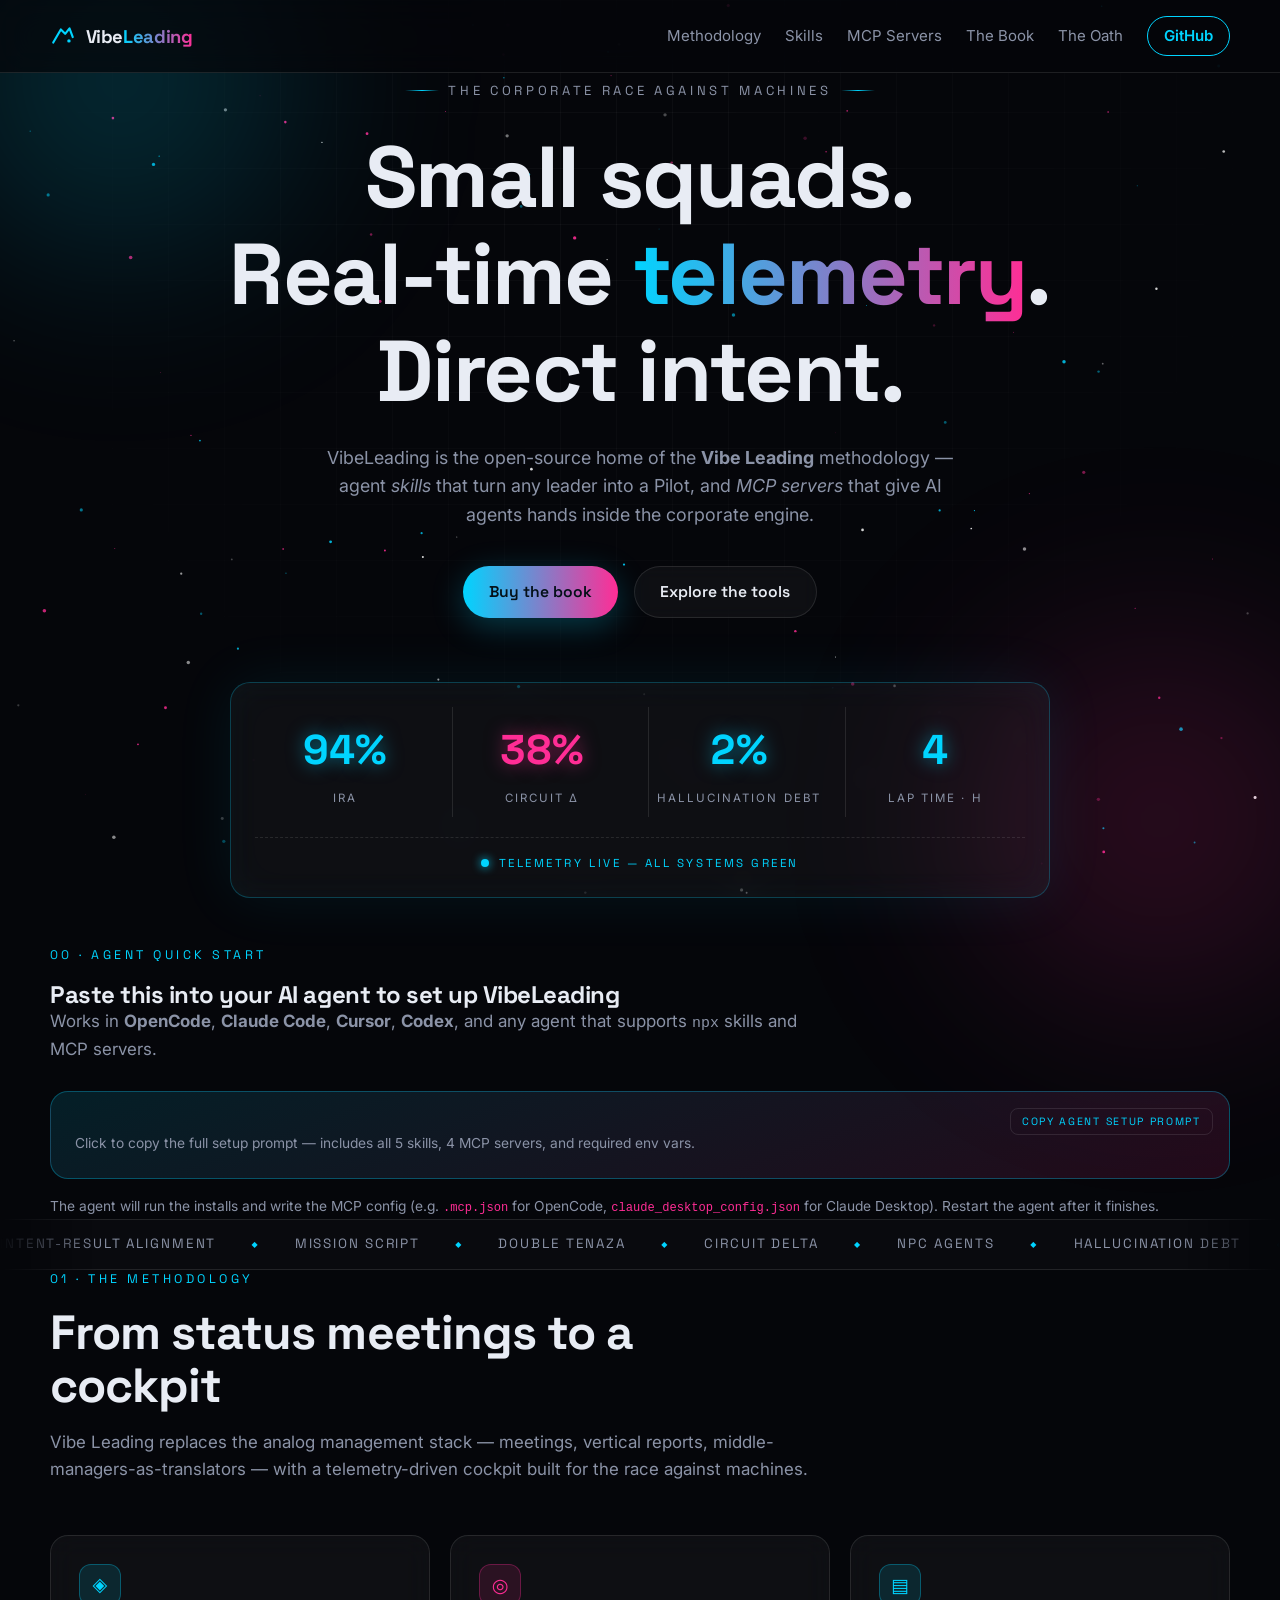
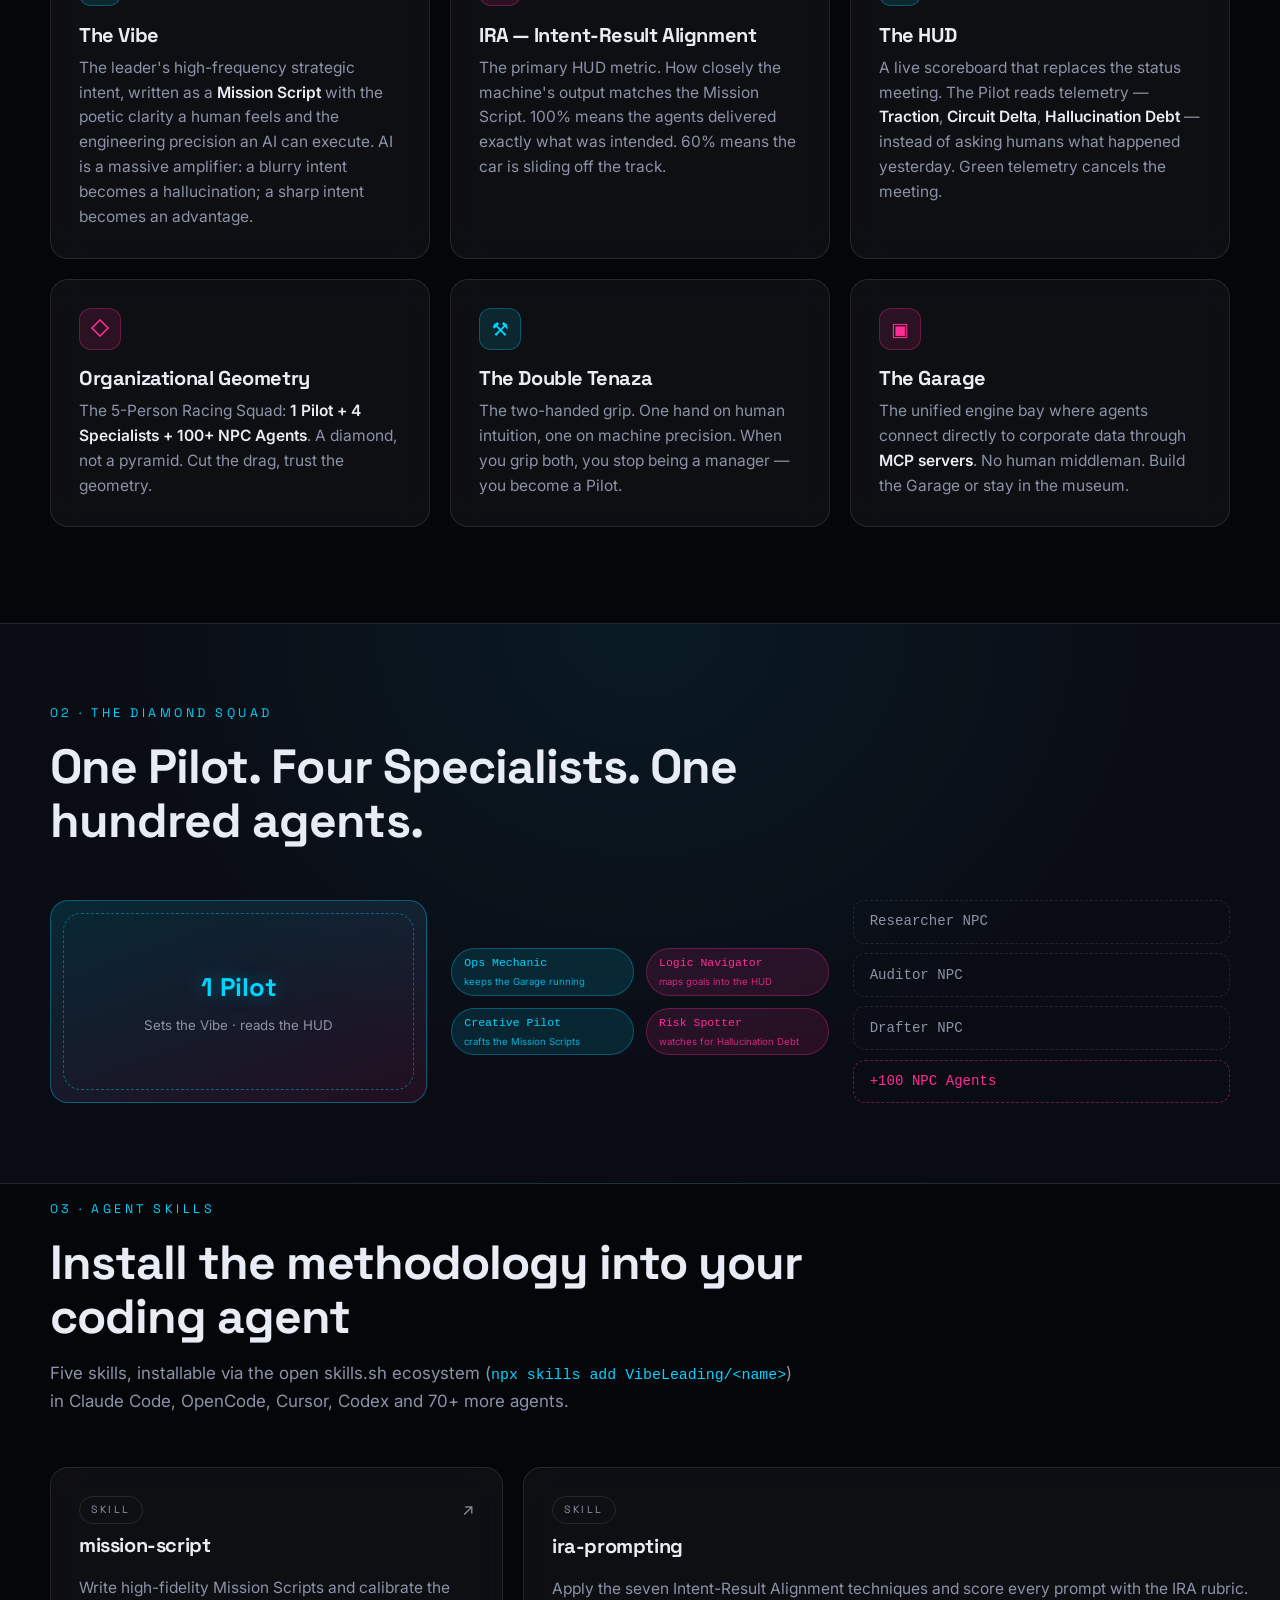
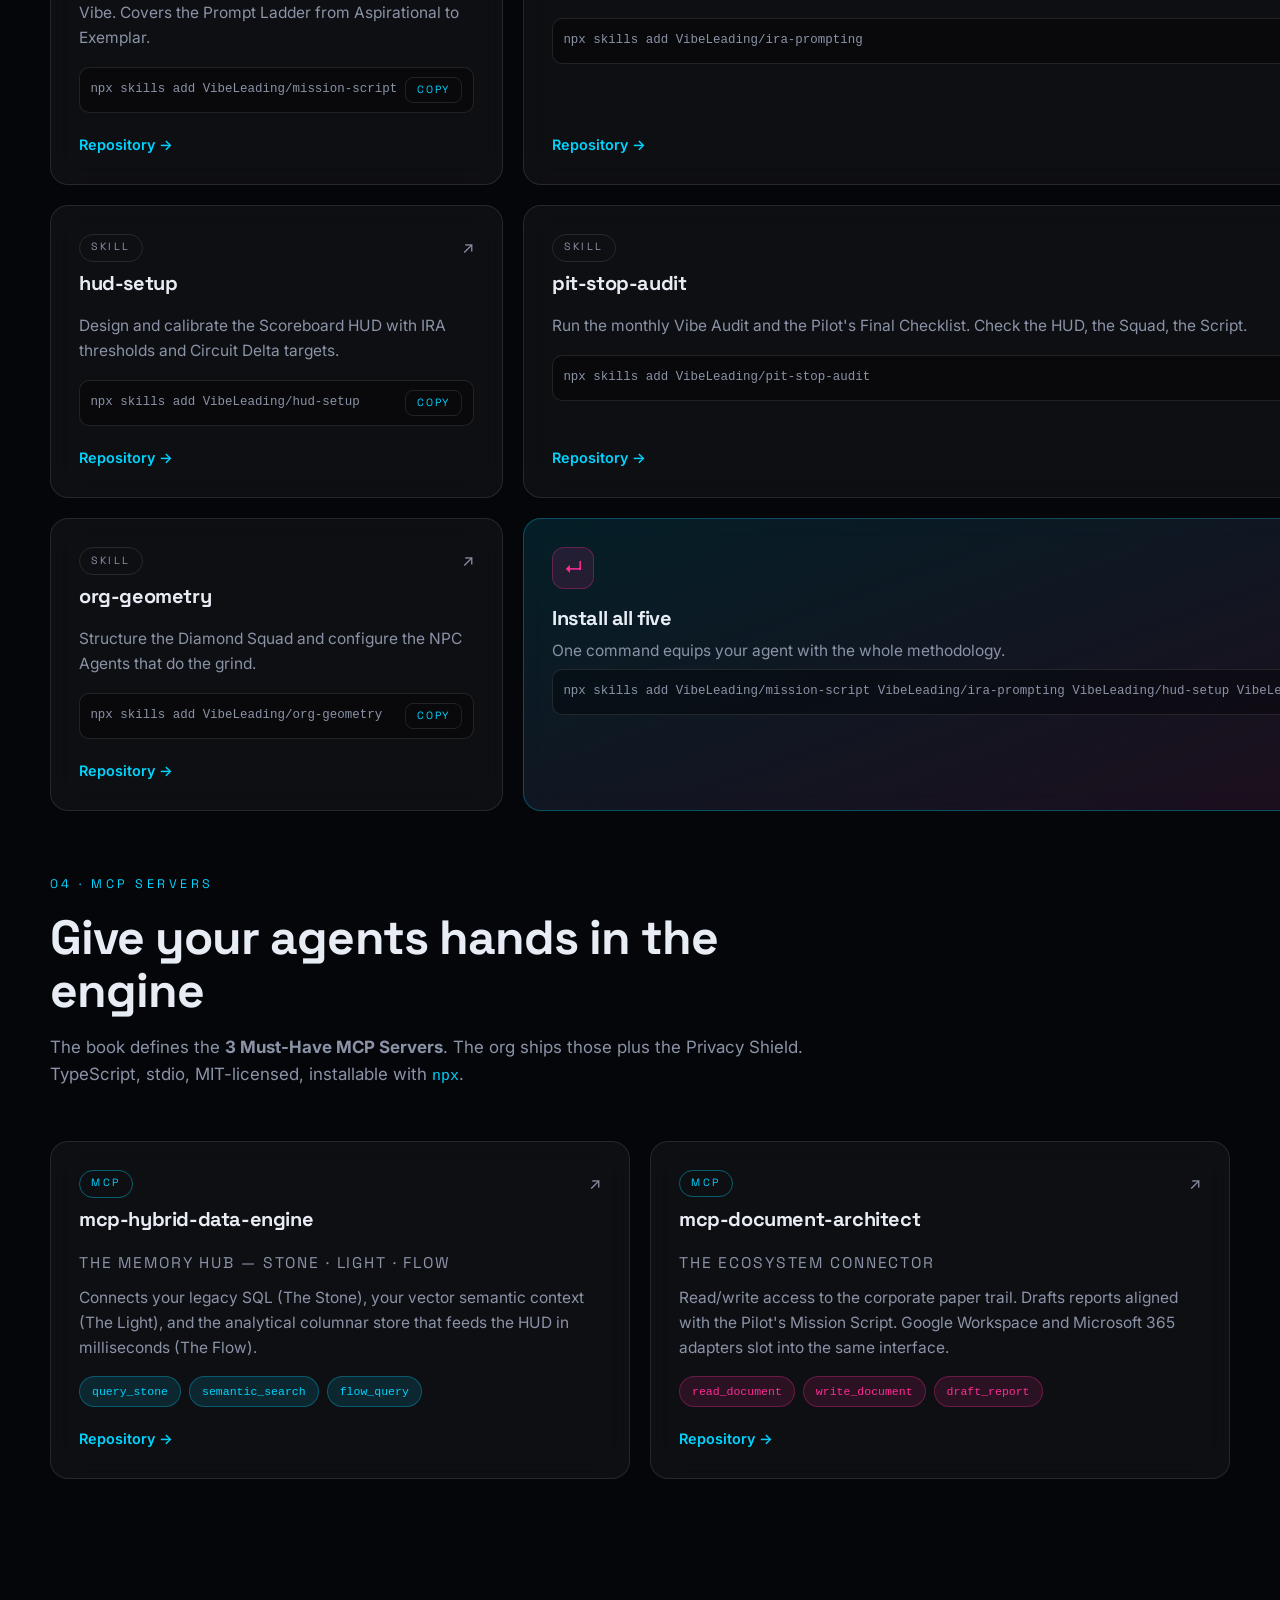
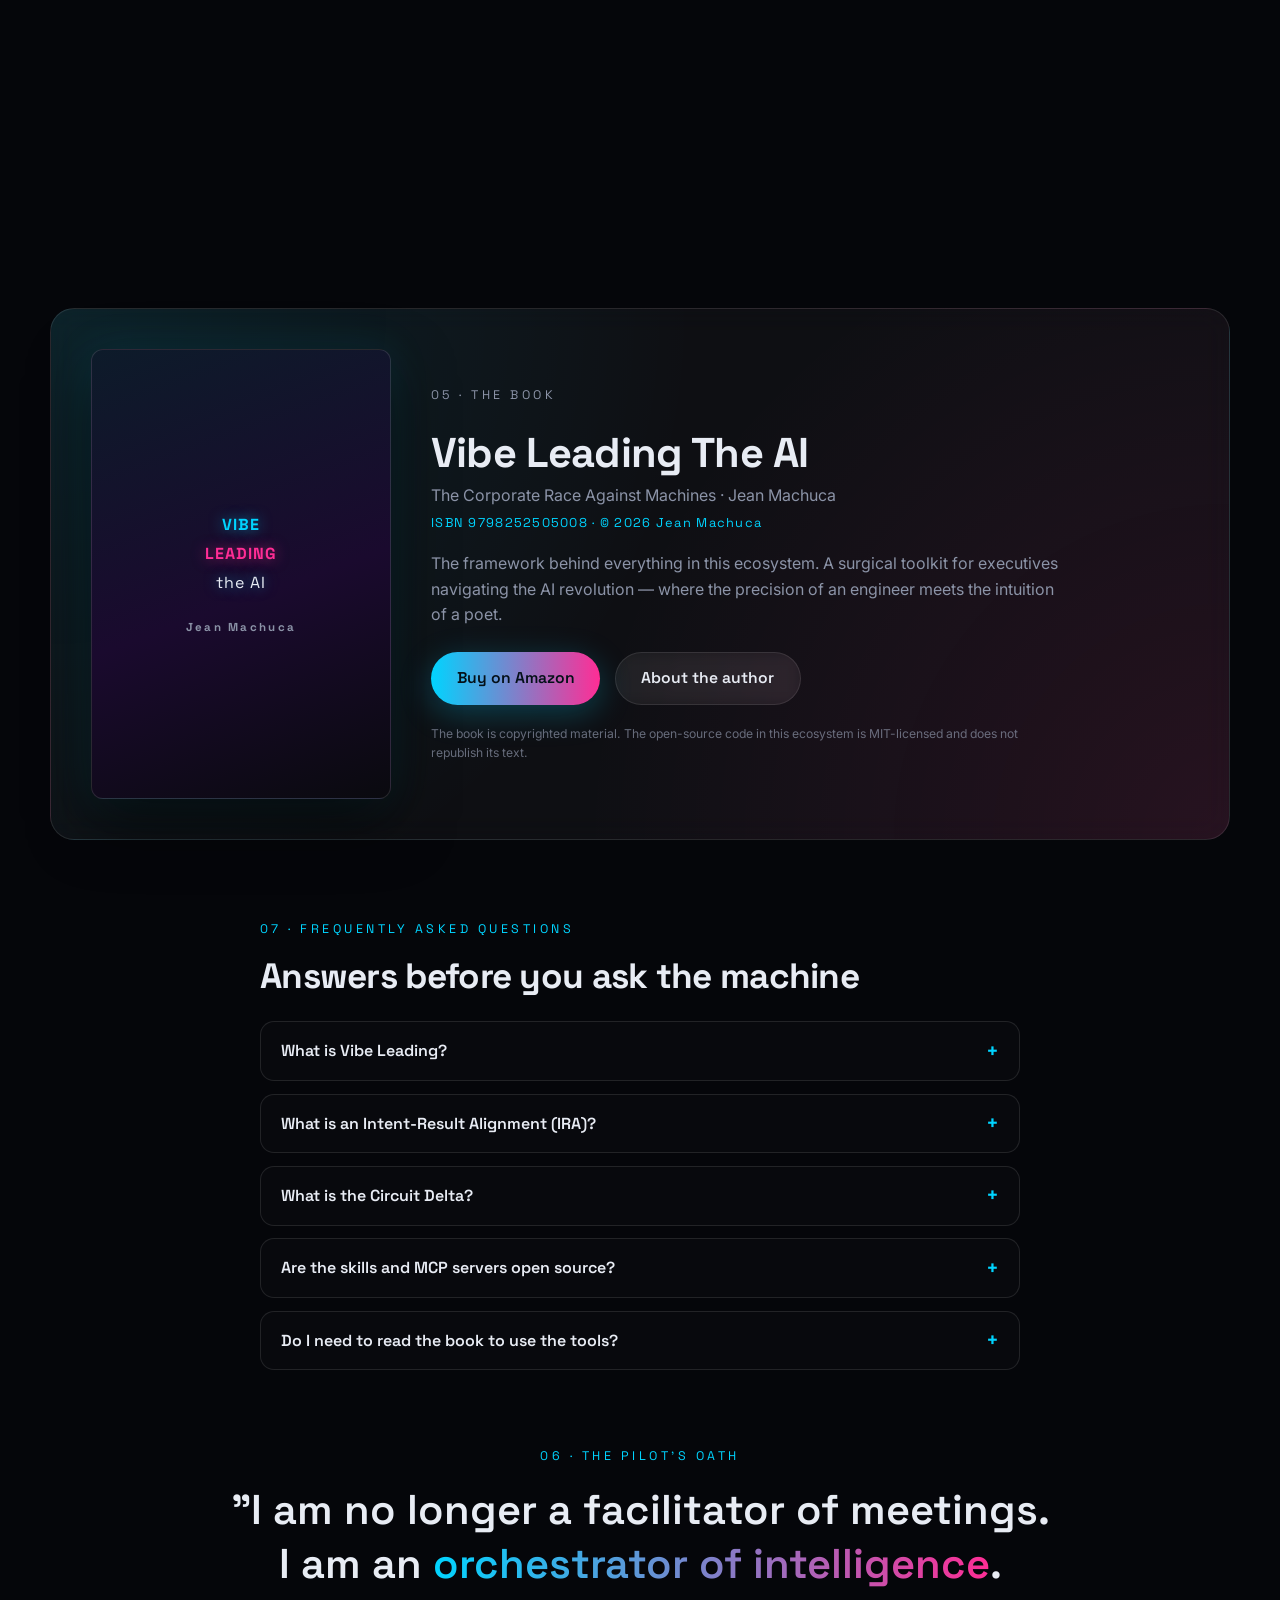
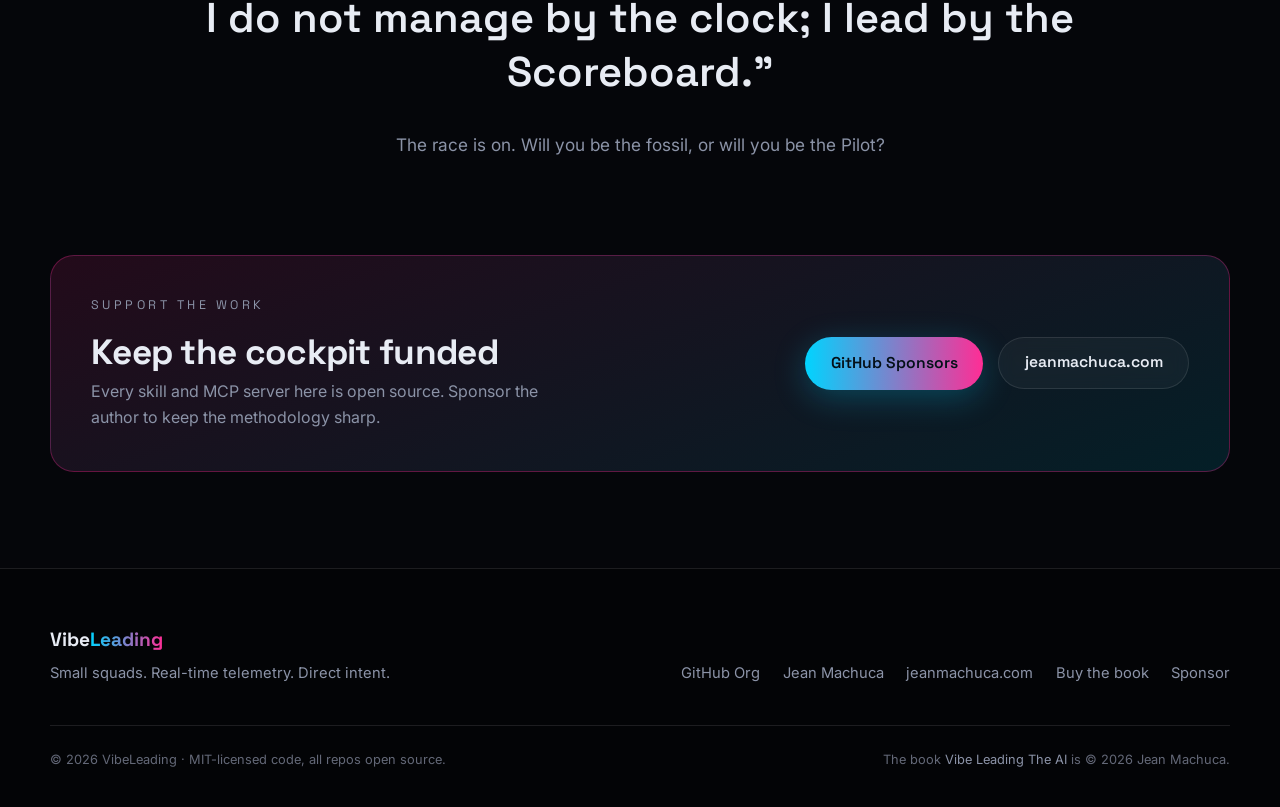
==== commit a5bdbf60: "feat: add agent-specific MCP install note to website quickstart prompt" ====
--- a/index.html
+++ b/index.html
@@ -270,12 +270,12 @@
           Works in <strong>OpenCode</strong>, <strong>Claude Code</strong>, <strong>Cursor</strong>, <strong>Codex</strong>, and any agent that supports <code>npx</code> skills and MCP servers.
         </p>
         <div class="quickstart__prompt" role="region" aria-label="Copyable agent setup prompt">
-          <pre class="quickstart__code"><code>Give me the Vibe Leading methodology: install the 5 agent skills so I can lead AI agents by intent + real-time telemetry, and add the 4 MCP servers so I get hands in the corporate engine.
+          <button class="quickstart__copy" data-copy="Give me the Vibe Leading methodology: install the 5 agent skills so I can lead AI agents by intent + real-time telemetry, and add the 4 MCP servers so I get hands in the corporate engine.
 
 SKILLS (npx skills add):
 npx skills add VibeLeading/mission-script VibeLeading/ira-prompting VibeLeading/hud-setup VibeLeading/pit-stop-audit VibeLeading/org-geometry
 
-MCP SERVERS (@vibeleading scope, add to MCP config):
+MCP SERVERS (@vibeleading scope, add to YOUR agent's MCP config):
 @vibeleading/mcp-hybrid-data-engine
 @vibeleading/mcp-document-architect
 @vibeleading/mcp-real-time-scout
@@ -286,24 +286,14 @@
 MCP_LIGHT_PATH=data/light.json
 MCP_FLOW_PATH=data/flow.json
 MCP_DOCS_ROOT=~/.vlb-docs
-MCP_SHIELD_NAMES=1</code></pre>
-          <button class="quickstart__copy" data-copy="Give me the Vibe Leading methodology: install the 5 agent skills so I can lead AI agents by intent + real-time telemetry, and add the 4 MCP servers so I get hands in the corporate engine.
-
-SKILLS (npx skills add):
-npx skills add VibeLeading/mission-script VibeLeading/ira-prompting VibeLeading/hud-setup VibeLeading/pit-stop-audit VibeLeading/org-geometry
-
-MCP SERVERS (@vibeleading scope, add to MCP config):
-@vibeleading/mcp-hybrid-data-engine
-@vibeleading/mcp-document-architect
-@vibeleading/mcp-real-time-scout
-@vibeleading/mcp-privacy-shield
-
-ENV VARS:
-MCP_STONE_PATH=data/stone.db
-MCP_LIGHT_PATH=data/light.json
-MCP_FLOW_PATH=data/flow.json
-MCP_DOCS_ROOT=~/.vlb-docs
-MCP_SHIELD_NAMES=1" aria-label="Copy agent setup prompt">COPY PROMPT</button>
+MCP_SHIELD_NAMES=1
+
+NOTE: MCP installation method varies by agent. Examples:
+- OpenCode: opencode mcp add hybrid-data-engine -- npx -y @vibeleading/mcp-hybrid-data-engine
+- Claude Code / Cursor: add to .mcp.json / claude_desktop_config.json with command=npx, args=[-y, @vibeleading/mcp-hybrid-data-engine]
+- Codex: configure via its MCP settings UI
+Use the method appropriate for your agent." aria-label="Copy agent setup prompt">COPY AGENT SETUP PROMPT</button>
+          <p class="quickstart__note">Click to copy the full setup prompt — includes all 5 skills, 4 MCP servers, and required env vars.</p>
         </div>
         <p class="quickstart__note">The agent will run the installs and write the MCP config (e.g. <code>.mcp.json</code> for OpenCode, <code>claude_desktop_config.json</code> for Claude Desktop). Restart the agent after it finishes.</p>
       </div>
